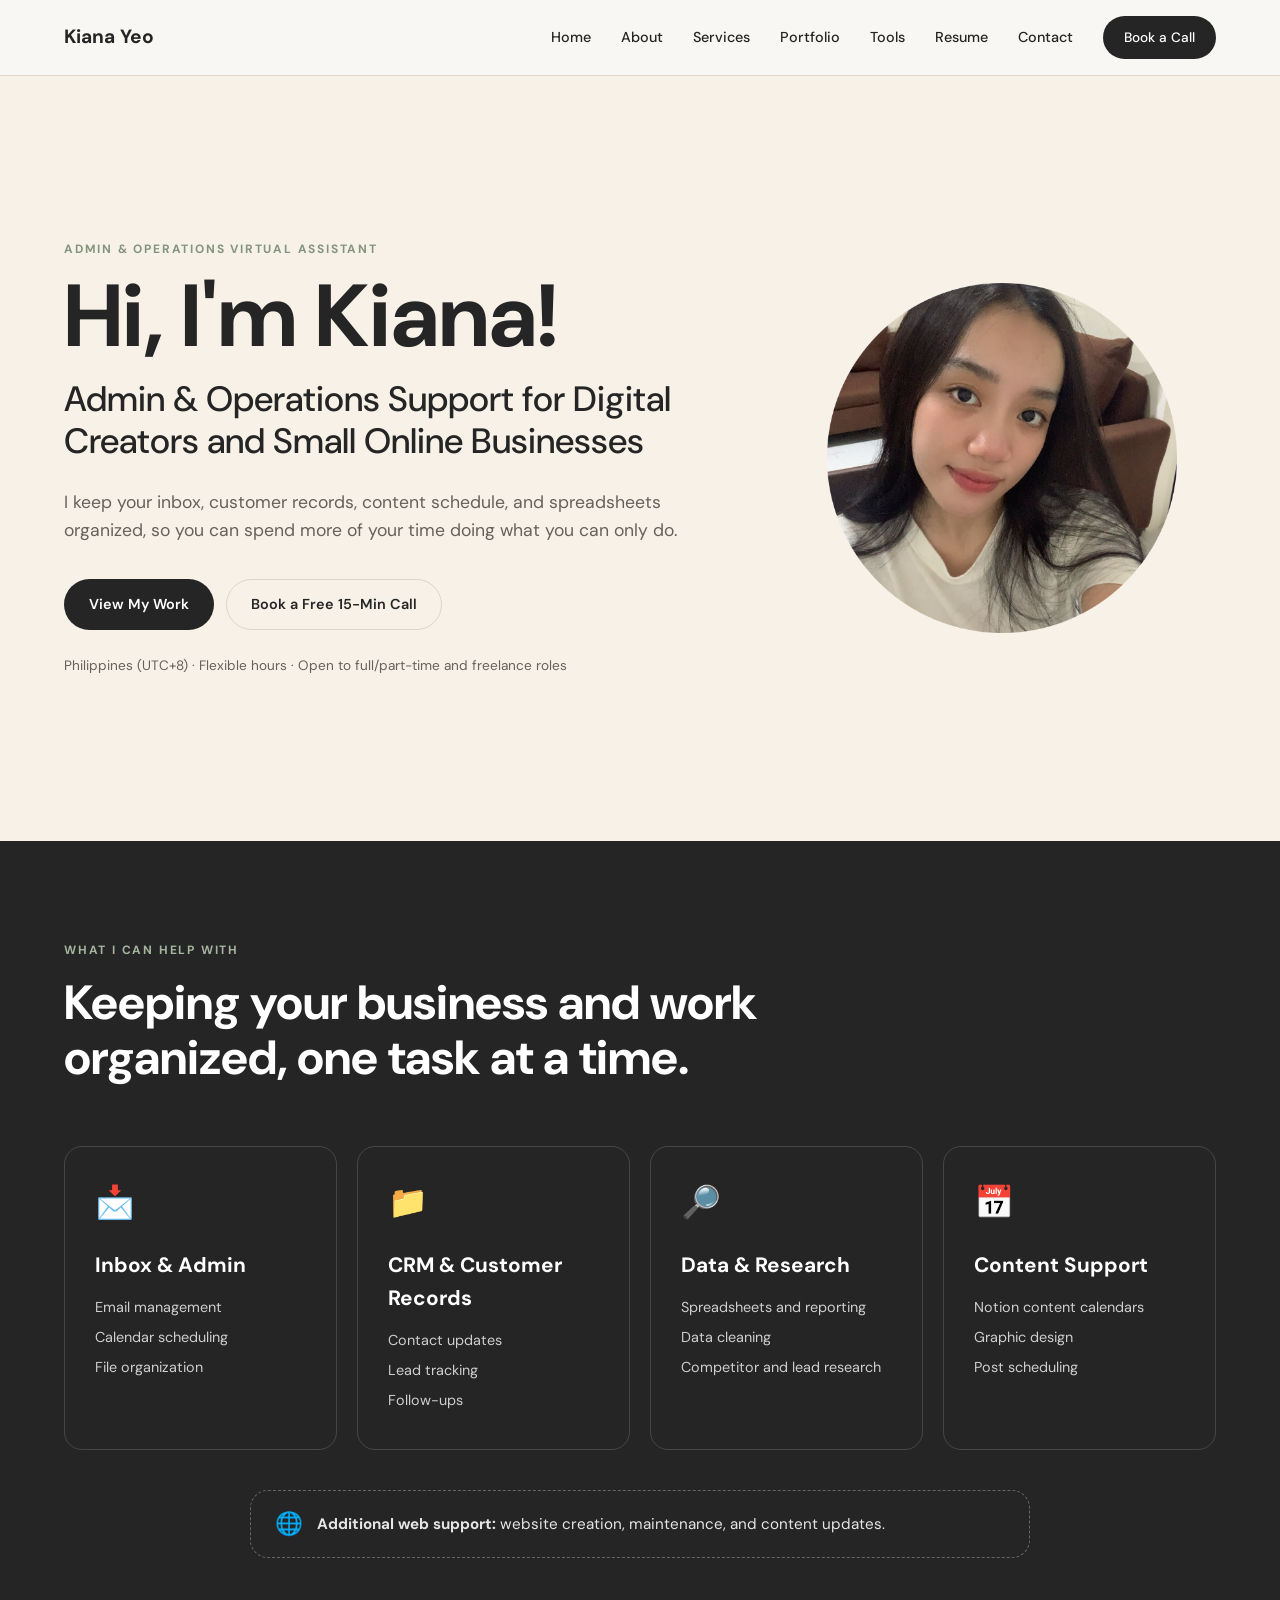
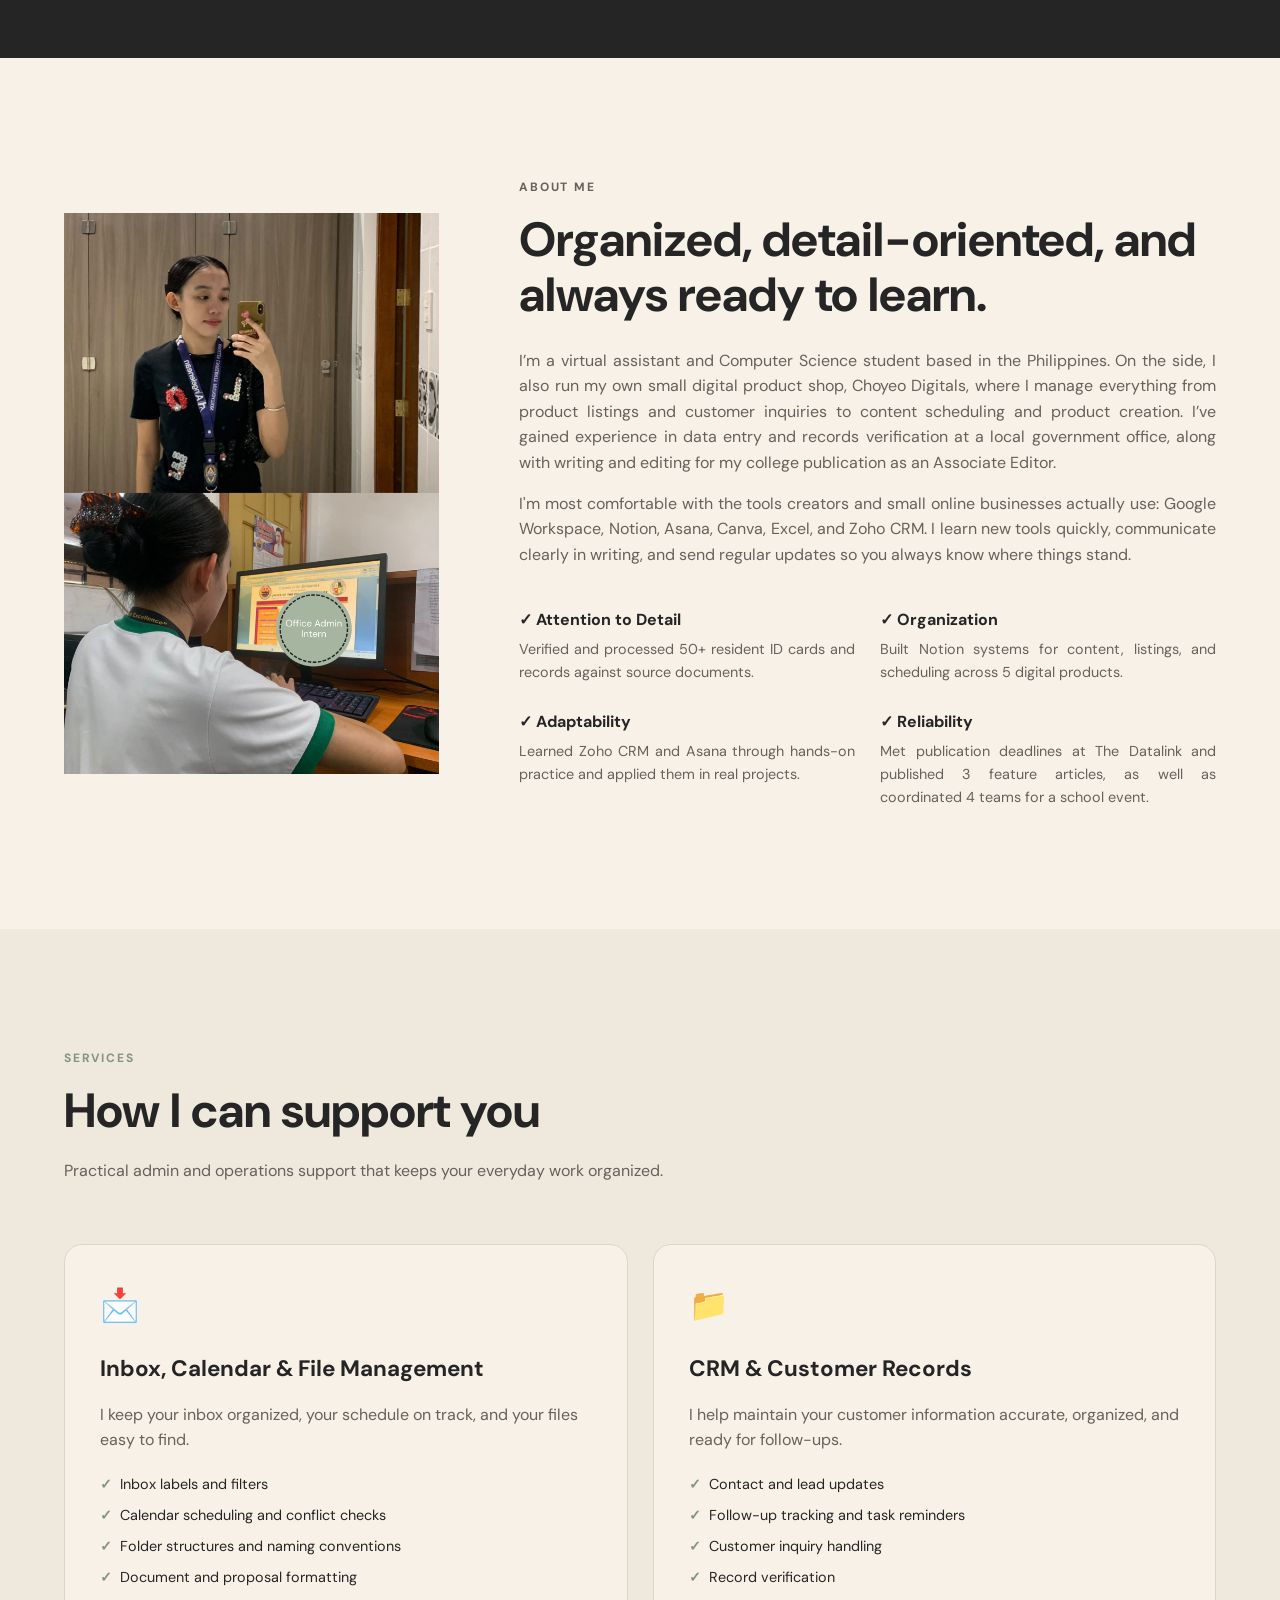
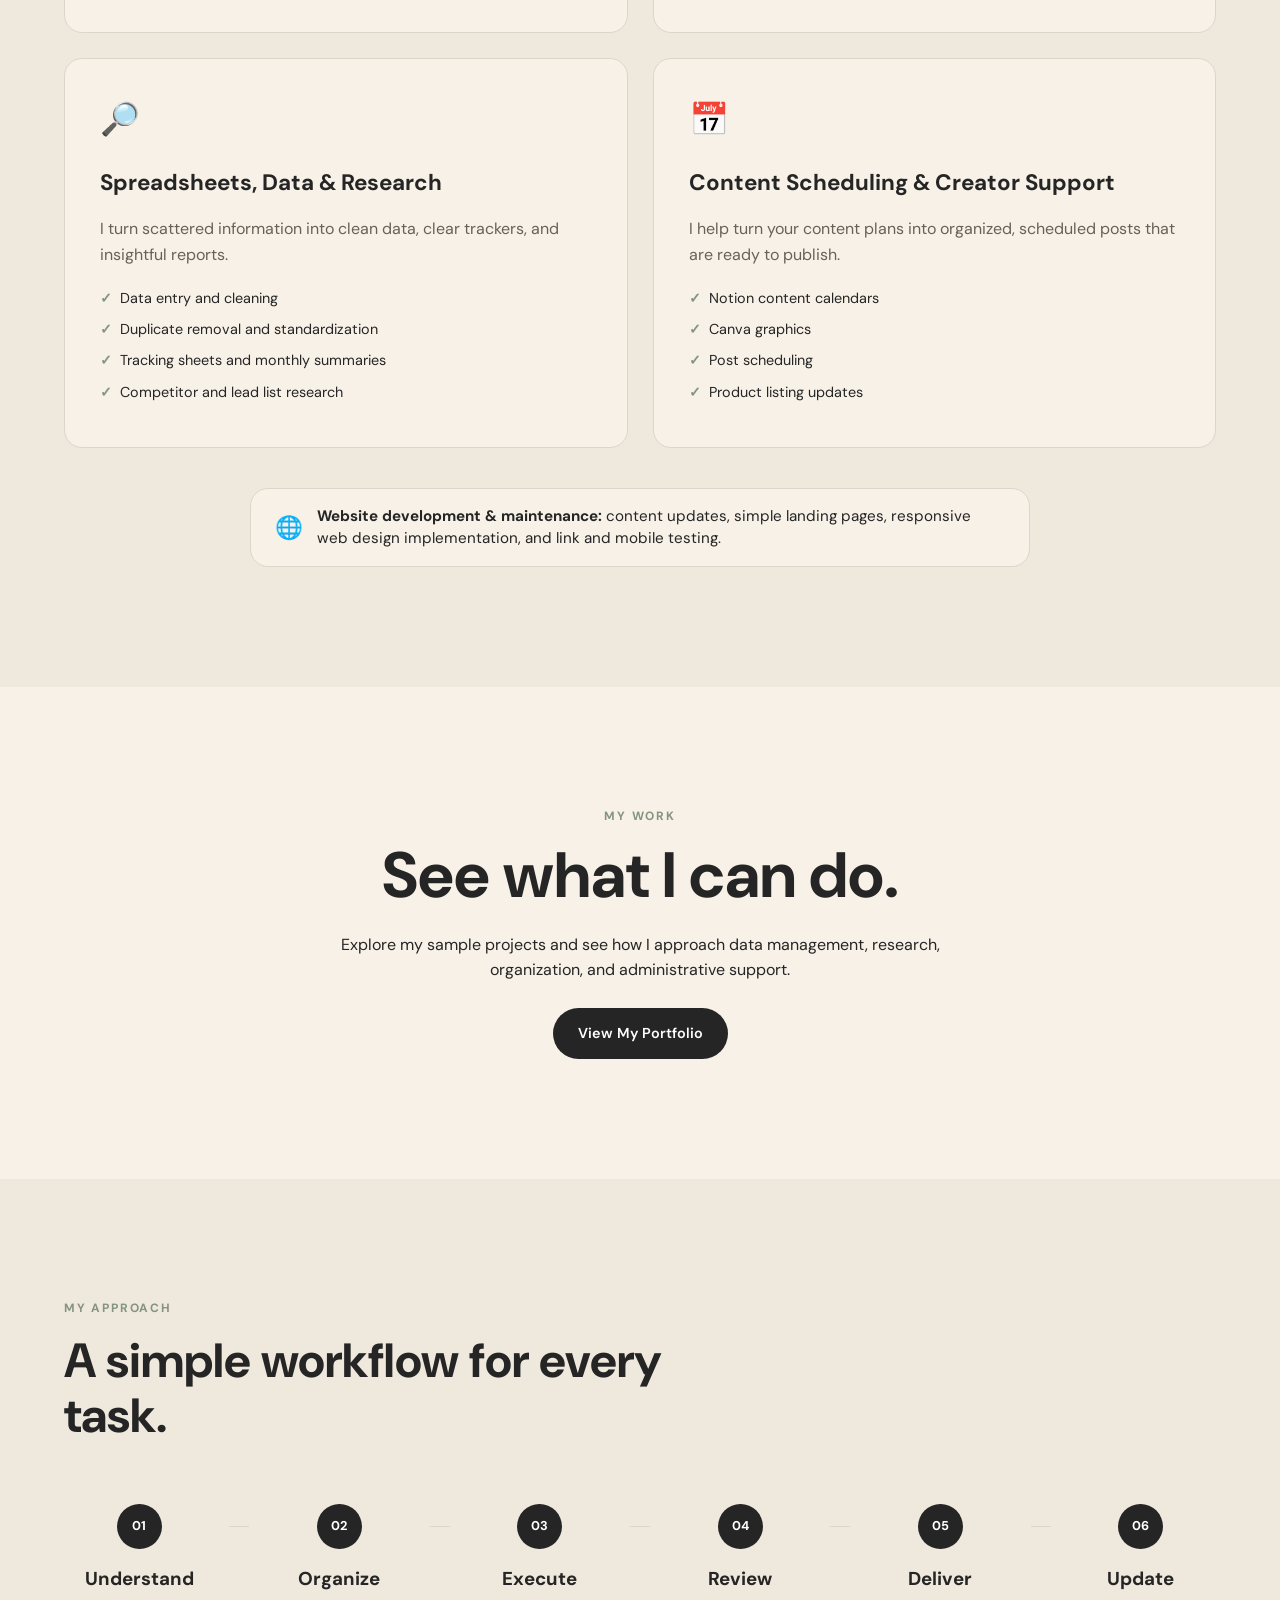
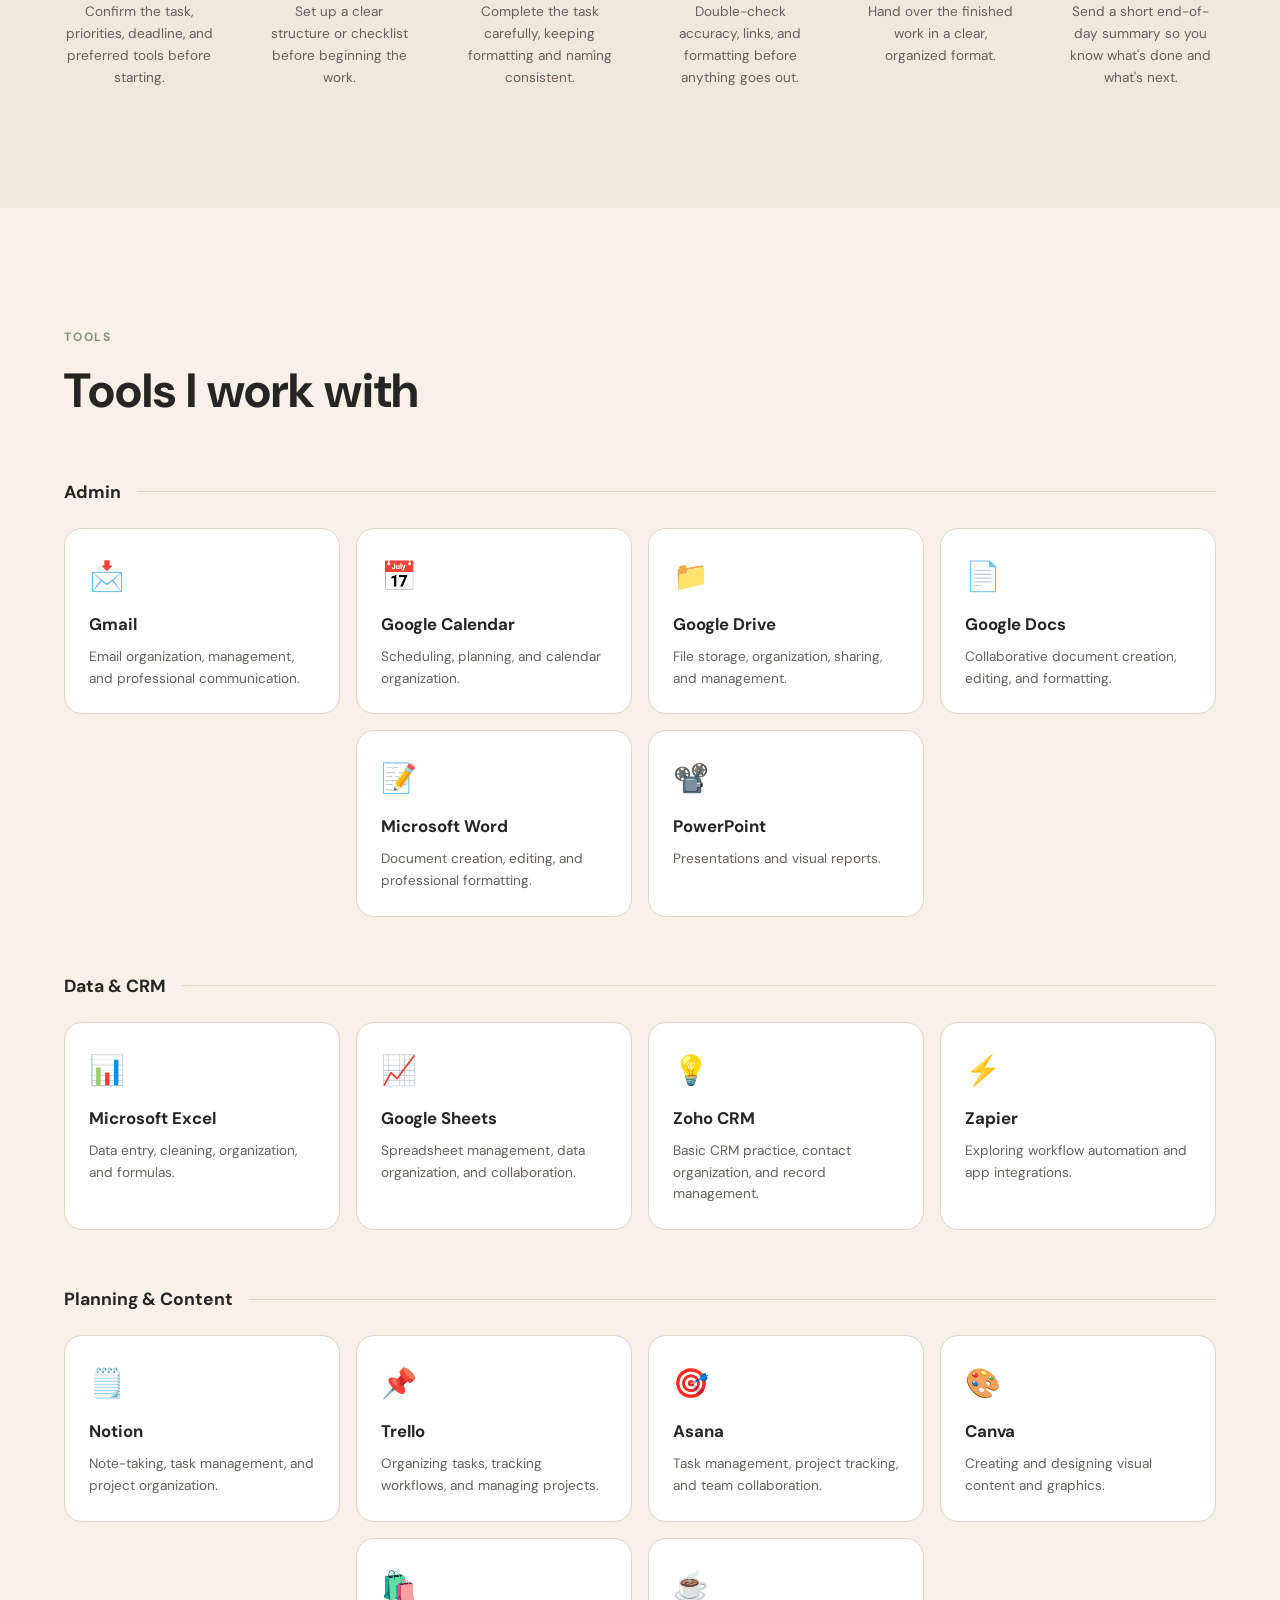
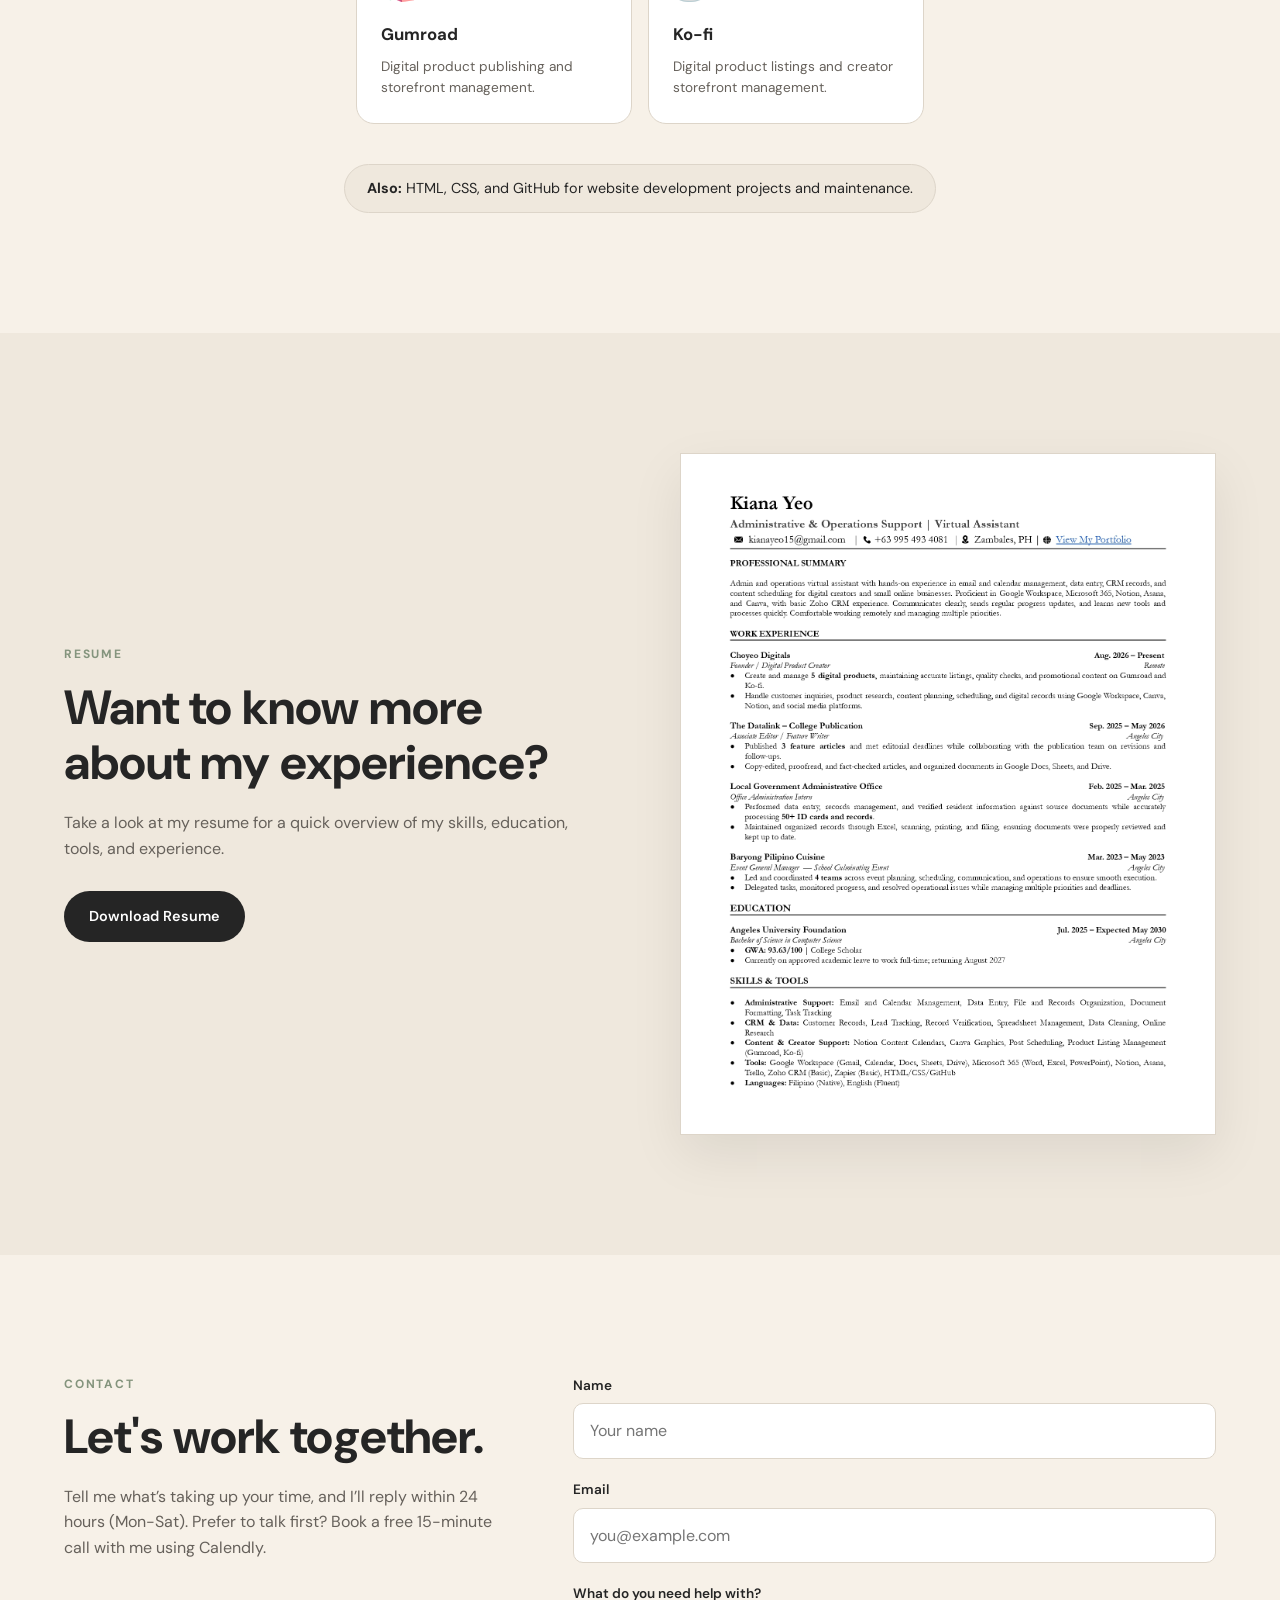
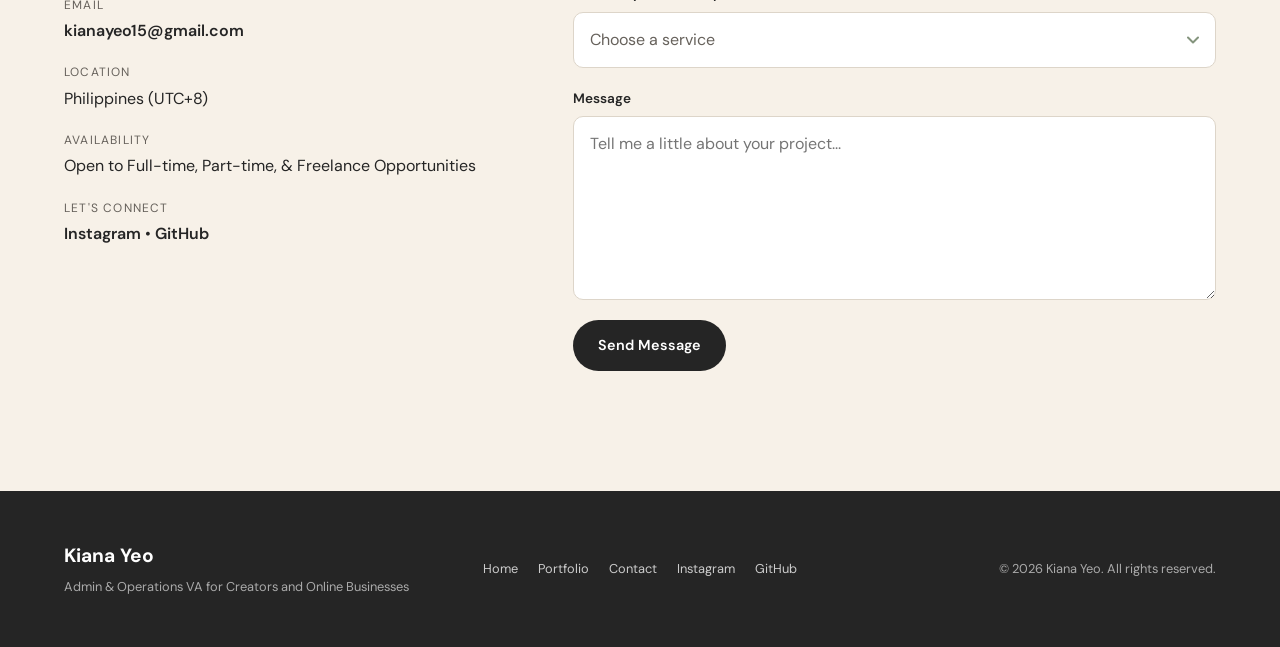
==== index.html @ 4a10d235 "Replace LinkedIn external link with GitHub" ====
<!DOCTYPE html>
<html lang="en">

<head>
    <meta charset="UTF-8">
    <meta name="viewport" content="width=device-width, initial-scale=1.0">

    <title>Kiana Yeo | Portfolio</title>

    <link rel="preconnect" href="https://fonts.googleapis.com">
    <link rel="preconnect" href="https://fonts.gstatic.com" crossorigin>

    <link href="https://fonts.googleapis.com/css2?family=DM+Sans:wght@400;500;600;700&display=swap" rel="stylesheet">

    <link rel="icon" type="image/png" href="images/site-icon.png">

    <!-- CSS -->
    <link rel="stylesheet" href="style.css">

    <!-- SEO -->
    <meta name="description" content="My website portfolio showcasing my projects and skills.">

    <!-- Open Graph / LinkedIn Preview -->
    <meta property="og:title" content="Kiana Yeo | Portfolio">
    <meta property="og:description"
        content="A portfolio website to showcase my skills and experience in admin support and content management.">
    <meta property="og:type" content="website">
    <meta property="og:url" content="https://kiabytes.github.io/">
    <meta property="og:image" content="https://kiabytes.github.io/images/portfolio-preview.jpg">

</head>

<body>

    <!-- =====================================================
         NAVIGATION
    ====================================================== -->

    <header class="navbar">

        <div class="container nav-container">

            <a href="#home" class="logo">
                Kiana Yeo
            </a>

            <nav class="nav-links" id="main-nav" aria-label="Main navigation">
                <a href="index.html">Home</a>
                <a href="index.html#about">About</a>
                <a href="index.html#services">Services</a>
                <div class="nav-dropdown">
                    <a href="portfolio.html" class="dropdown-toggle">
                        Portfolio
                    </a>

                    <div class="dropdown-menu">
                        <a href="portfolio.html#section-1">Creator &amp; Online Business Support</a>
                        <a href="portfolio.html#section-2">Admin &amp; Operations Systems</a>
                        <a href="portfolio.html#section-3">Data, Reporting &amp; Research</a>
                    </div>
                </div>
                <a href="index.html#tools">Tools</a>
                <a href="index.html#resume">Resume</a>
                <a href="index.html#contact">Contact</a>
                <a href="https://calendly.com/kianayeo15/15min-intro-call" target="_blank" rel="noopener noreferrer" class="button button-primary nav-cta">Book a Call</a>
            </nav>

            <!-- Mobile menu button -->
            <button class="menu-button" type="button" aria-label="Open menu" aria-expanded="false"
                aria-controls="main-nav">☰</button>

        </div>

    </header>


    <main>

        <!-- =====================================================
        HERO / HOME
    ====================================================== -->

        <section id="home" class="hero">

            <div class="container hero-container">

                <div class="hero-content">

                    <p class="eyebrow">
                        ADMIN & OPERATIONS VIRTUAL ASSISTANT
                    </p>

                    <h1>
                        Hi, I'm Kiana!
                    </h1>

                    <h2>
                        Admin & Operations Support for Digital Creators and Small Online Businesses
                    </h2>

                    <p class="hero-description">
                        I keep your inbox, customer records, content schedule, and spreadsheets organized, so you can
                        spend more of your time doing what you can only do.
                    </p>

                    <div class="hero-buttons">

                        <a href="portfolio.html" class="button button-primary">
                            View My Work
                        </a>

                        <a href="#contact" class="button button-secondary">
                            Book a Free 15-Min Call
                        </a>

                    </div>

                    <p class="availability">
                        Philippines (UTC+8) · Flexible hours · Open to full/part-time and freelance roles
                    </p>

                </div>


                <!-- Hero Avatar -->

                <div class="hero-avatar">

                    <img src="images/profile-picture.png" alt="Kiana's profile picture">

                </div>

            </div>

        </section>


        <!-- =====================================================
             WHAT I CAN HELP WITH
        ====================================================== -->

        <section class="capabilities">

            <div class="container">

                <div class="section-heading">

                    <p class="eyebrow">
                        WHAT I CAN HELP WITH
                    </p>

                    <h2>
                        Keeping your business and work organized,
                        one task at a time.
                    </h2>

                </div>


                <div class="capability-grid">

                    <!-- Card 1 -->
                    <article class="capability-card">

                        <div class="card-icon">
                            📩
                        </div>

                        <h3>Inbox & Admin</h3>

                        <ul>
                            <li>Email management</li>
                            <li>Calendar scheduling</li>
                            <li>File organization</li>
                        </ul>

                    </article>


                    <!-- Card 2 -->
                    <article class="capability-card">

                        <div class="card-icon">
                            📁
                        </div>

                        <h3>CRM & Customer Records</h3>

                        <ul>
                            <li>Contact updates</li>
                            <li>Lead tracking</li>
                            <li>Follow-ups</li>
                        </ul>

                    </article>


                    <!-- Card 3 -->
                    <article class="capability-card">

                        <div class="card-icon">
                            🔎
                        </div>

                        <h3>Data & Research</h3>

                        <ul>
                            <li>Spreadsheets and reporting</li>
                            <li>Data cleaning</li>
                            <li>Competitor and lead research</li>
                        </ul>

                    </article>


                    <!-- Card 4 -->
                    <article class="capability-card">

                        <div class="card-icon">
                            📅
                        </div>

                        <h3>Content Support</h3>

                        <ul>
                            <li>Notion content calendars</li>
                            <li>Graphic design</li>
                            <li>Post scheduling</li>
                        </ul>
                    </article>

                </div>

                <p class="addon-note">
                    <span class="addon-note-icon">🌐</span>
                    <span><strong>Additional web support:</strong> website creation, maintenance, and content updates.</span>
                </p>

            </div>

        </section>


        <!-- =====================================================
             ABOUT
        ====================================================== -->

        <section id="about" class="about section">

            <div class="container about-container">

                <div class="about-image">

                    <img src="images/stockimage1.png" alt="An image of Kiana and her work experience as an office admin intern">

                </div>


                <div class="about-content">

                    <p class="eyebrow">
                        ABOUT ME
                    </p>

                    <h2>
                        Organized, detail-oriented,
                        and always ready to learn.
                    </h2>

                    <p>
                        I’m a virtual assistant and Computer Science student based in the Philippines. 
                        On the side, I also run my own small digital product shop, Choyeo Digitals, where I manage everything 
                        from product listings and customer inquiries to content scheduling and product creation. 
                        I’ve gained experience in data entry and records verification at a local government 
                        office, along with writing and editing for my college publication as an Associate Editor.
                    </p>

                    <p>
                        I'm most comfortable with the tools creators and small online businesses actually use: Google
                        Workspace, Notion, Asana, Canva, Excel, and Zoho CRM. I learn new tools quickly,
                        communicate clearly in writing, and send regular updates so you always know where
                        things stand.
                    </p>


                    <div class="strengths">

                        <div class="strength">
                            <strong>✓ Attention to Detail</strong>
                            <p>
                                Verified and processed 50+ resident ID cards and records against source documents.
                            </p>
                        </div>

                        <div class="strength">
                            <strong>✓ Organization</strong>
                            <p>
                                Built Notion systems for content, listings, and scheduling across 5 digital products.
                            </p>
                        </div>

                        <div class="strength">
                            <strong>✓ Adaptability</strong>
                            <p>
                                Learned Zoho CRM and Asana through hands-on practice and applied them in real
                                projects.
                            </p>
                        </div>

                        <div class="strength">
                            <strong>✓ Reliability</strong>
                            <p>
                                Met publication deadlines at The Datalink and published 3 feature articles, as well as coordinated 4 teams for a school event.
                            </p>
                        </div>

                    </div>

                </div>

            </div>

        </section>


        <!-- =====================================================
             SERVICES
        ====================================================== -->

        <section id="services" class="services section section-light">

            <div class="container">

                <div class="section-heading">

                    <p class="eyebrow">
                        SERVICES
                    </p>

                    <h2>
                        How I can support you
                    </h2>

                    <p>
                        Practical admin and operations support that keeps your everyday work organized.
                    </p>

                </div>


                <div class="service-grid">

                    <!-- Service 1 -->
                    <article class="service-card">

                        <div class="card-icon">
                            📩
                        </div>

                        <h3>
                            Inbox, Calendar & File Management
                        </h3>

                        <p>
                            I keep your inbox organized, your schedule on track, and your files easy to find.
                        </p>

                        <ul>
                            <li>Inbox labels and filters</li>
                            <li>Calendar scheduling and conflict checks</li>
                            <li>Folder structures and naming conventions</li>
                            <li>Document and proposal formatting</li>
                        </ul>

                    </article>


                    <!-- Service 2 -->
                    <article class="service-card">

                        <div class="card-icon">
                            📁
                        </div>

                        <h3>
                            CRM & Customer Records
                        </h3>

                        <p>
                            I help maintain your customer information accurate, organized, and ready for follow-ups.
                        </p>

                        <ul>
                            <li>Contact and lead updates</li>
                            <li>Follow-up tracking and task reminders</li>
                            <li>Customer inquiry handling</li>
                            <li>Record verification</li>
                        </ul>

                    </article>


                    <!-- Service 3 -->
                    <article class="service-card">

                        <div class="card-icon">
                            🔎
                        </div>

                        <h3>
                            Spreadsheets, Data & Research
                        </h3>

                        <p>
                            I turn scattered information into clean data, clear trackers, and insightful reports.
                        </p>

                        <ul>
                            <li>Data entry and cleaning</li>
                            <li>Duplicate removal and standardization</li>
                            <li>Tracking sheets and monthly summaries</li>
                            <li>Competitor and lead list research</li>
                        </ul>

                    </article>


                    <!-- Service 4 -->
                    <article class="service-card">

                        <div class="card-icon">
                            📅
                        </div>

                        <h3>
                            Content Scheduling & Creator Support
                        </h3>

                        <p>
                            I help turn your content plans into organized, scheduled posts that are ready to publish.
                        </p>

                        <ul>
                            <li>Notion content calendars</li>
                            <li>Canva graphics</li>
                            <li>Post scheduling</li>
                            <li>Product listing updates</li>
                        </ul>
                    </article>

                </div>

                <p class="addon-note">
                    <span class="addon-note-icon">🌐</span>
                    <span><strong>Website development &amp; maintenance:</strong> content updates, simple landing pages,
                        responsive web design implementation, and link and mobile testing.</span>
                </p>

            </div>

        </section>

        <!-- =====================================================
             PORTFOLIO PREVIEW
        ====================================================== -->

        <section class="portfolio-preview section">

            <div class="container">

                <div class="section-heading">

                    <p class="eyebrow">
                        MY WORK
                    </p>

                    <h2>
                        See what I can do.
                    </h2>

                    <p>
                        Explore my sample projects and see how I approach
                        data management, research, organization, and
                        administrative support.
                    </p>

                    <a href="portfolio.html" class="button button-primary">
                        View My Portfolio
                    </a>

                </div>

            </div>

        </section>


        <!-- =====================================================
             WORKFLOW
        ====================================================== -->

        <section class="workflow section section-light">

            <div class="container">

                <div class="section-heading">

                    <p class="eyebrow">
                        MY APPROACH
                    </p>

                    <h2>
                        A simple workflow for every task.
                    </h2>

                </div>


                <div class="workflow-grid">

                    <div class="workflow-step">

                        <span>01</span>

                        <h3>
                            Understand
                        </h3>

                        <p>
                            Confirm the task, priorities, deadline, and preferred tools before starting.
                        </p>

                    </div>


                    <div class="workflow-line"></div>


                    <div class="workflow-step">

                        <span>02</span>

                        <h3>
                            Organize
                        </h3>

                        <p>
                            Set up a clear structure or checklist before beginning the work.
                        </p>

                    </div>


                    <div class="workflow-line"></div>


                    <div class="workflow-step">

                        <span>03</span>

                        <h3>
                            Execute
                        </h3>

                        <p>
                            Complete the task carefully, keeping formatting and naming consistent.
                        </p>

                    </div>


                    <div class="workflow-line"></div>


                    <div class="workflow-step">

                        <span>04</span>

                        <h3>
                            Review
                        </h3>

                        <p>
                            Double-check accuracy, links, and formatting before anything goes out.
                        </p>

                    </div>


                    <div class="workflow-line"></div>


                    <div class="workflow-step">

                        <span>05</span>

                        <h3>
                            Deliver
                        </h3>

                        <p>
                            Hand over the finished work in a clear, organized format.
                        </p>

                    </div>

                    <div class="workflow-line"></div>

                    <div class="workflow-step">

                        <span>06</span>

                        <h3>
                            Update
                        </h3>

                        <p>
                            Send a short end-of-day summary so you know what's done and what's next.
                        </p>

                    </div>

                </div>

            </div>

        </section>


        <!-- =====================================================
     TOOLS
====================================================== -->

        <section id="tools" class="tools section">

            <div class="container">

                <div class="section-heading">
                    <p class="eyebrow">TOOLS</p>
                    <h2>Tools I work with</h2>
                </div>


                <!-- ADMIN -->
                <div class="tool-category">

                    <h3 class="tool-category-title">Admin</h3>

                    <div class="tools-grid">

                        <div class="tool-card">
                            <div class="tool-icon">📩</div>
                            <h3>Gmail</h3>
                            <p>
                                Email organization, management,
                                and professional communication.
                            </p>
                        </div>

                        <div class="tool-card">
                            <div class="tool-icon">📅</div>
                            <h3>Google Calendar</h3>
                            <p>
                                Scheduling, planning, and
                                calendar organization.
                            </p>
                        </div>

                        <div class="tool-card">
                            <div class="tool-icon">📁</div>
                            <h3>Google Drive</h3>
                            <p>
                                File storage, organization,
                                sharing, and management.
                            </p>
                        </div>

                        <div class="tool-card">
                            <div class="tool-icon">📄</div>
                            <h3>Google Docs</h3>
                            <p>
                                Collaborative document creation,
                                editing, and formatting.
                            </p>
                        </div>

                        <div class="tool-card">
                            <div class="tool-icon">📝</div>
                            <h3>Microsoft Word</h3>
                            <p>
                                Document creation, editing,
                                and professional formatting.
                            </p>
                        </div>

                        <div class="tool-card">
                            <div class="tool-icon">📽️</div>
                            <h3>PowerPoint</h3>
                            <p>
                                Presentations and visual reports.
                            </p>
                        </div>

                    </div>

                </div>


                <!-- DATA & CRM -->
                <div class="tool-category">

                    <h3 class="tool-category-title">Data &amp; CRM</h3>

                    <div class="tools-grid">

                        <div class="tool-card">
                            <div class="tool-icon">📊</div>
                            <h3>Microsoft Excel</h3>
                            <p>
                                Data entry, cleaning,
                                organization, and formulas.
                            </p>
                        </div>

                        <div class="tool-card">
                            <div class="tool-icon">📈</div>
                            <h3>Google Sheets</h3>
                            <p>
                                Spreadsheet management, data
                                organization, and collaboration.
                            </p>
                        </div>

                        <div class="tool-card">
                            <div class="tool-icon">💡</div>
                            <h3>Zoho CRM</h3>
                            <p>
                                Basic CRM practice, contact
                                organization, and record management.
                            </p>
                        </div>

                        <div class="tool-card">
                            <div class="tool-icon">⚡</div>
                            <h3>Zapier</h3>
                            <p>
                                Exploring workflow automation
                                and app integrations.
                            </p>
                        </div>

                    </div>

                </div>


                <!-- PLANNING & CONTENT -->
                <div class="tool-category">

                    <h3 class="tool-category-title">
                        Planning &amp; Content
                    </h3>

                    <div class="tools-grid">

                        <div class="tool-card">
                            <div class="tool-icon">🗒️</div>
                            <h3>Notion</h3>
                            <p>
                                Note-taking, task management,
                                and project organization.
                            </p>
                        </div>

                        <div class="tool-card">
                            <div class="tool-icon">📌</div>
                            <h3>Trello</h3>
                            <p>
                                Organizing tasks, tracking
                                workflows, and managing projects.
                            </p>
                        </div>

                        <div class="tool-card">
                            <div class="tool-icon">🎯</div>
                            <h3>Asana</h3>
                            <p>
                                Task management, project tracking,
                                and team collaboration.
                            </p>
                        </div>

                        <div class="tool-card">
                            <div class="tool-icon">🎨</div>
                            <h3>Canva</h3>
                            <p>
                                Creating and designing visual
                                content and graphics.
                            </p>
                        </div>

                        <div class="tool-card">
                            <div class="tool-icon">🛍️</div>
                            <h3>Gumroad</h3>
                            <p>
                                Digital product publishing
                                and storefront management.
                            </p>
                        </div>

                        <div class="tool-card">
                            <div class="tool-icon">☕</div>
                            <h3>Ko-fi</h3>
                            <p>
                                Digital product listings
                                and creator storefront management.
                            </p>
                        </div>

                    </div>

                </div>


                <!-- ADDITIONAL SKILLS -->
                <center>
                    <p class="tools-note">
                        <strong>Also:</strong> HTML, CSS, and GitHub for website development projects and maintenance.
                    </p>
                </center>

            </div>

        </section>


        <!-- =====================================================
             RESUME
        ====================================================== -->

        <section id="resume" class="resume section section-light">

            <div class="container resume-container">

                <div class="resume-content">

                    <p class="eyebrow">
                        RESUME
                    </p>

                    <h2>
                        Want to know more about my experience?
                    </h2>

                    <p>
                        Take a look at my resume for a quick overview
                        of my skills, education, tools, and experience.
                    </p>

                    <a href="files/Kiana-Yeo-Resume.pdf" class="button button-primary" download>
                        Download Resume
                    </a>

                </div>


                <div class="resume-preview">

                    <div class="resume-paper">

                        <img src="images/resume-preview.jpg" alt="Resume preview image">

                    </div>

                </div>

            </div>

        </section>


        <!-- =====================================================
             CONTACT
        ====================================================== -->

        <section id="contact" class="contact section">

            <div class="container contact-container">

                <div class="contact-content">

                    <p class="eyebrow">
                        CONTACT
                    </p>

                    <h2>
                        Let's work together.
                    </h2>

                    <p>
                        Tell me what’s taking up your time, and I’ll reply within 24 hours (Mon-Sat).
                        Prefer to talk first? Book a free 15-minute call with me using Calendly.
                    </p>

                    <div class="contact-details">

                        <div>
                            <span>Email</span>

                            <a href="mailto:kianayeo15@gmail.com">
                                kianayeo15@gmail.com
                            </a>
                        </div>

                        <div>
                            <span>Location</span>

                            <p>
                                Philippines (UTC+8)
                            </p>
                        </div>

                        <div>
                            <span>Availability</span>

                            <p>
                                Open to Full-time, Part-time, & Freelance Opportunities
                            </p>
                        </div>

                        <div>
                            <span>Let's Connect</span>

                            <a href="https://www.instagram.com/sortedbykia/" target="_blank"
                                rel="noopener noreferrer">
                                Instagram
                            </a> • <a href="https://github.com/kiacodesss" target="_blank"
                                rel="noopener noreferrer">
                                GitHub
                            </a>
                        </div>

                    </div>

                </div>


                <form class="contact-form" action="https://formspree.io/f/moeqnewv" method="POST">

                    <input type="hidden" name="_subject" value="New Portfolio Inquiry — Kiana Yeo">

                    <div class="form-group">

                        <label for="name">
                            Name
                        </label>

                        <input type="text" id="name" name="name" placeholder="Your name" required>

                    </div>


                    <div class="form-group">

                        <label for="email">
                            Email
                        </label>

                        <input type="email" id="email" name="email" placeholder="you@example.com" required>

                    </div>


                    <div class="form-group">

                        <label id="subject-label" for="subject-btn">
                            What do you need help with?
                        </label>

                        <div class="custom-select">

                            <input type="hidden" name="subject" id="subject" value="">

                            <button type="button" id="subject-btn" class="select-trigger" aria-haspopup="listbox"
                                aria-expanded="false" aria-labelledby="subject-label subject-btn">
                                <span class="select-value">Choose a service</span>
                            </button>

                            <ul class="select-menu" role="listbox" aria-labelledby="subject-label">
                                <li role="option" aria-selected="false">Inbox, calendar &amp; file management</li>
                                <li role="option" aria-selected="false">CRM &amp; customer records</li>
                                <li role="option" aria-selected="false">Spreadsheets, data entry &amp; research</li>
                                <li role="option" aria-selected="false">Content scheduling &amp; creator support</li>
                                <li role="option" aria-selected="false">Website updates or landing page</li>
                                <li role="option" aria-selected="false">Something else / not sure yet</li>
                            </ul>

                        </div>

                        <p class="field-error" hidden>Please choose a service.</p>

                    </div>

                    <div class="form-group">

                        <label for="message">
                            Message
                        </label>

                        <textarea id="message" name="message" rows="6"
                            placeholder="Tell me a little about your project..." required></textarea>

                    </div>


                    <button type="submit" class="button button-primary">
                        Send Message
                    </button>

                </form>

            </div>

        </section>

    </main>


    <!-- =====================================================
         FOOTER
    ====================================================== -->

    <footer class="footer">

        <div class="container footer-container">

            <div>

                <a href="#home" class="logo">
                    Kiana Yeo
                </a>

                <p>
                    Admin & Operations VA for Creators and Online Businesses
                </p>

            </div>


            <div class="footer-links">

                <a href="#home">Home</a>
                <a href="portfolio.html">Portfolio</a>
                <a href="#contact">Contact</a>
                <a href="https://www.instagram.com/sortedbykia/" target="_blank" rel="noopener noreferrer">
                    Instagram
                </a>
                <a href="https://github.com/kiacodesss" target="_blank" rel="noopener noreferrer">
                    GitHub
                </a>
            </div>


            <p class="copyright">
                © 2026 Kiana Yeo. All rights reserved.
            </p>

        </div>

    </footer>

    <!-- Mobile menu toggle -->
    <script>
        (function () {
            const button = document.querySelector(".menu-button");
            const nav = document.getElementById("main-nav");
            if (!button || !nav) return;

            const setOpen = (open) => {
                nav.classList.toggle("open", open);
                button.setAttribute("aria-expanded", open);
                button.setAttribute("aria-label", open ? "Close menu" : "Open menu");
                button.textContent = open ? "✕" : "☰";
            };

            button.addEventListener("click", (e) => {
                e.stopPropagation();
                setOpen(!nav.classList.contains("open"));
            });

            // Close after tapping any link in the menu
            nav.addEventListener("click", (e) => {
                if (e.target.closest("a")) setOpen(false);
            });

            // Close when tapping outside the menu
            document.addEventListener("click", (e) => {
                if (!nav.contains(e.target) && !button.contains(e.target)) setOpen(false);
            });

            // Close with Escape
            document.addEventListener("keydown", (e) => {
                if (e.key === "Escape") setOpen(false);
            });

            // Reset when resizing up to the desktop layout
            window.matchMedia("(min-width: 651px)").addEventListener("change", (e) => {
                if (e.matches) setOpen(false);
            });
        })();
    </script>

    <!-- Contact form custom dropdown -->
    <script>
        (function () {
            const select = document.querySelector(".custom-select");
            if (!select) return;

            const trigger = select.querySelector(".select-trigger");
            const label = select.querySelector(".select-value");
            const input = select.querySelector("input[type=hidden]");
            const options = [...select.querySelectorAll("[role=option]")];
            const error = select.parentElement.querySelector(".field-error");
            let active = -1;

            const highlight = () =>
                options.forEach((o, i) => o.classList.toggle("active", i === active));

            const setOpen = (open) => {
                select.classList.toggle("open", open);
                trigger.setAttribute("aria-expanded", open);
                if (open) {
                    active = Math.max(options.findIndex(o => o.getAttribute("aria-selected") === "true"), 0);
                    highlight();
                }
            };

            const choose = (i) => {
                options.forEach(o => o.setAttribute("aria-selected", "false"));
                options[i].setAttribute("aria-selected", "true");
                label.textContent = options[i].textContent;
                input.value = options[i].textContent;
                select.classList.add("has-value");
                select.classList.remove("invalid");
                error.hidden = true;
                setOpen(false);
                trigger.focus();
            };

            trigger.addEventListener("click", () => setOpen(!select.classList.contains("open")));

            trigger.addEventListener("keydown", (e) => {
                const isOpen = select.classList.contains("open");
                if (e.key === "ArrowDown" || e.key === "ArrowUp") {
                    e.preventDefault();
                    if (!isOpen) { setOpen(true); return; }
                    active = (active + (e.key === "ArrowDown" ? 1 : -1) + options.length) % options.length;
                    highlight();
                } else if ((e.key === "Enter" || e.key === " ") && isOpen) {
                    e.preventDefault();
                    choose(active);
                } else if (e.key === "Escape") {
                    setOpen(false);
                }
            });
            trigger.addEventListener("keyup", (e) => { if (e.key === " ") e.preventDefault(); });

            options.forEach((o, i) => o.addEventListener("click", () => choose(i)));

            document.addEventListener("click", (e) => {
                if (!select.contains(e.target)) setOpen(false);
            });

            // A hidden input can't use native "required", so check on submit
            select.closest("form").addEventListener("submit", (e) => {
                if (!input.value) {
                    e.preventDefault();
                    select.classList.add("invalid");
                    error.hidden = false;
                    trigger.focus();
                }
            });
        })();
    </script>

</body>

</html>
---- style.css ----
/* =========================================================
   RESET & BASE
========================================================= */

* {
    margin: 0;
    padding: 0;
    box-sizing: border-box;
}

html {
    scroll-behavior: smooth;
}

body {
    font-family: "DM Sans", sans-serif;
    line-height: 1.6;
    background: #F7F1E8;
    color: #252525;
    overflow-x: hidden;
}

img {
    max-width: 100%;
    display: block;
}

a {
    color: inherit;
    text-decoration: none;
}

button,
input,
textarea {
    font: inherit;
}

section[id] {
    scroll-margin-top: 80px;
}

a:focus-visible,
button:focus-visible,
input:focus-visible,
textarea:focus-visible {
    outline: 2px solid var(--accent-dark);
    outline-offset: 3px;
}

/* Skip link: hidden until focused with the keyboard */
.skip-link {
    position: absolute;
    top: -100px;
    left: 16px;
    z-index: 2000;

    padding: 10px 16px;

    background: var(--text);
    color: var(--white);
    border-radius: var(--radius-small);

    font-size: 0.85rem;
    font-weight: 600;
}

.skip-link:focus {
    top: 12px;
}

@media (prefers-reduced-motion: reduce) {
    html { scroll-behavior: auto; }
    * { transition: none !important; }
}


/* =========================================================
   VARIABLES
========================================================= */

:root {
    --background: #F7F1E8;
    --background-light: #EFE8DD;

    --text: #252525;
    --text-light: #66615B;

    --accent: #A6B59F;
    --accent-dark: #84947D;

    --white: #FFFFFF;
    --border: #DDD5C9;

    --radius-small: 10px;
    --radius-medium: 18px;

    --max-width: 1200px;
}


/* =========================================================
   GENERAL
========================================================= */

.container {
    width: min(90%, var(--max-width));
    margin: 0 auto;
}

.section {
    padding: 120px 0;
}

.section-light {
    background: var(--background-light);
}

.section-heading {
    max-width: 700px;
    margin-bottom: 60px;
}

.section-heading h2 {
    font-size: clamp(2rem, 4vw, 3rem);
    line-height: 1.15;
    margin-bottom: 20px;
}

.section-heading > p:last-child {
    color: var(--text-light);
}

.eyebrow {
    font-size: 0.75rem;
    font-weight: 700;
    letter-spacing: 0.15em;
    color: var(--accent-dark);
    margin-bottom: 15px;
}

.card-icon {
    font-size: 2rem;
    margin-bottom: 20px;
}


/* =========================================================
   NAVIGATION
========================================================= */

.navbar,
.header {
    position: sticky;
    top: 0;
    z-index: 1000;
    border-bottom: 1px solid var(--border);
    backdrop-filter: blur(10px);
    -webkit-backdrop-filter: blur(10px);
}

.navbar {
    background: rgba(248, 247, 244, 0.95);
}

.header {
    width: 100%;
    background: rgba(247, 241, 232, 0.96);
}

.nav-container {
    min-height: 75px;
    display: flex;
    align-items: center;
    justify-content: space-between;
}

.header .nav-container {
    width: min(90%, var(--max-width));
    margin: 0 auto;
}

.logo {
    font-size: 1.2rem;
    font-weight: 700;
}

.nav-links {
    display: flex;
    align-items: center;
    gap: 30px;
}

.nav-links a {
    font-size: 0.9rem;
    font-weight: 500;
    transition: color 0.2s ease;
}

.nav-links a:hover {
    color: var(--accent-dark);
}

/* "Book a Call" button — needs its own transition, otherwise
   ".nav-links a" above would override the .button transition */
.nav-links .nav-cta {
    padding: 10px 20px;
    font-size: 0.85rem;
    color: var(--white);
    white-space: nowrap;
    transition: transform 0.2s ease, background 0.2s ease;
}

.nav-links .nav-cta:hover {
    color: var(--white);
}

.menu-button,
.menu-toggle {
    display: none;
    border: none;
    background: none;
    cursor: pointer;
    color: var(--text);
}

.menu-button {
    font-size: 1.5rem;
    line-height: 1;
    padding: 6px 10px;
    border-radius: var(--radius-small);
}

.menu-toggle {
    width: 42px;
    height: 42px;
    padding: 8px;
}

.menu-toggle span {
    display: block;
    width: 24px;
    height: 2px;
    margin: 5px auto;
    background: var(--text);
    border-radius: 2px;
}

/* Portfolio dropdown */

.nav-dropdown {
    position: relative;
    display: inline-flex;
    align-items: center;
}

.dropdown-menu {
    display: none;
    position: absolute;
    top: 100%;
    left: 0;
    z-index: 1001;

    min-width: 220px;
    padding: 8px 0;

    flex-direction: column;

    background: #F7F1E8;
    border: 1px solid var(--border);
    border-radius: 8px;
    box-shadow: 0 8px 20px rgba(0, 0, 0, 0.08);
}

.nav-dropdown:hover .dropdown-menu,
.nav-dropdown:focus-within .dropdown-menu {
    display: flex;
}

.dropdown-menu a {
    display: block;
    padding: 10px 16px;
    white-space: nowrap;
    font-size: 0.85rem;
}

.dropdown-menu a:hover {
    background: rgba(166, 181, 159, 0.2);
    color: var(--accent-dark);
}


/* =========================================================
   BUTTONS
========================================================= */

.button {
    display: inline-flex;
    align-items: center;
    justify-content: center;

    padding: 13px 24px;

    border: 1px solid transparent;
    border-radius: 999px;

    font-size: 0.9rem;
    font-weight: 600;
    cursor: pointer;

    transition: transform 0.2s ease, background 0.2s ease;
}

.button:hover {
    transform: translateY(-2px);
}

.button-primary {
    background: var(--text);
    color: var(--white);
}

.button-primary:hover {
    background: var(--accent-dark);
}

.button-secondary {
    background: transparent;
    border-color: var(--border);
}

.button-secondary:hover {
    background: var(--white);
}


/* =========================================================
   HERO
========================================================= */

.hero {
    min-height: 85vh;
    display: flex;
    align-items: center;
    padding: 100px 0;
}

.hero-container {
    display: grid;
    grid-template-columns: 1.2fr 0.8fr;
    gap: 80px;
    align-items: center;
}

.hero-content {
    max-width: 700px;
}

.hero h1 {
    font-size: clamp(3rem, 7vw, 5.5rem);
    line-height: 0.95;
    margin-bottom: 20px;
}

.hero h2 {
    font-size: clamp(1.4rem, 3vw, 2.2rem);
    font-weight: 500;
    line-height: 1.2;
    margin-bottom: 25px;
}

.hero-description {
    max-width: 620px;
    font-size: 1.1rem;
    color: var(--text-light);
    margin-bottom: 35px;
}

.hero-buttons {
    display: flex;
    flex-wrap: wrap;
    gap: 12px;
    margin-bottom: 25px;
}

.availability {
    font-size: 0.85rem;
    color: var(--text-light);
}

.hero-avatar {
    display: flex;
    align-items: center;
    justify-content: center;
}

.hero-avatar img {
    width: min(350px, 100%);
    height: auto;
}


/* =========================================================
   CAPABILITIES
========================================================= */

.capabilities {
    padding: 100px 0;
    background: var(--text);
    color: var(--white);
}

.capabilities .eyebrow {
    color: var(--accent);
}

.capabilities .section-heading {
    max-width: 750px;
}

.capability-grid {
    display: grid;
    grid-template-columns: repeat(4, 1fr);
    gap: 20px;
}

.capability-card {
    padding: 30px;
    border: 1px solid rgba(255, 255, 255, 0.15);
    border-radius: var(--radius-medium);
    transition: transform 0.2s ease, background 0.2s ease;
}

.capability-card:hover {
    transform: translateY(-5px);
    background: rgba(255, 255, 255, 0.05);
}

.capability-card h3 {
    font-size: 1.3rem;
    margin-bottom: 15px;
}

.capability-card ul {
    list-style: none;
    color: #cfcfcf;
    font-size: 0.9rem;
}

.capability-card li {
    margin-bottom: 7px;
}


/* =========================================================
   "ALSO AVAILABLE" NOTES (capabilities + services)
========================================================= */

.addon-note {
    display: flex;
    align-items: center;
    gap: 14px;

    max-width: 780px;
    margin: 40px auto 0;
    padding: 16px 24px;

    border: 1px dashed var(--accent-dark);
    border-radius: var(--radius-medium);

    font-size: 0.95rem;
    line-height: 1.5;
}

.addon-note-icon {
    font-size: 1.4rem;
    flex-shrink: 0;
}

.addon-note strong {
    font-weight: 700;
}

.capabilities .addon-note {
    border-color: rgba(255, 255, 255, 0.3);
    color: #e6e6e6;
}

.services .addon-note {
    background: var(--background);
    border-style: solid;
    border-color: var(--border);
    color: var(--text);
}


/* =========================================================
   ABOUT
========================================================= */

.about-container {
    display: grid;
    grid-template-columns: 0.7fr 1.3fr;
    gap: 80px;
    align-items: center;
}

.about-content p {
    text-align: justify;
}

.about-content h2 {
    font-size: clamp(2rem, 4vw, 3rem);
    line-height: 1.15;
    margin-bottom: 25px;
}

.about-content > p {
    color: var(--text-light);
    margin-bottom: 15px;
}

.strengths {
    display: grid;
    grid-template-columns: repeat(2, 1fr);
    gap: 25px;
    margin-top: 40px;
}

.strength strong {
    display: block;
    margin-bottom: 5px;
}

.strength p {
    font-size: 0.9rem;
    color: var(--text-light);
}


/* =========================================================
   SERVICES
========================================================= */

.service-grid {
    display: grid;
    grid-template-columns: repeat(2, 1fr);
    gap: 25px;
}

.service-card {
    padding: 35px;
    background: var(--background);
    border: 1px solid var(--border);
    border-radius: var(--radius-medium);
    transition: transform 0.2s ease, box-shadow 0.2s ease;
}

.service-card:hover {
    transform: translateY(-5px);
    box-shadow: 0 15px 40px rgba(0, 0, 0, 0.06);
}

.service-card h3 {
    font-size: 1.4rem;
    margin-bottom: 15px;
}

.service-card > p {
    color: var(--text-light);
    margin-bottom: 20px;
}

.service-card ul {
    list-style: none;
}

.service-card li {
    position: relative;
    padding-left: 20px;
    margin-bottom: 8px;
    font-size: 0.9rem;
}

.service-card li::before {
    content: "✓";
    position: absolute;
    left: 0;
    color: var(--accent-dark);
    font-weight: 700;
}


/* =========================================================
   PORTFOLIO PREVIEW (homepage)
========================================================= */

.portfolio-preview {
    text-align: center;
}

.portfolio-preview h2 {
    font-size: clamp(2.8rem, 5vw, 4rem);
    line-height: 1.1;
}

.portfolio-preview .section-heading {
    max-width: 700px;
    margin: 0 auto;
}

.portfolio-preview .section-heading > p:not(.eyebrow) {
    max-width: 620px;
    margin-left: auto;
    margin-right: auto;
}

.portfolio-preview .button {
    margin-top: 25px;
}


/* =========================================================
   WORKFLOW
========================================================= */

.workflow-grid {
    display: flex;
    align-items: flex-start;
    gap: 15px;
}

.workflow-step {
    flex: 1;
    min-width: 0;
    text-align: center;
}

.workflow-step span {
    display: inline-flex;
    align-items: center;
    justify-content: center;
    width: 45px;
    height: 45px;
    margin-bottom: 15px;
    border-radius: 50%;
    background: var(--text);
    color: var(--white);
    font-size: 0.8rem;
    font-weight: 700;
}

.workflow-step h3 {
    margin-bottom: 8px;
}

.workflow-step p {
    font-size: 0.85rem;
    color: var(--text-light);
}

.workflow-line {
    flex: 0 0 20px;
    height: 1px;
    margin-top: 22px;
    background: var(--border);
}


/* =========================================================
   TOOLS
========================================================= */

.tool-category {
    margin-bottom: 55px;
}

.tool-category:last-of-type {
    margin-bottom: 40px;
}

.tool-category-title {
    display: flex;
    align-items: center;
    gap: 16px;
    margin-bottom: 22px;
    font-size: 1.1rem;
    font-weight: 700;
}

.tool-category-title::after {
    content: "";
    flex: 1;
    height: 1px;
    background: var(--border);
}

/* Max 4 per row; incomplete rows are centered */
.tools-grid {
    display: flex;
    flex-wrap: wrap;
    justify-content: center;
    gap: 16px;
}

.tool-card {
    flex: 0 1 calc((100% - 48px) / 4);
    min-width: 0;

    display: flex;
    flex-direction: column;

    padding: 24px;

    background: var(--white);
    border: 1px solid var(--border);
    border-radius: var(--radius-medium);

    transition: transform 0.2s ease, box-shadow 0.2s ease;
}

.tool-card:hover {
    transform: translateY(-4px);
    box-shadow: 0 15px 40px rgba(0, 0, 0, 0.06);
}

.tool-icon {
    font-size: 1.8rem;
    margin-bottom: 12px;
}

.tool-card h3 {
    font-size: 1.05rem;
    margin-bottom: 8px;
}

.tool-card p {
    color: var(--text-light);
    font-size: 0.85rem;
}

.tools-note {
    display: inline-block;
    padding: 12px 22px;
    background: var(--background-light);
    border: 1px solid var(--border);
    border-radius: 999px;
    font-size: 0.9rem;
}


/* =========================================================
   RESUME
========================================================= */

.resume-container {
    display: grid;
    grid-template-columns: 1fr 1fr;
    gap: 80px;
    align-items: center;
}

.resume-content h2 {
    font-size: clamp(2rem, 4vw, 3rem);
    line-height: 1.15;
    margin-bottom: 20px;
}

.resume-content > p:not(.eyebrow) {
    color: var(--text-light);
    margin-bottom: 30px;
}

.resume-paper {
    min-height: 500px;
    padding: 20px;

    display: flex;
    flex-direction: column;
    align-items: center;
    justify-content: center;

    background: var(--white);
    border: 1px solid var(--border);
    box-shadow: 0 20px 50px rgba(0, 0, 0, 0.08);
}


/* =========================================================
   CONTACT & FORM
========================================================= */

.contact-container {
    display: grid;
    grid-template-columns: 0.8fr 1.2fr;
    gap: 80px;
}

.contact-content h2 {
    font-size: clamp(2rem, 4vw, 3rem);
    line-height: 1.15;
    margin-bottom: 20px;
}

.contact-content > p:not(.eyebrow) {
    color: var(--text-light);
    margin-bottom: 35px;
}

.contact-details {
    display: flex;
    flex-direction: column;
    gap: 20px;
}

.contact-details span {
    display: block;
    margin-bottom: 3px;
    font-size: 0.75rem;
    text-transform: uppercase;
    letter-spacing: 0.1em;
    color: var(--text-light);
}

.contact-details a {
    font-weight: 600;
}

.contact-details a:hover {
    color: var(--accent-dark);
}

.contact-details p {
    margin: 0;
}

.contact-form {
    display: flex;
    flex-direction: column;
    gap: 20px;
}

.contact-form .button {
    align-self: flex-start;
}

.form-group {
    display: flex;
    flex-direction: column;
    gap: 7px;
}

.form-group label {
    font-size: 0.85rem;
    font-weight: 600;
}

.form-group input,
.form-group textarea {
    width: 100%;
    padding: 14px 16px;

    border: 1px solid var(--border);
    border-radius: var(--radius-small);

    background: var(--white);
    color: var(--text);

    outline: none;
    resize: vertical;

    transition: border 0.2s ease;
}

.form-group input:focus,
.form-group textarea:focus {
    border-color: var(--accent-dark);
}

/* Custom dropdown: field matches the inputs, menu matches the nav dropdown */

.custom-select {
    position: relative;
}

.select-trigger {
    width: 100%;
    display: flex;
    align-items: center;
    justify-content: space-between;
    gap: 12px;

    padding: 14px 16px;

    border: 1px solid var(--border);
    border-radius: var(--radius-small);

    background: var(--white);
    color: var(--text-light);

    text-align: left;
    cursor: pointer;

    transition: border 0.2s ease;
}

.select-trigger::after {
    content: "";
    flex-shrink: 0;
    width: 12px;
    height: 8px;
    background: url("data:image/svg+xml,%3Csvg xmlns='http://www.w3.org/2000/svg' width='12' height='8' viewBox='0 0 12 8'%3E%3Cpath d='M1 1.5l5 5 5-5' fill='none' stroke='%2384947D' stroke-width='2' stroke-linecap='round' stroke-linejoin='round'/%3E%3C/svg%3E") no-repeat center;
    transition: transform 0.2s ease;
}

.custom-select.open .select-trigger::after {
    transform: rotate(180deg);
}

.select-trigger:focus-visible,
.custom-select.open .select-trigger {
    border-color: var(--accent-dark);
    outline: none;
}

.custom-select.has-value .select-trigger {
    color: var(--text);
}

.custom-select.invalid .select-trigger {
    border-color: #B5483D;
}

.select-menu {
    display: none;
    position: absolute;
    top: calc(100% + 6px);
    left: 0;
    right: 0;
    z-index: 20;

    list-style: none;
    padding: 8px 0;

    background: #F7F1E8;
    border: 1px solid var(--border);
    border-radius: 8px;
    box-shadow: 0 8px 20px rgba(0, 0, 0, 0.08);
}

.custom-select.open .select-menu {
    display: block;
}

.select-menu li {
    padding: 10px 16px;
    font-size: 0.9rem;
    font-weight: 500;
    cursor: pointer;
}

.select-menu li:hover,
.select-menu li.active {
    background: rgba(166, 181, 159, 0.2);
    color: var(--accent-dark);
}

.select-menu li[aria-selected="true"] {
    font-weight: 700;
}

.field-error {
    font-size: 0.8rem;
    color: #B5483D;
}


/* =========================================================
   FOOTER
========================================================= */

.footer {
    padding: 50px 0;
    background: var(--text);
    color: var(--white);
}

.footer-container {
    display: grid;
    grid-template-columns: 1fr auto 1fr;
    gap: 30px;
    align-items: center;
}

.footer p {
    color: #aaa;
    font-size: 0.8rem;
}

.footer .logo {
    display: block;
    margin-bottom: 5px;
}

.footer-links {
    display: flex;
    gap: 20px;
}

.footer-links a {
    font-size: 0.8rem;
    color: #ccc;
}

.footer-links a:hover {
    color: var(--white);
}

.copyright {
    text-align: right;
}


/* =========================================================
   PORTFOLIO PAGE
========================================================= */

/* Page intro (sits directly inside <main>) */
main > .section-heading {
    width: min(90%, var(--max-width));
    max-width: var(--max-width);
    margin: 0 auto;
    padding: 72px 0 35px;
}

main > .section-heading h1 {
    font-size: clamp(2.6rem, 5vw, 4rem);
    line-height: 1.1;
    margin-bottom: 18px;
}

main > .section-heading > p:not(.eyebrow) {
    max-width: 680px;
    color: var(--text-light);
}

.portfolio.section {
    padding-top: 35px;
    padding-bottom: 100px;
}

/* Portfolio header */

.portfolio .section-heading {
    text-align: center;
    max-width: 800px;
    margin: 30px auto 60px;
}

.portfolio .section-heading h2 {
    font-size: clamp(2.2rem, 4vw, 3.2rem);
}

.portfolio .section-title {
    font-size: clamp(2.5rem, 5vw, 3.5rem);
    font-weight: 700;
    line-height: 1.1;
    margin-bottom: 24px;
}

/* Intro statement: larger, darker, and slightly bolder than body text */
.portfolio .section-heading > p:not(.eyebrow):not(.section-note) {
    max-width: 640px;
    margin: 0 auto 22px;

    font-size: clamp(1.1rem, 2vw, 1.3rem);
    font-weight: 500;
    line-height: 1.5;
    color: var(--text);

    text-wrap: balance;
}

/* Fictional-data note: small, muted pill (matches .tools-note) */
.portfolio .section-heading .section-note {
    display: inline-block;
    max-width: 100%;
    padding: 8px 18px;

    background: var(--background-light);
    border: 1px solid var(--border);
    border-radius: 999px;

    font-size: 0.8rem;
    line-height: 1.4;
    color: var(--text-light);
}

/* Section headers (Creator Support / Admin Systems / Data & Research) */

.portfolio-sub-section {
    margin: 0;
    padding: 16px 32px;
    background: var(--accent);
    border-radius: 16px;
}

.portfolio-sub-section h2 {
    margin: 0;
    font-size: clamp(1.25rem, 2.5vw, 1.6rem);
    font-weight: 700;
    line-height: 1.25;
    color: var(--text);
}

/* Keeps the sticky navbar from covering section headings */
.portfolio-sub-section h2[id] {
    scroll-margin-top: 100px;
}

/* The header pill already separates sections, so skip the divider line */
.portfolio-sub-section + .project {
    padding-top: 55px;
    border-top: 0;
}

/* Projects */

.project,
.project-reverse {
    display: block;
    width: 100%;
    padding: 75px 0;
    border-top: 1px solid var(--border);
}

.project-number {
    display: block;
    margin-bottom: 10px;
    font-size: 0.8rem;
    font-weight: 700;
    color: var(--accent-dark);
}

.project-category {
    margin-bottom: 12px;
    font-size: 0.7rem;
    font-weight: 700;
    letter-spacing: 0.15em;
    color: var(--text-light);
}

.project-info {
    width: min(100%, 720px);
    max-width: 720px;
    margin: 0 0 45px;
}

.project-info h3 {
    font-size: clamp(2rem, 4vw, 3rem);
    line-height: 1.1;
    margin-bottom: 20px;
}

.project-info > p:not(.project-category) {
    color: var(--text-light);
    margin-bottom: 25px;
}

.project-tags {
    display: flex;
    flex-wrap: wrap;
    gap: 8px;
}

.project-tags span {
    padding: 6px 12px;
    background: var(--background-light);
    border-radius: 999px;
    font-size: 0.75rem;
}

.project-visual {
    width: 100%;
}

/* Showcase (images / videos) */

.showcase-item {
    position: relative;
    width: 100%;
    margin-bottom: 40px;
}

.showcase-item:last-child {
    margin-bottom: 0;
}

.showcase-item img,
.showcase-item video {
    display: block;
    width: 100%;
    max-width: 100%;
    height: auto;

    border: 1px solid var(--border);
    border-radius: var(--radius-medium);
}

.showcase-item img {
    background: var(--white);
}

.showcase-item video {
    background: #000;
    object-fit: contain;
}

.showcase-label {
    position: absolute;
    top: 18px;
    left: 18px;
    z-index: 2;

    padding: 7px 13px;

    background: var(--text);
    color: var(--white);

    border-radius: 999px;

    font-size: 0.7rem;
    font-weight: 700;
    letter-spacing: 0.08em;
}

.showcase-caption {
    margin: 14px 0 0;
    font-size: 0.9rem;
    line-height: 1.6;
    color: var(--text-light);
}

.showcase-caption strong {
    color: var(--text);
    font-weight: 600;
}

.showcase-divider {
    display: flex;
    align-items: center;
    gap: 15px;
    margin: 35px 0;
}

.showcase-divider::before,
.showcase-divider::after {
    content: "";
    flex: 1;
    height: 1px;
    background: var(--border);
}

.showcase-divider span {
    color: var(--accent-dark);
    font-size: 0.75rem;
    font-weight: 700;
    letter-spacing: 0.12em;
    text-transform: uppercase;
}

.image-showcase {
    display: flex;
    flex-direction: column;
    gap: 40px;
}

.image-showcase .showcase-item {
    margin-bottom: 0;
}


/* =========================================================
   RESPONSIVE — TABLET (900px)
========================================================= */

@media (max-width: 900px) {

    .nav-links {
        gap: 12px;
    }

    .nav-links a {
        font-size: 0.82rem;
    }

    .nav-links .nav-cta {
        padding: 9px 16px;
        font-size: 0.8rem;
    }

    .hero-container,
    .about-container,
    .resume-container,
    .contact-container,
    .footer-container,
    .service-grid {
        grid-template-columns: 1fr;
    }

    .capability-grid {
        grid-template-columns: repeat(2, 1fr);
    }

    .tool-card {
        flex-basis: calc((100% - 16px) / 2);
    }

    .workflow-grid {
        flex-direction: column;
        align-items: center;
    }

    .workflow-step {
        max-width: 500px;
    }

    .workflow-line {
        flex: 0 0 30px;
        width: 1px;
    }

    .copyright {
        text-align: left;
    }
}


/* =========================================================
   RESPONSIVE — MOBILE (650px)
========================================================= */

@media (max-width: 650px) {

    .section {
        padding: 80px 0;
    }

    /* Navigation: hamburger opens a dropdown panel
       (same look as the Portfolio dropdown and the contact form menu) */

    .header .nav-container {
        min-height: 68px;
    }

    .menu-button,
    .menu-toggle {
        display: block;
    }

    .nav-links {
        display: none;
        position: absolute;
        top: calc(100% + 6px);
        right: 5%;
        z-index: 1001;

        width: min(280px, 90vw);
        padding: 8px 0;

        flex-direction: column;
        align-items: stretch;
        gap: 0;

        background: #F7F1E8;
        border: 1px solid var(--border);
        border-radius: 8px;
        box-shadow: 0 8px 20px rgba(0, 0, 0, 0.08);
    }

    .nav-links.open {
        display: flex;
    }

    .nav-links a {
        display: block;
        width: 100%;
        padding: 10px 16px;
        font-size: 0.9rem;
    }

    .nav-links a:hover {
        background: rgba(166, 181, 159, 0.2);
        color: var(--accent-dark);
    }

    /* Portfolio sub-links sit inside the same panel, indented */

    .nav-dropdown {
        width: 100%;
        flex-direction: column;
        align-items: stretch;
    }

    .dropdown-menu {
        display: flex;
        position: static;
        min-width: 0;
        padding: 0 0 4px;
        border: 0;
        border-radius: 0;
        background: transparent;
        box-shadow: none;
    }

    .dropdown-menu a {
        padding: 8px 16px 8px 32px;
        font-size: 0.82rem;
        white-space: normal;
        color: var(--text-light);
    }

    .nav-links .nav-cta {
        display: flex;
        width: calc(100% - 32px);
        margin: 8px 16px;
        padding: 12px 24px;
        font-size: 0.9rem;
        color: var(--white);
    }

    .nav-links .nav-cta:hover {
        background: var(--accent-dark);
        color: var(--white);
    }

    /* Hero */

    .hero {
        padding: 80px 0;
    }

    .hero h1 {
        font-size: 3.2rem;
    }

    .hero-buttons {
        flex-direction: column;
        align-items: stretch;
    }

    .button {
        width: 100%;
    }

    .portfolio-preview .button {
        width: auto;
    }

    /* Grids & cards */

    .capability-grid,
    .strengths {
        grid-template-columns: 1fr;
    }

    .tool-card {
        flex-basis: 100%;
    }

    .tool-category {
        margin-bottom: 40px;
    }

    .service-card {
        padding: 25px;
    }

    .addon-note {
        flex-direction: column;
        gap: 6px;
        text-align: center;
    }

    /* Portfolio page */

    main > .section-heading {
        padding: 55px 0 25px;
    }

    main > .section-heading h1 {
        font-size: 2.5rem;
    }

    .portfolio.section {
        padding-top: 25px;
        padding-bottom: 70px;
    }

    .portfolio .section-heading {
        margin: 20px auto 40px;
    }

    .portfolio .section-heading .section-note {
        border-radius: 18px;
    }

    .portfolio-sub-section {
        padding: 13px 20px;
        border-radius: 14px;
    }

    .project,
    .project-reverse {
        padding: 60px 0;
    }

    .project-info {
        margin-bottom: 30px;
    }

    .project-info h3 {
        font-size: 2rem;
    }

    .showcase-label {
        top: 12px;
        left: 12px;
        padding: 6px 10px;
        font-size: 0.65rem;
    }

    .showcase-divider {
        margin: 25px 0;
    }
}
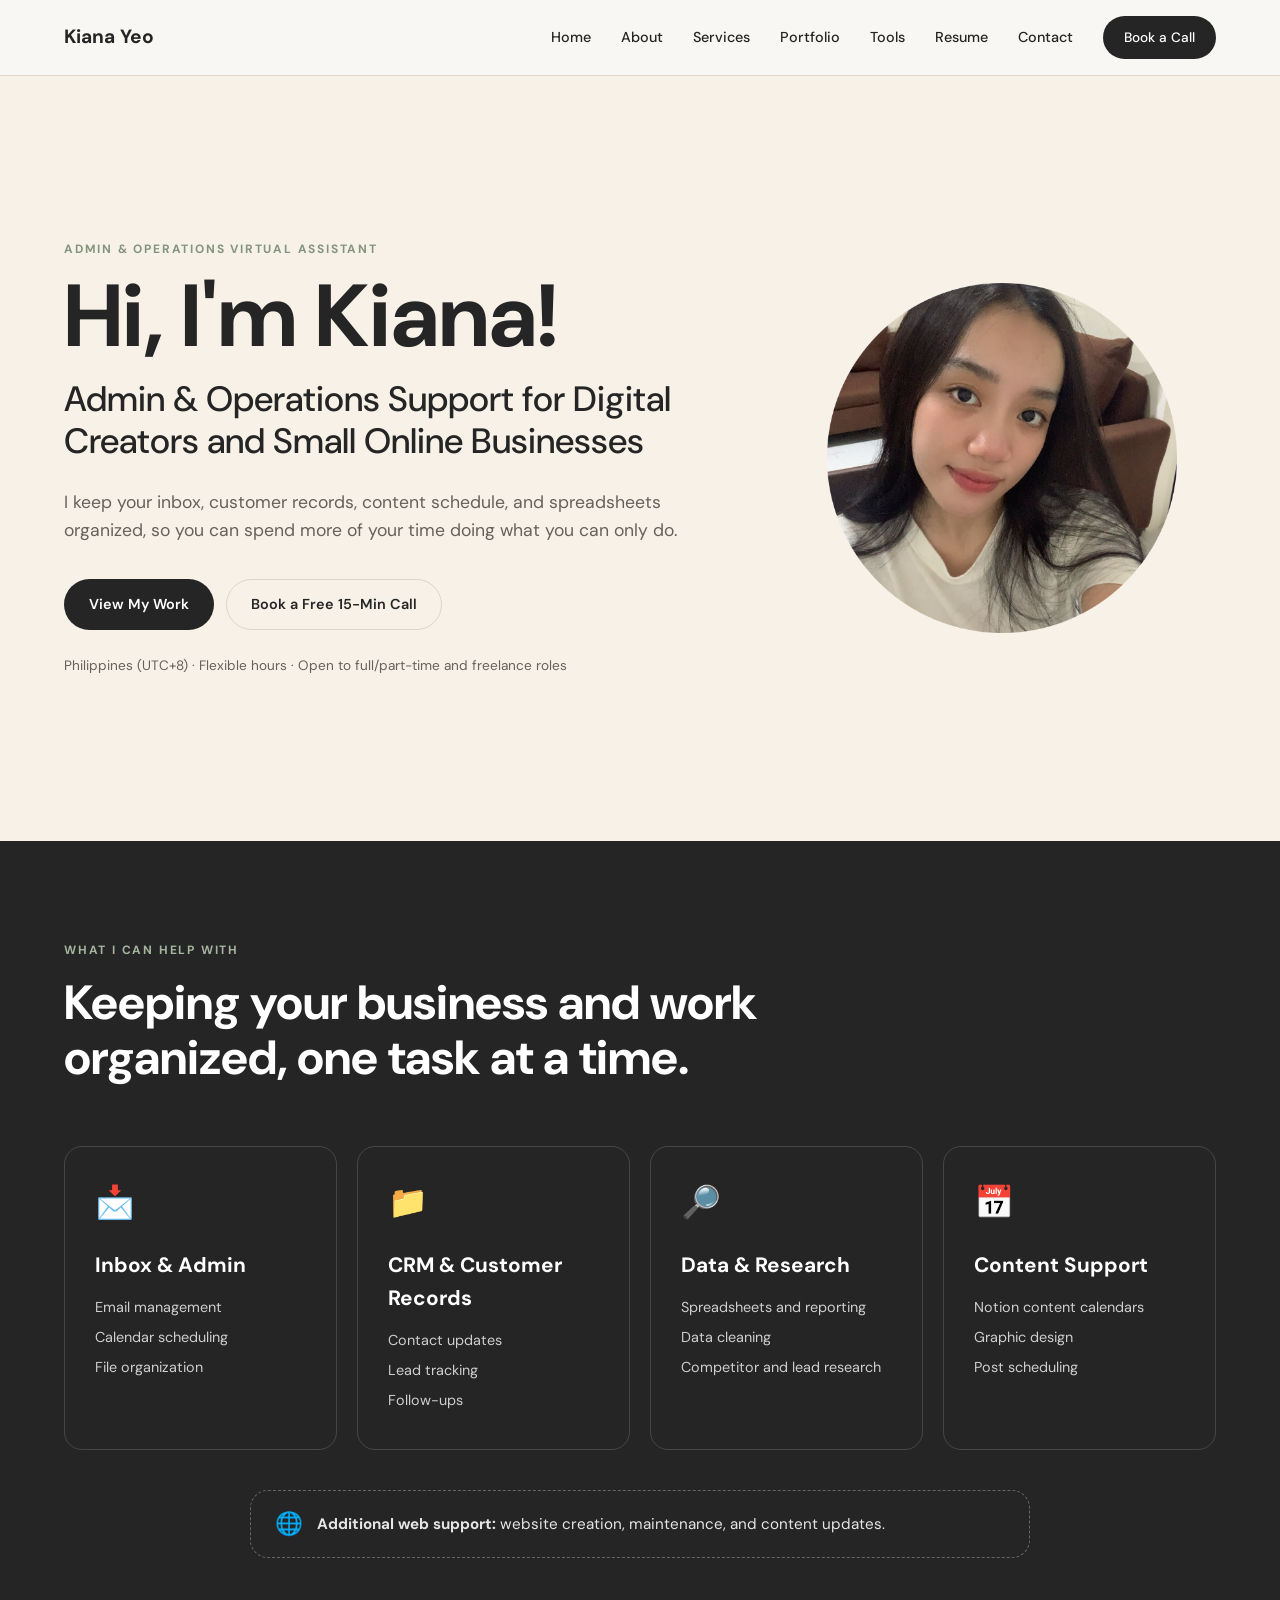
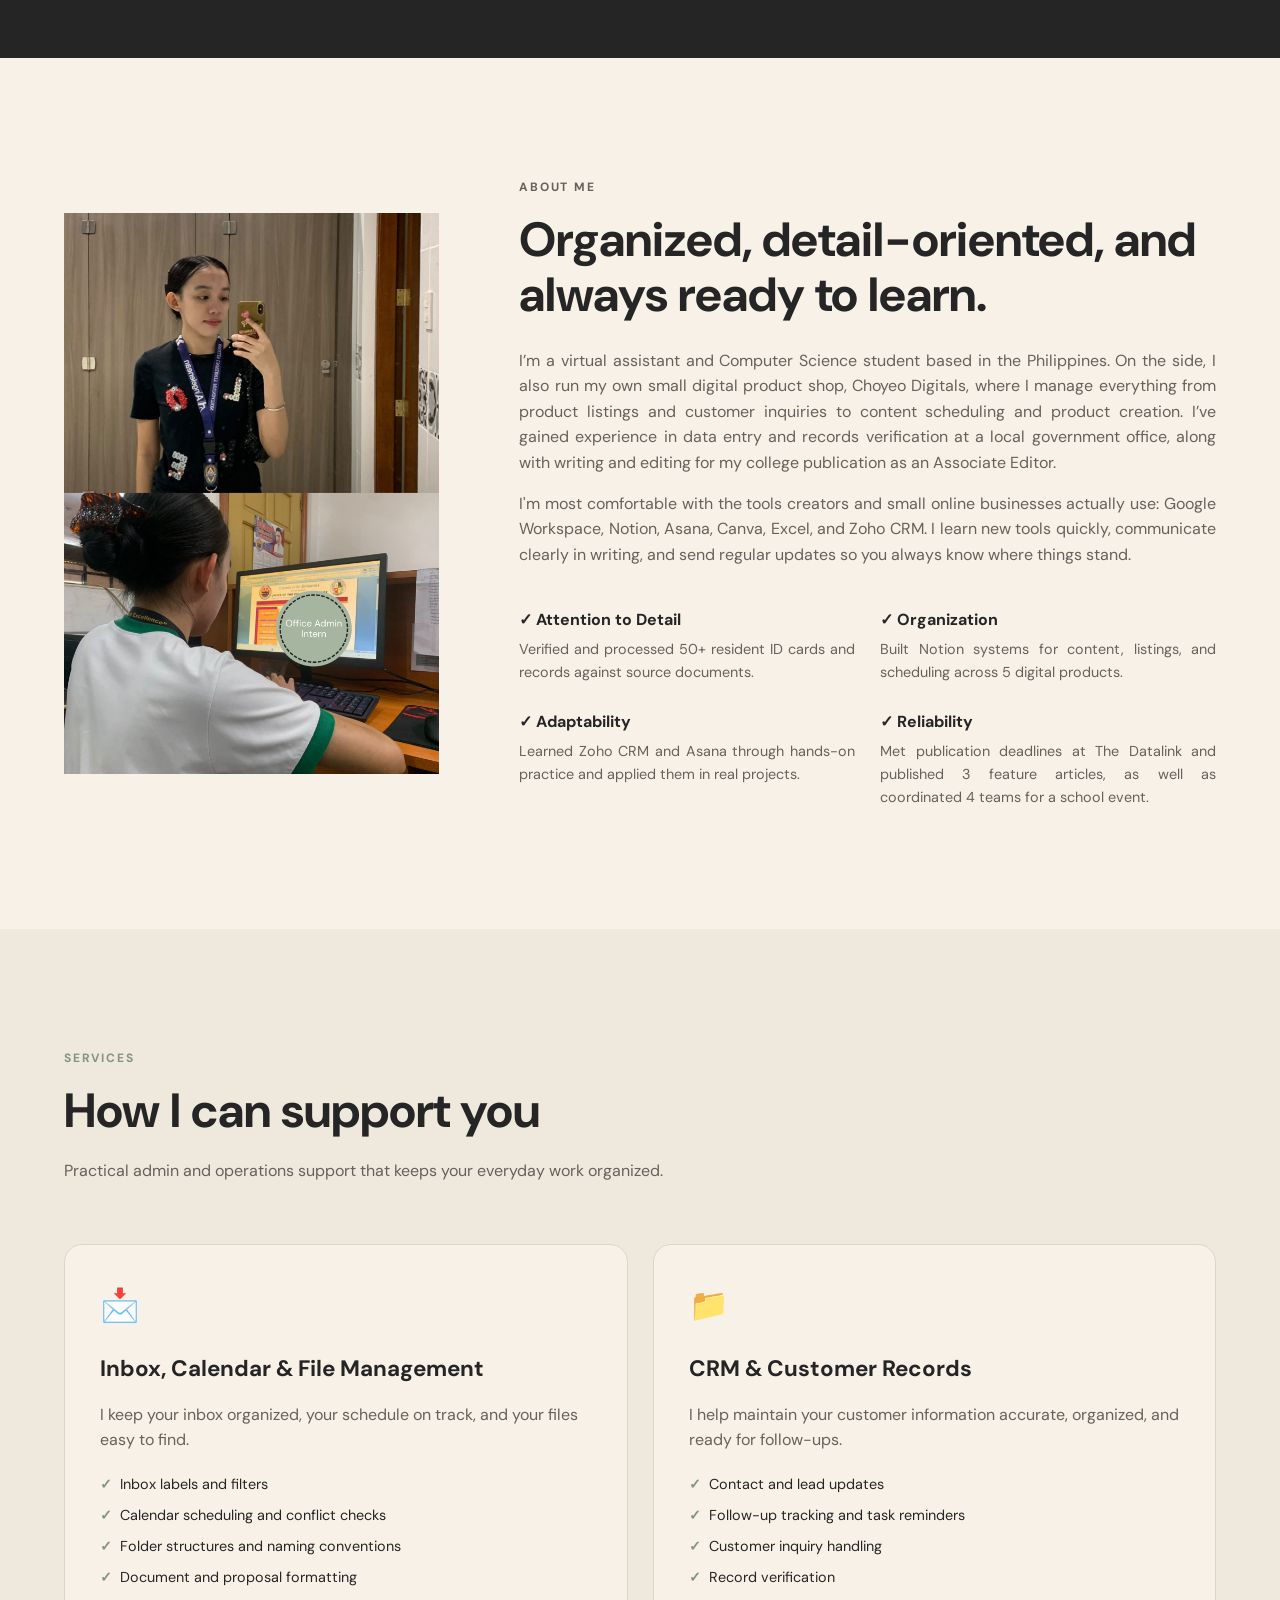
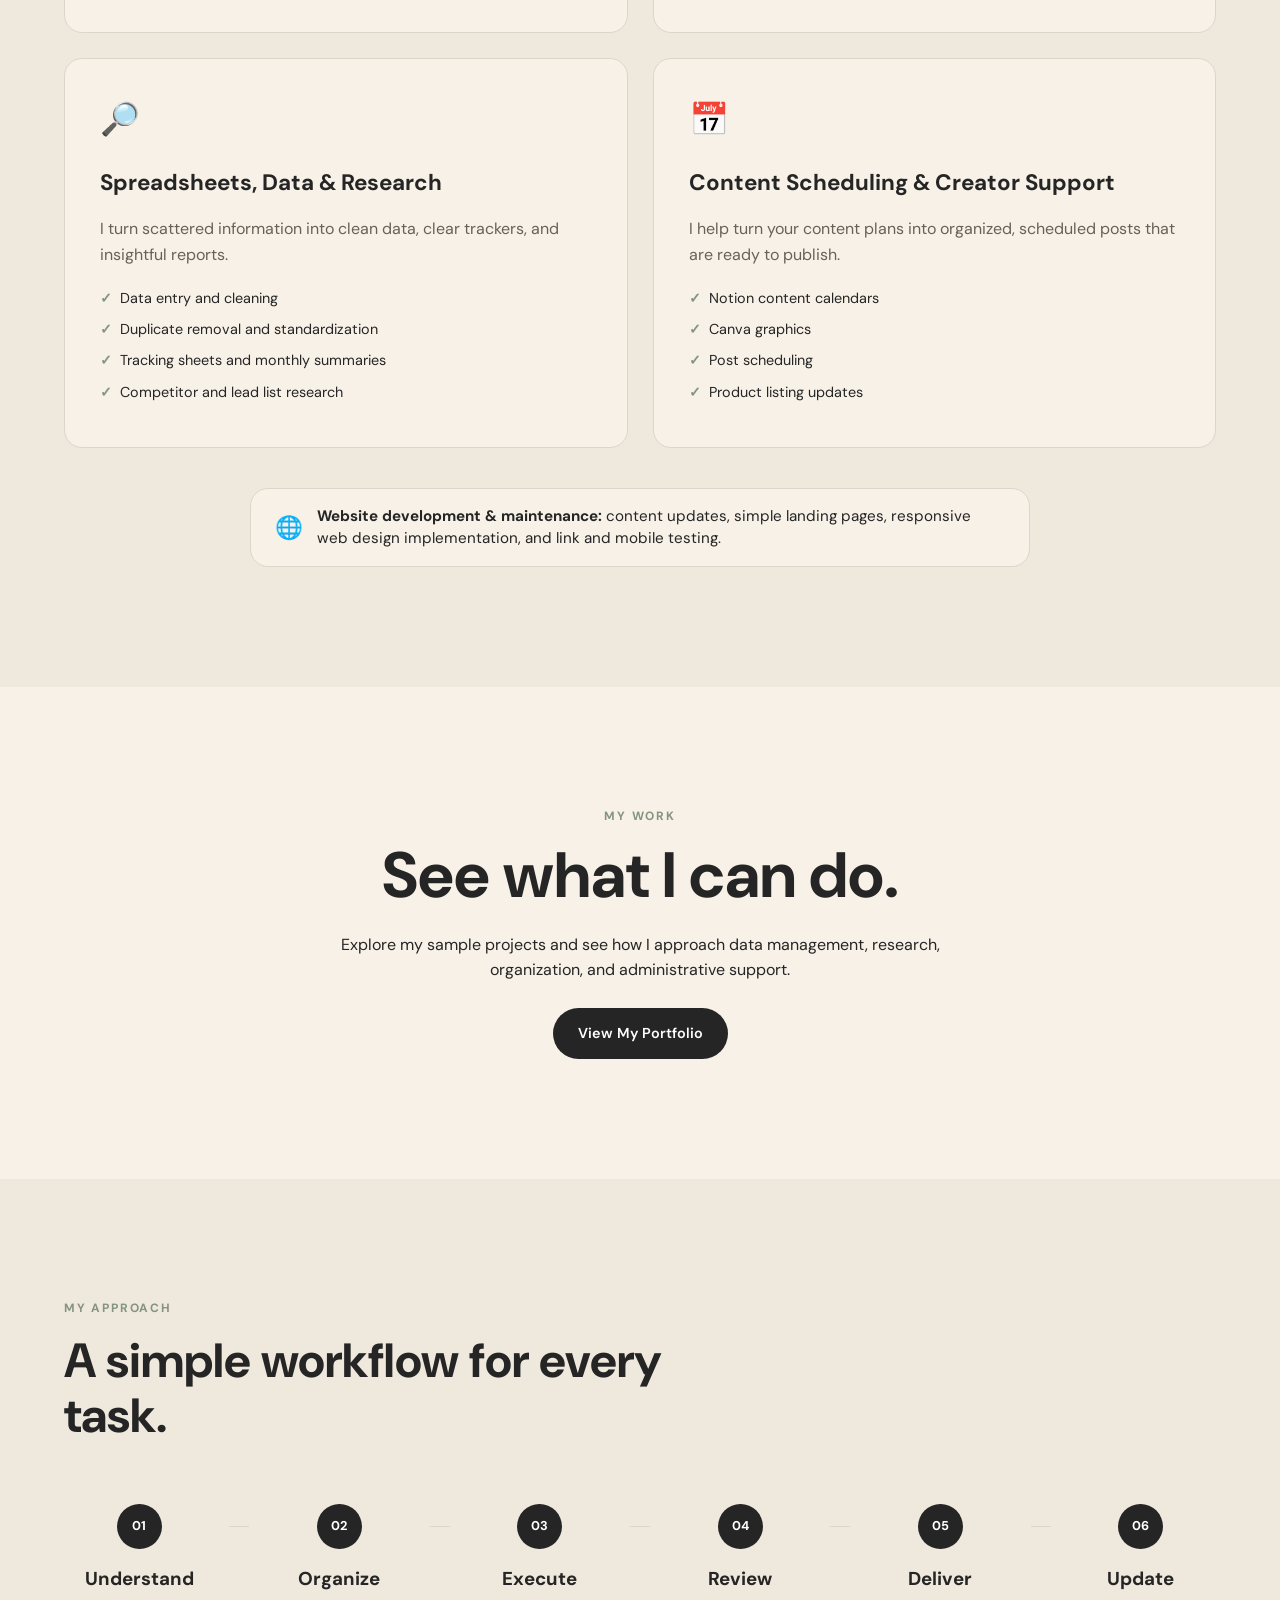
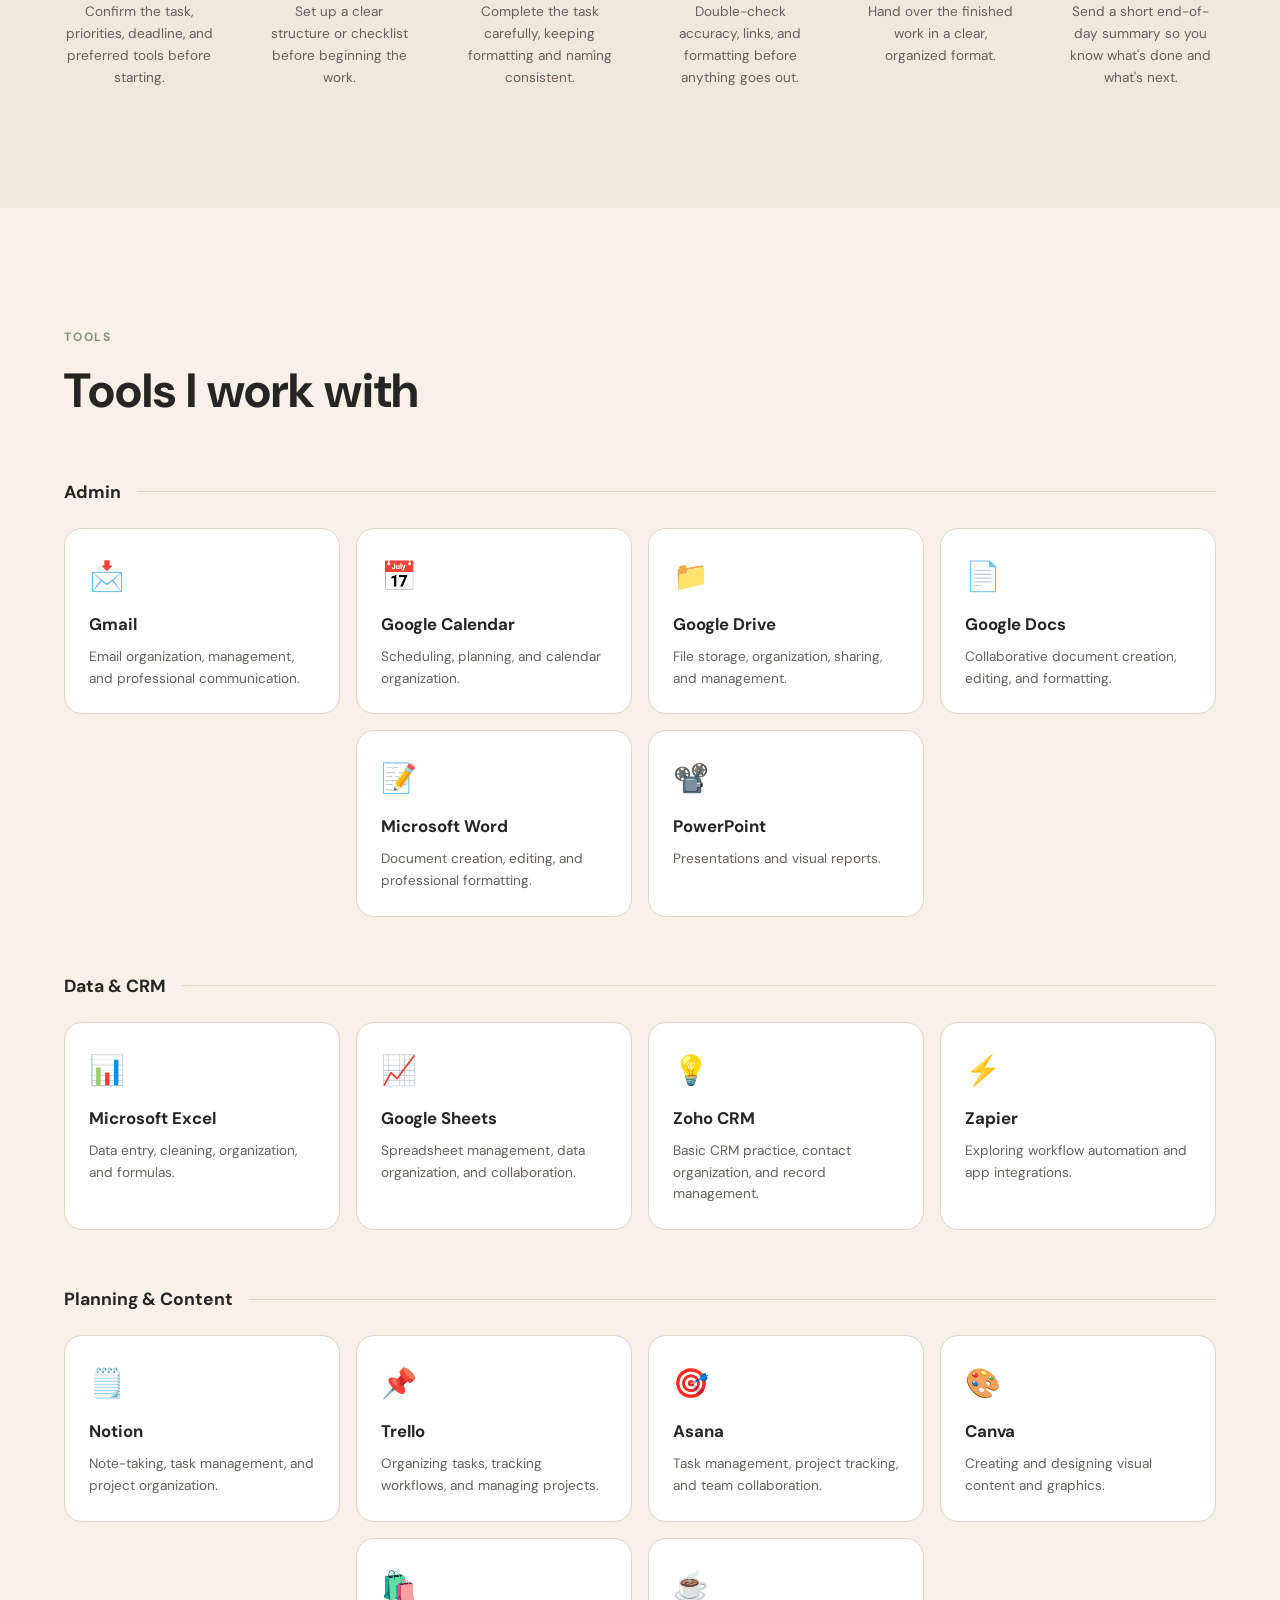
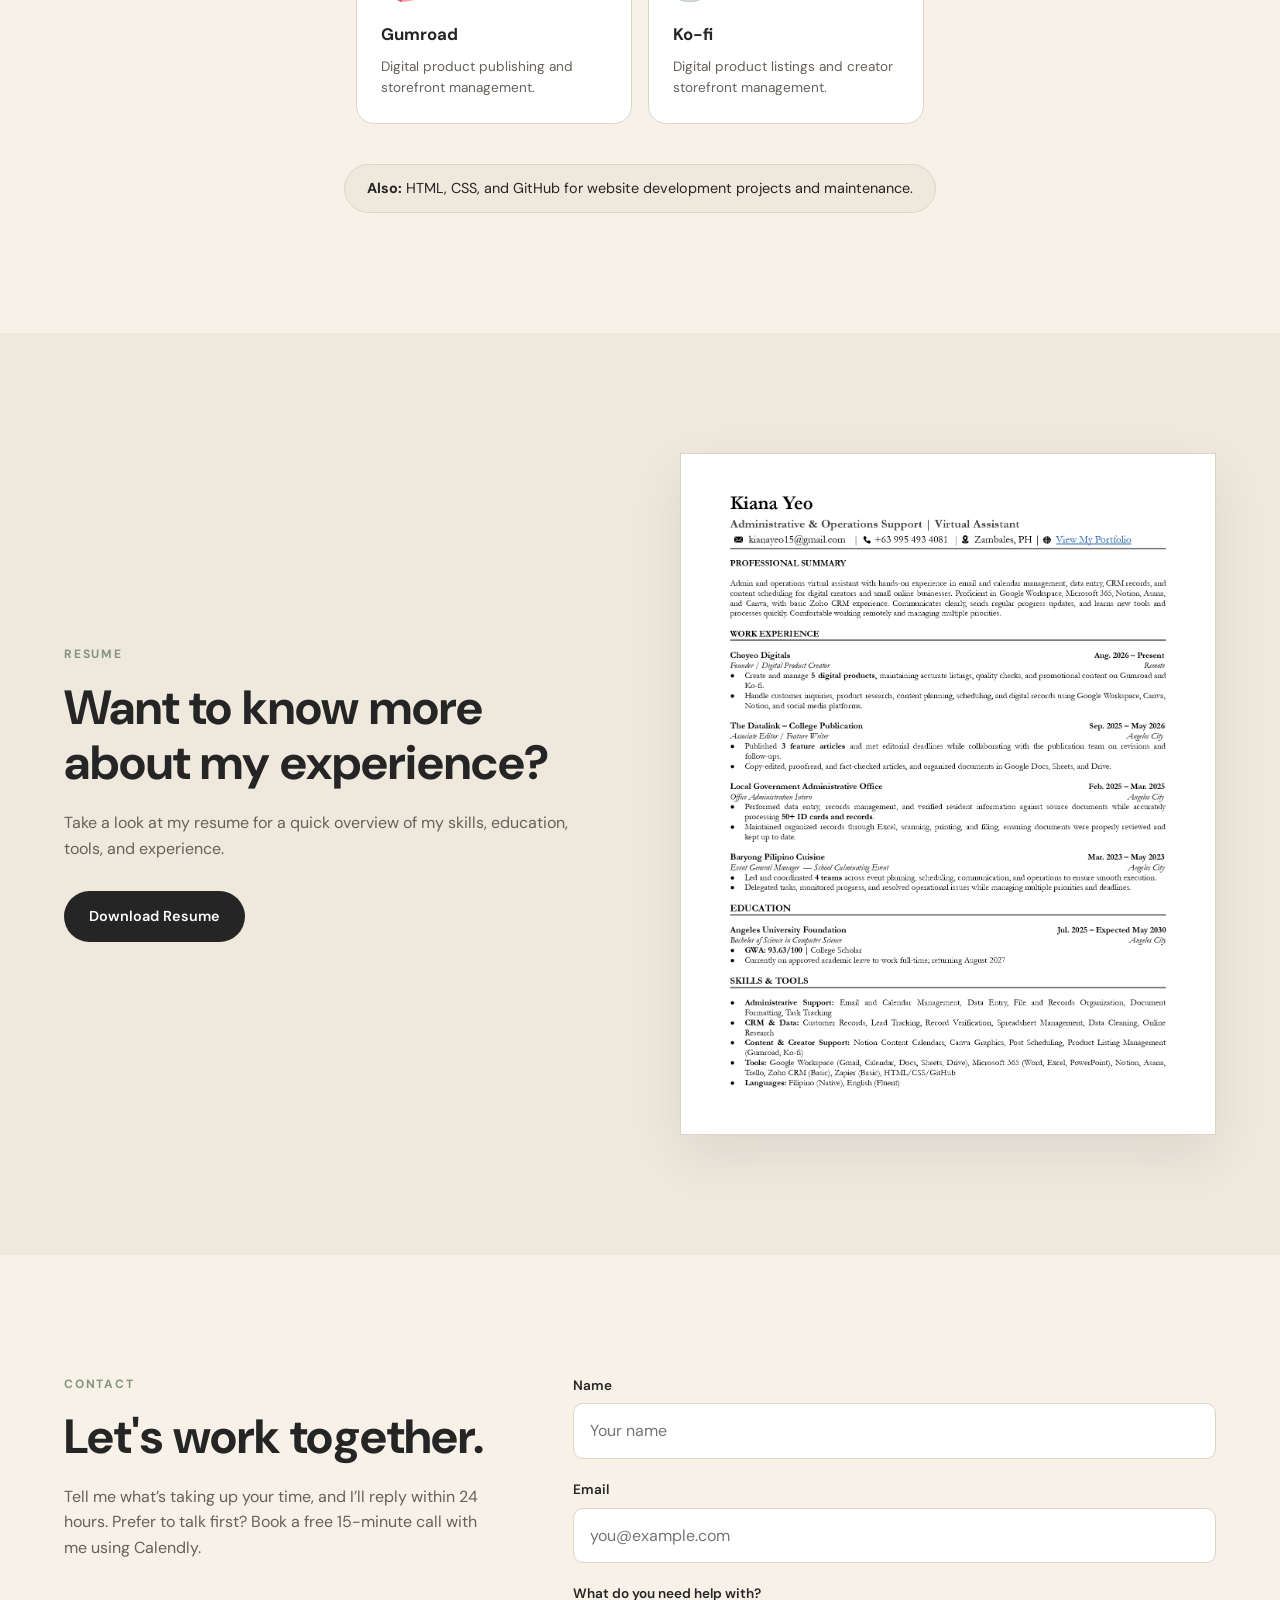
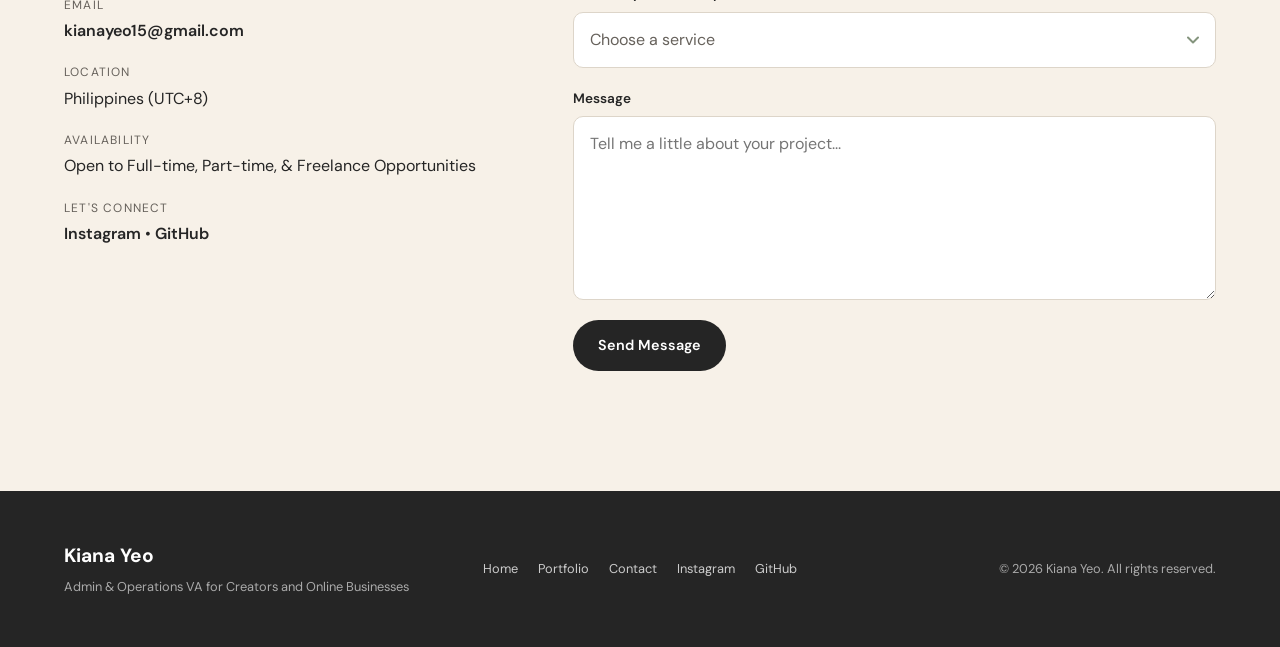
==== commit f8027e1e: "Fix button external link in hero section" ====
--- a/index.html
+++ b/index.html
@@ -109,9 +109,8 @@
                             View My Work
                         </a>
 
-                        <a href="#contact" class="button button-secondary">
-                            Book a Free 15-Min Call
-                        </a>
+                        <a href="https://calendly.com/kianayeo15/15min-intro-call" target="_blank"
+                        rel="noopener noreferrer" class="button button-secondary">Book a Free 15-Min Call</a>
 
                     </div>
 
@@ -898,7 +897,7 @@
                     </h2>
 
                     <p>
-                        Tell me what’s taking up your time, and I’ll reply within 24 hours (Mon-Sat).
+                        Tell me what’s taking up your time, and I’ll reply within 24 hours.
                         Prefer to talk first? Book a free 15-minute call with me using Calendly.
                     </p>
 
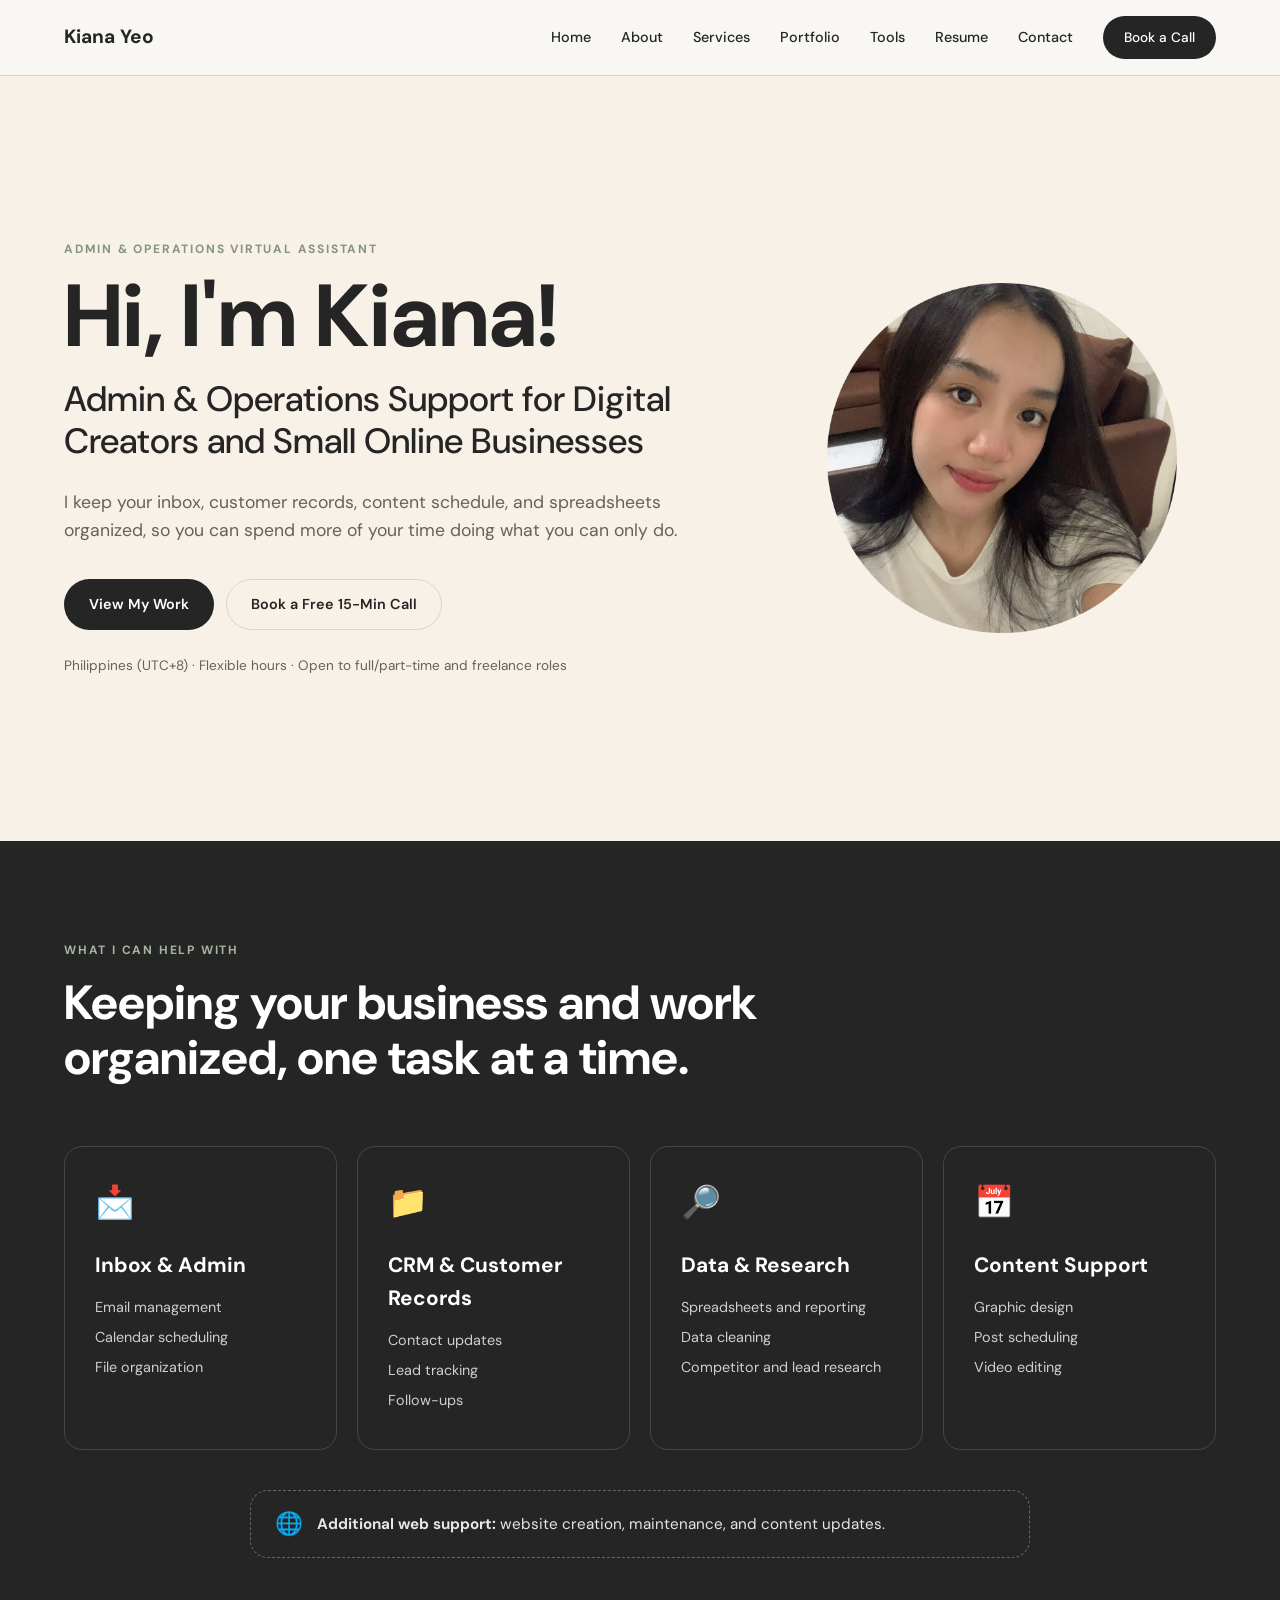
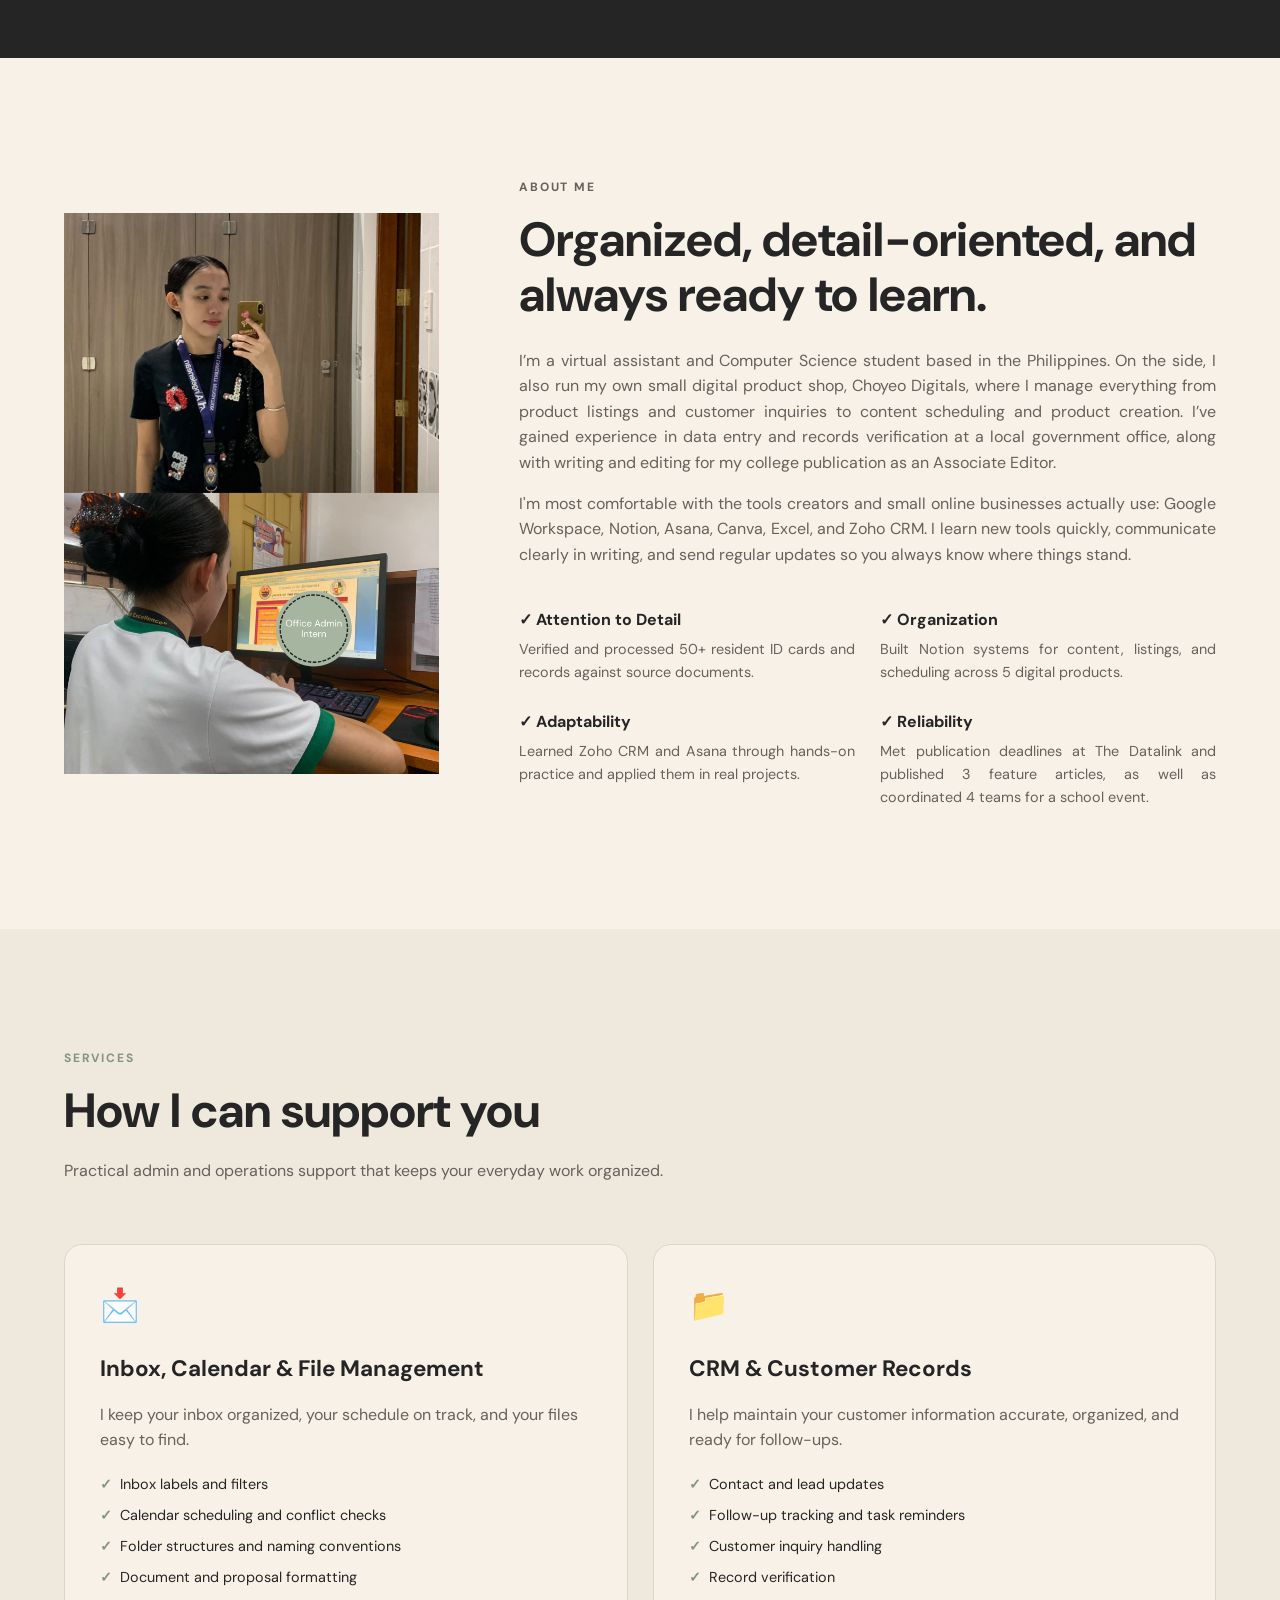
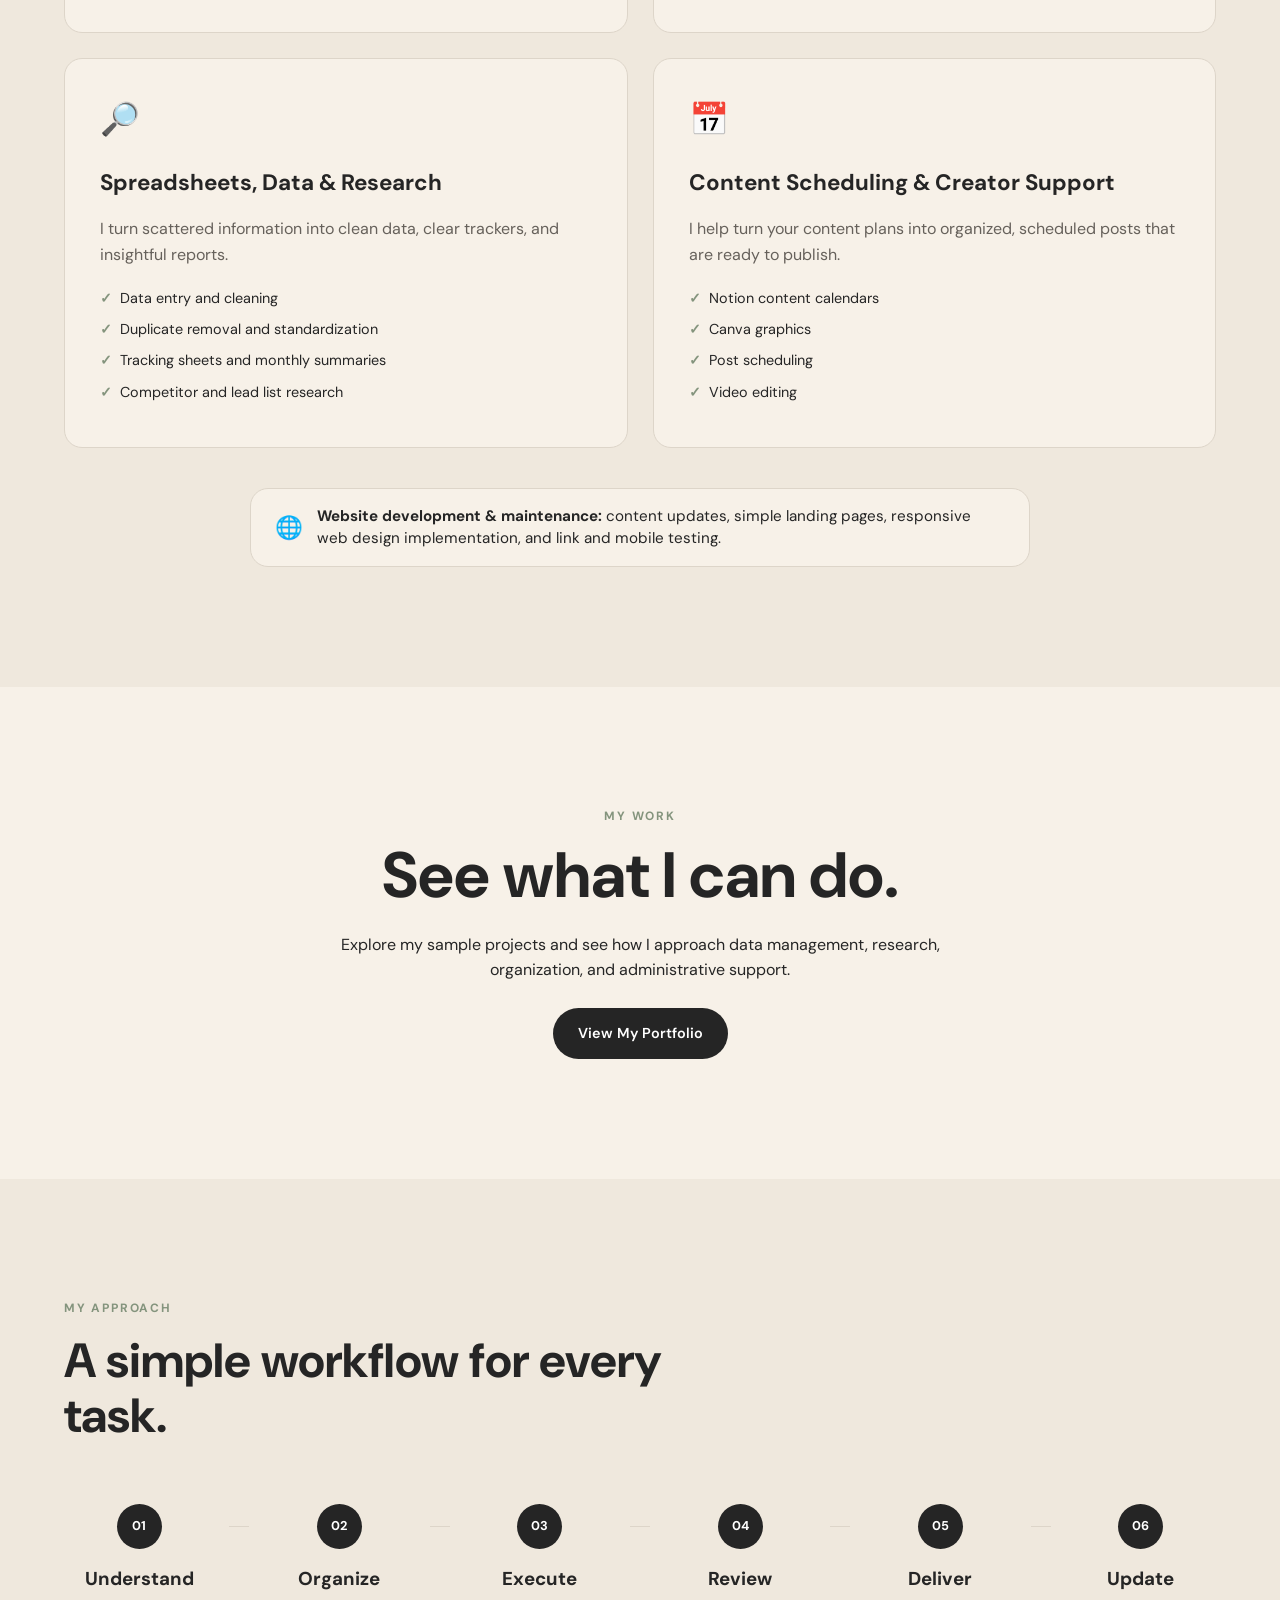
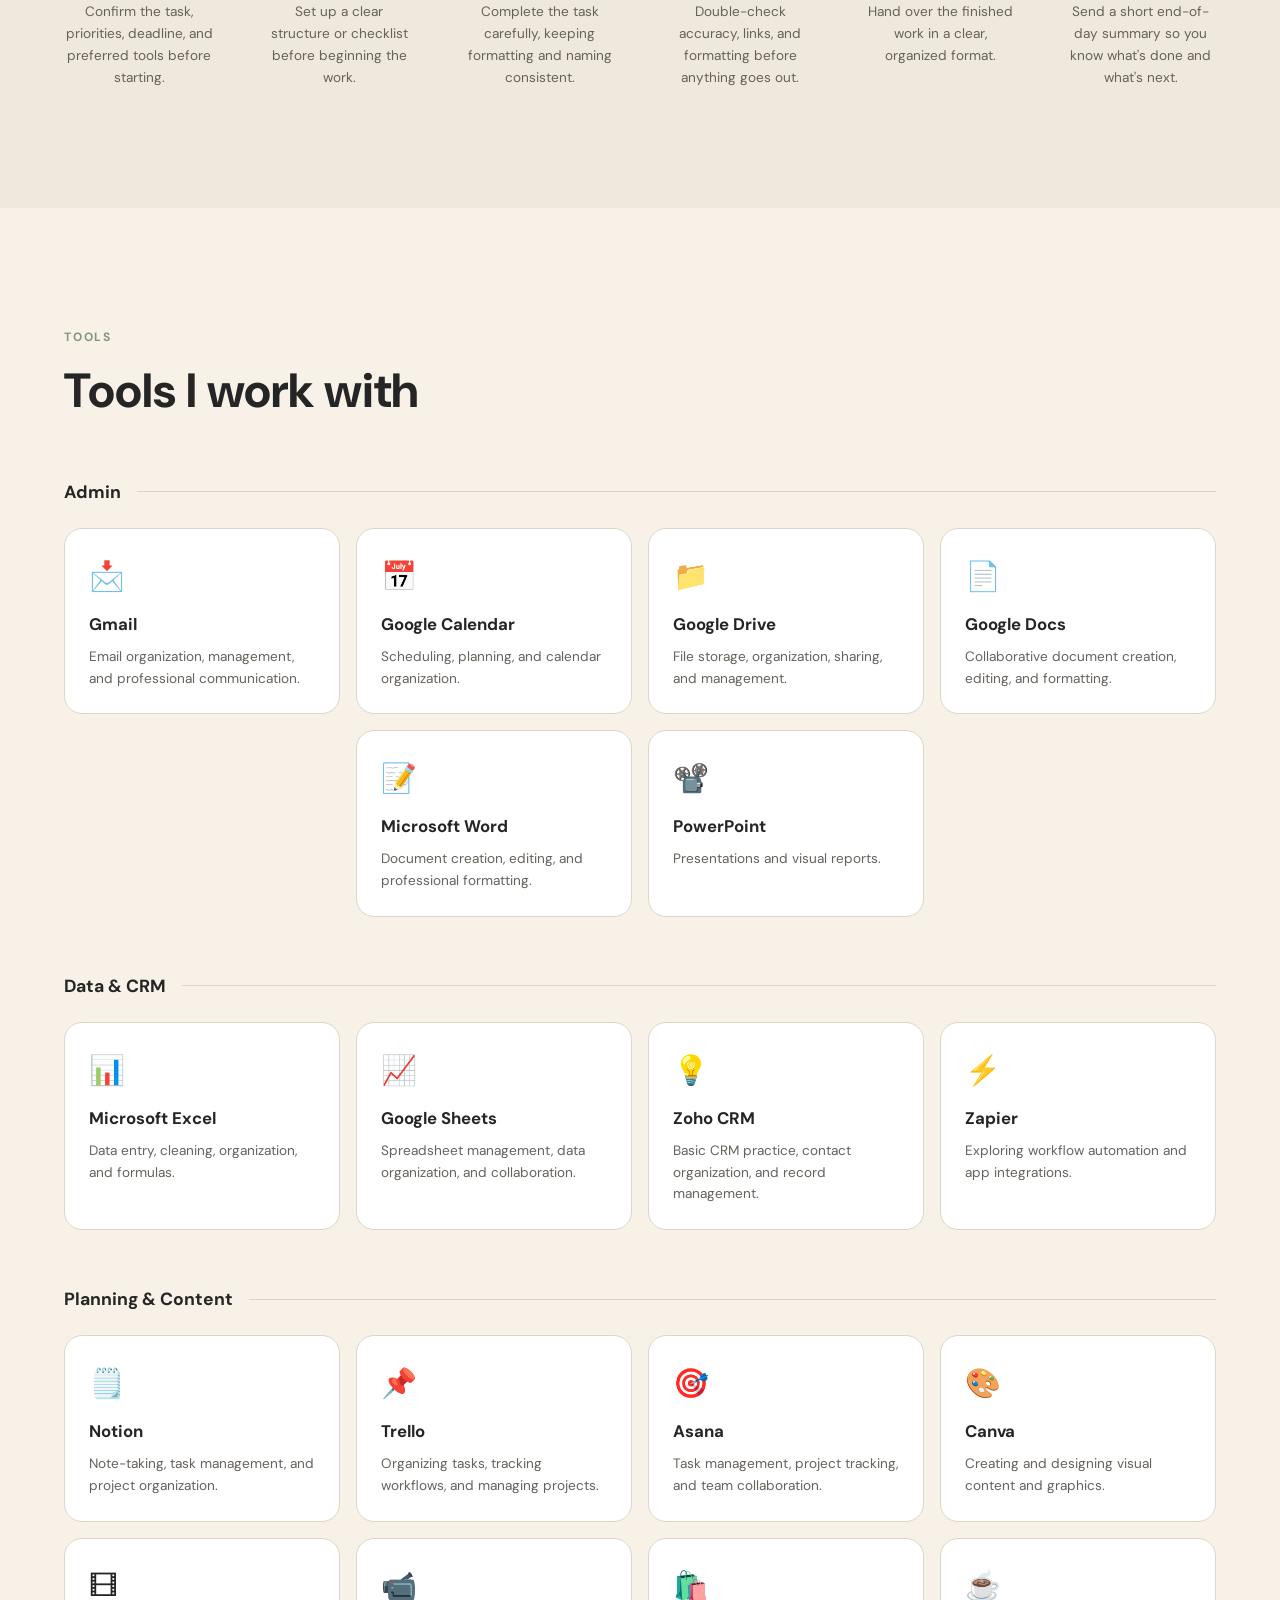
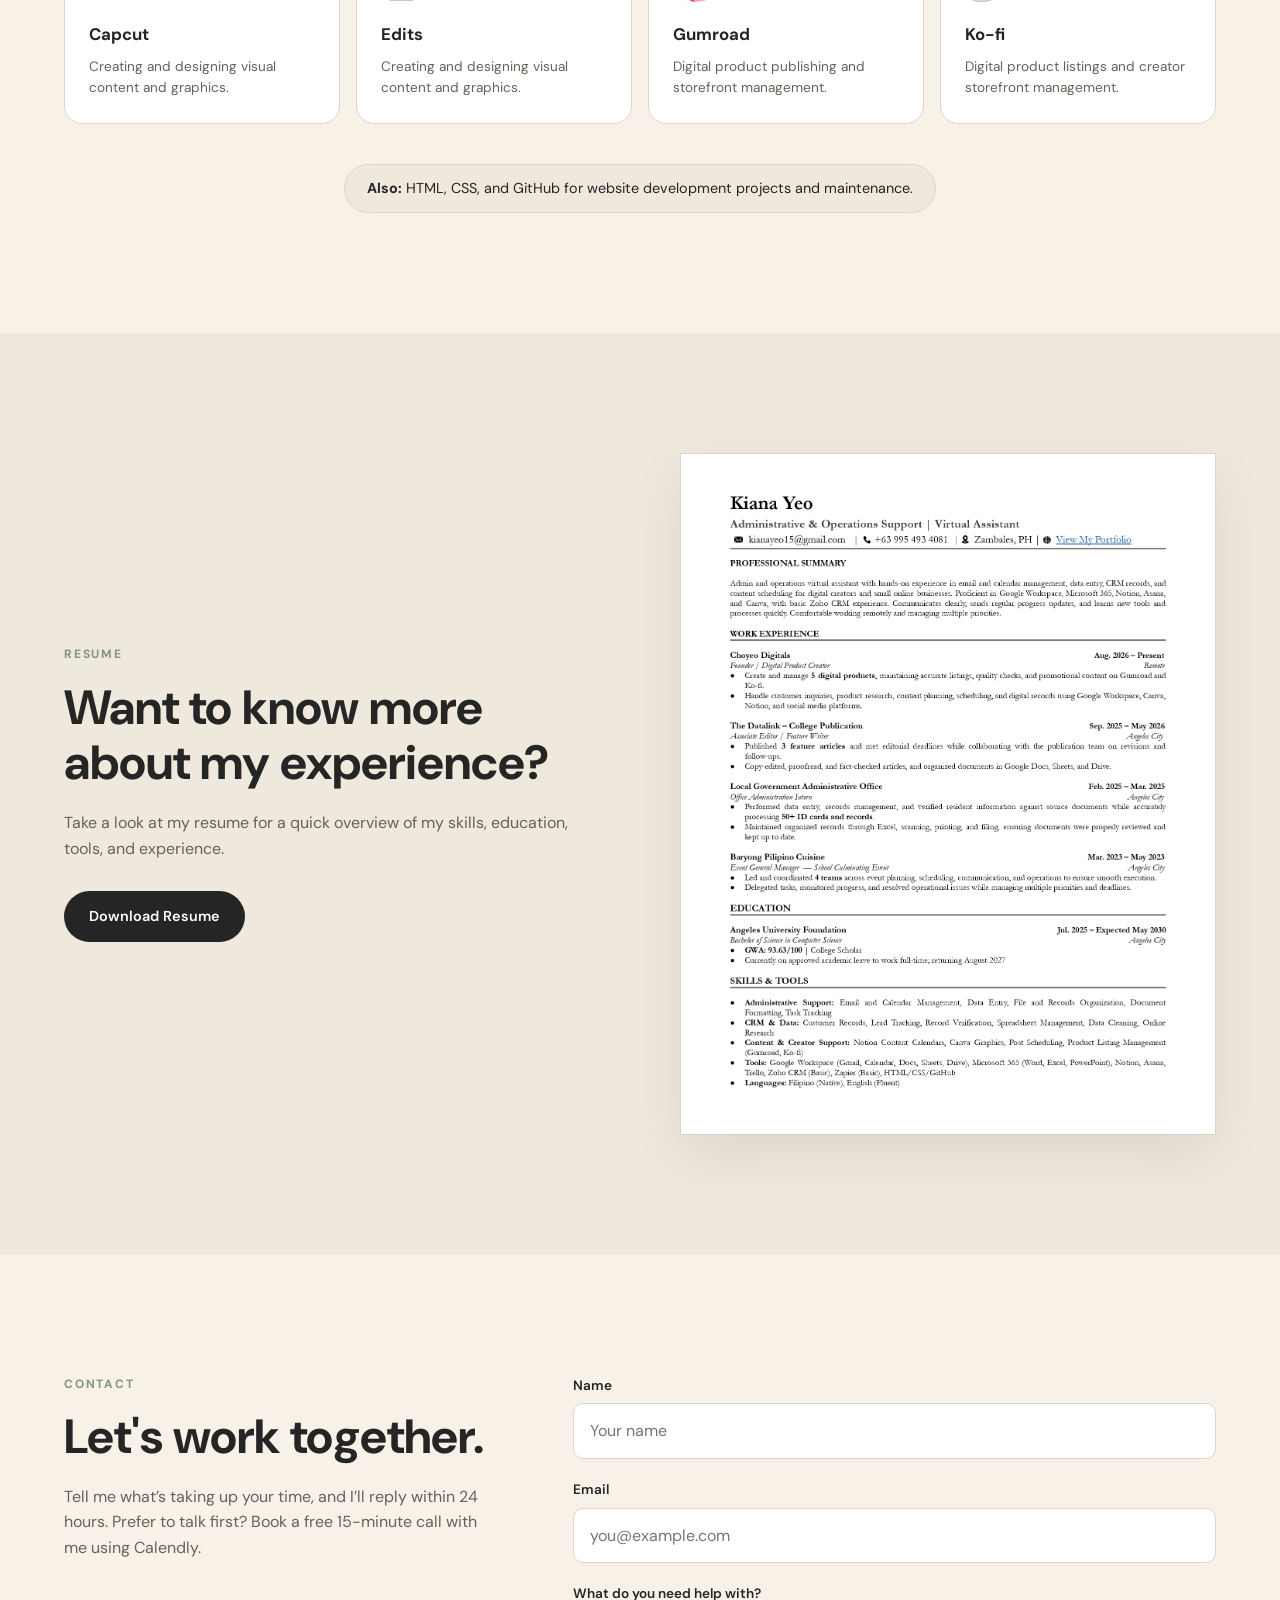
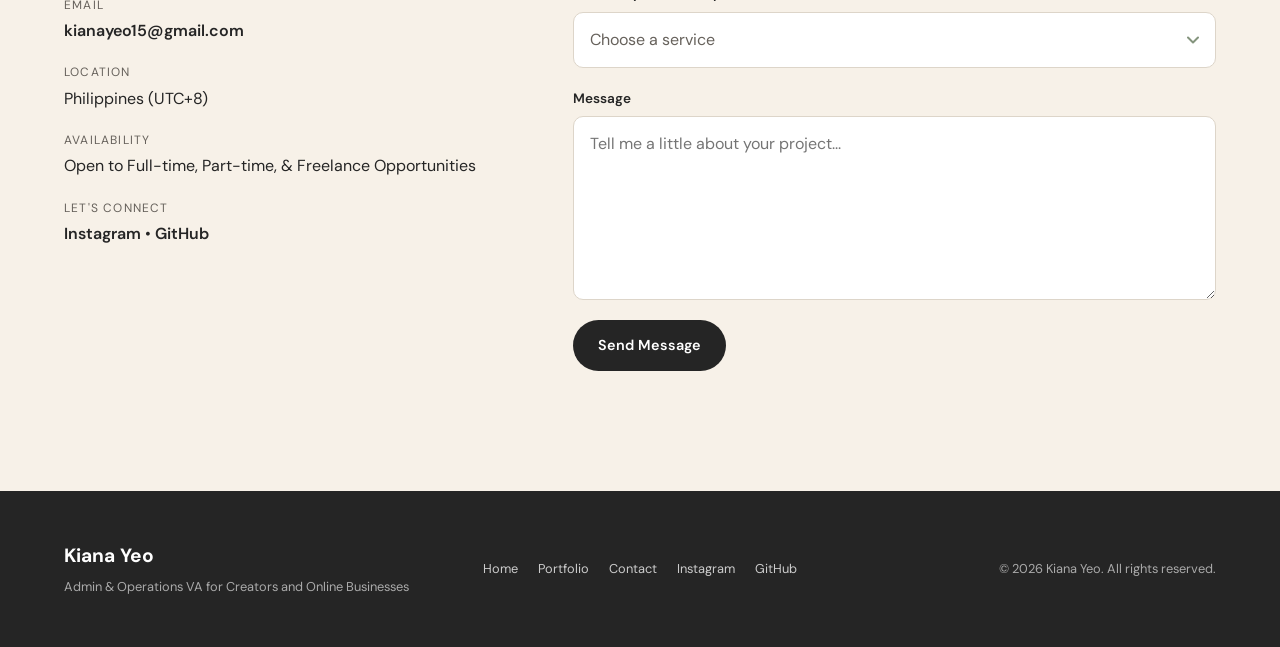
==== commit 5663c3a2: "Add capcut and edits to tools section" ====
--- a/index.html
+++ b/index.html
@@ -5,7 +5,7 @@
     <meta charset="UTF-8">
     <meta name="viewport" content="width=device-width, initial-scale=1.0">
 
-    <title>Kiana Yeo | Portfolio</title>
+    <title>Kiana Yeo | Home</title>
 
     <link rel="preconnect" href="https://fonts.googleapis.com">
     <link rel="preconnect" href="https://fonts.gstatic.com" crossorigin>
@@ -62,7 +62,8 @@
                 <a href="index.html#tools">Tools</a>
                 <a href="index.html#resume">Resume</a>
                 <a href="index.html#contact">Contact</a>
-                <a href="https://calendly.com/kianayeo15/15min-intro-call" target="_blank" rel="noopener noreferrer" class="button button-primary nav-cta">Book a Call</a>
+                <a href="https://calendly.com/kianayeo15/15min-intro-call" target="_blank" rel="noopener noreferrer"
+                    class="button button-primary nav-cta">Book a Call</a>
             </nav>
 
             <!-- Mobile menu button -->
@@ -76,7 +77,7 @@
 
     <main>
 
-        <!-- =====================================================
+    <!-- =====================================================
         HERO / HOME
     ====================================================== -->
 
@@ -110,7 +111,7 @@
                         </a>
 
                         <a href="https://calendly.com/kianayeo15/15min-intro-call" target="_blank"
-                        rel="noopener noreferrer" class="button button-secondary">Book a Free 15-Min Call</a>
+                            rel="noopener noreferrer" class="button button-secondary">Book a Free 15-Min Call</a>
 
                     </div>
 
@@ -222,9 +223,9 @@
                         <h3>Content Support</h3>
 
                         <ul>
-                            <li>Notion content calendars</li>
                             <li>Graphic design</li>
                             <li>Post scheduling</li>
+                            <li>Video editing</li>
                         </ul>
                     </article>
 
@@ -232,7 +233,8 @@
 
                 <p class="addon-note">
                     <span class="addon-note-icon">🌐</span>
-                    <span><strong>Additional web support:</strong> website creation, maintenance, and content updates.</span>
+                    <span><strong>Additional web support:</strong> website creation, maintenance, and content
+                        updates.</span>
                 </p>
 
             </div>
@@ -250,7 +252,8 @@
 
                 <div class="about-image">
 
-                    <img src="images/stockimage1.png" alt="An image of Kiana and her work experience as an office admin intern">
+                    <img src="images/stockimage1.png"
+                        alt="An image of Kiana and her work experience as an office admin intern">
 
                 </div>
 
@@ -267,10 +270,11 @@
                     </h2>
 
                     <p>
-                        I’m a virtual assistant and Computer Science student based in the Philippines. 
-                        On the side, I also run my own small digital product shop, Choyeo Digitals, where I manage everything 
-                        from product listings and customer inquiries to content scheduling and product creation. 
-                        I’ve gained experience in data entry and records verification at a local government 
+                        I’m a virtual assistant and Computer Science student based in the Philippines.
+                        On the side, I also run my own small digital product shop, Choyeo Digitals, where I manage
+                        everything
+                        from product listings and customer inquiries to content scheduling and product creation.
+                        I’ve gained experience in data entry and records verification at a local government
                         office, along with writing and editing for my college publication as an Associate Editor.
                     </p>
 
@@ -309,7 +313,8 @@
                         <div class="strength">
                             <strong>✓ Reliability</strong>
                             <p>
-                                Met publication deadlines at The Datalink and published 3 feature articles, as well as coordinated 4 teams for a school event.
+                                Met publication deadlines at The Datalink and published 3 feature articles, as well as
+                                coordinated 4 teams for a school event.
                             </p>
                         </div>
 
@@ -443,7 +448,7 @@
                             <li>Notion content calendars</li>
                             <li>Canva graphics</li>
                             <li>Post scheduling</li>
-                            <li>Product listing updates</li>
+                            <li>Video editing</li>
                         </ul>
                     </article>
 
@@ -799,6 +804,24 @@
                         </div>
 
                         <div class="tool-card">
+                            <div class="tool-icon">🎞</div>
+                            <h3>Capcut</h3>
+                            <p>
+                                Creating and designing visual
+                                content and graphics.
+                            </p>
+                        </div>
+
+                        <div class="tool-card">
+                            <div class="tool-icon">📹</div>
+                            <h3>Edits</h3>
+                            <p>
+                                Creating and designing visual
+                                content and graphics.
+                            </p>
+                        </div>
+
+                        <div class="tool-card">
                             <div class="tool-icon">🛍️</div>
                             <h3>Gumroad</h3>
                             <p>
@@ -930,11 +953,9 @@
                         <div>
                             <span>Let's Connect</span>
 
-                            <a href="https://www.instagram.com/sortedbykia/" target="_blank"
-                                rel="noopener noreferrer">
+                            <a href="https://www.instagram.com/sortedbykia/" target="_blank" rel="noopener noreferrer">
                                 Instagram
-                            </a> • <a href="https://github.com/kiacodesss" target="_blank"
-                                rel="noopener noreferrer">
+                            </a> • <a href="https://github.com/kiacodesss" target="_blank" rel="noopener noreferrer">
                                 GitHub
                             </a>
                         </div>
@@ -944,79 +965,89 @@
                 </div>
 
 
+
                 <form class="contact-form" action="https://formspree.io/f/moeqnewv" method="POST">
-
                     <input type="hidden" name="_subject" value="New Portfolio Inquiry — Kiana Yeo">
 
+                    <!-- Name -->
                     <div class="form-group">
-
-                        <label for="name">
-                            Name
-                        </label>
+                        <label for="name">Name</label>
 
                         <input type="text" id="name" name="name" placeholder="Your name" required>
-
-                    </div>
-
-
+                    </div>
+
+                    <!-- Email -->
                     <div class="form-group">
-
-                        <label for="email">
-                            Email
-                        </label>
+                        <label for="email">Email</label>
 
                         <input type="email" id="email" name="email" placeholder="you@example.com" required>
-
-                    </div>
-
-
+                    </div>
+
+                    <!-- What do you need help with? -->
                     <div class="form-group">
-
                         <label id="subject-label" for="subject-btn">
                             What do you need help with?
                         </label>
 
                         <div class="custom-select">
 
-                            <input type="hidden" name="subject" id="subject" value="">
+                            <!-- Formspree collects this hidden input -->
+                            <input type="hidden" name="service" id="service" value="" required>
 
                             <button type="button" id="subject-btn" class="select-trigger" aria-haspopup="listbox"
                                 aria-expanded="false" aria-labelledby="subject-label subject-btn">
-                                <span class="select-value">Choose a service</span>
+                                <span class="select-value">
+                                    Choose a service
+                                </span>
                             </button>
 
                             <ul class="select-menu" role="listbox" aria-labelledby="subject-label">
-                                <li role="option" aria-selected="false">Inbox, calendar &amp; file management</li>
-                                <li role="option" aria-selected="false">CRM &amp; customer records</li>
-                                <li role="option" aria-selected="false">Spreadsheets, data entry &amp; research</li>
-                                <li role="option" aria-selected="false">Content scheduling &amp; creator support</li>
-                                <li role="option" aria-selected="false">Website updates or landing page</li>
-                                <li role="option" aria-selected="false">Something else / not sure yet</li>
+                                <li role="option" aria-selected="false">
+                                    Inbox, calendar &amp; file management
+                                </li>
+
+                                <li role="option" aria-selected="false">
+                                    CRM &amp; customer records
+                                </li>
+
+                                <li role="option" aria-selected="false">
+                                    Spreadsheets, data entry &amp; research
+                                </li>
+
+                                <li role="option" aria-selected="false">
+                                    Content scheduling &amp; creator support
+                                </li>
+
+                                <li role="option" aria-selected="false">
+                                    Website development or maintenance 
+                                </li>
+
+                                <li role="option" aria-selected="false">
+                                    Something else / not sure yet
+                                </li>
                             </ul>
-
-                        </div>
-
-                        <p class="field-error" hidden>Please choose a service.</p>
-
-                    </div>
-
+                        </div>
+
+                        <p class="field-error" hidden>
+                            Please choose a service.
+                        </p>
+                    </div>
+
+                    <!-- Message -->
                     <div class="form-group">
-
-                        <label for="message">
-                            Message
-                        </label>
+                        <label for="message">Message</label>
 
                         <textarea id="message" name="message" rows="6"
                             placeholder="Tell me a little about your project..." required></textarea>
-
-                    </div>
-
-
+                    </div>
+
+                    <!-- Submit -->
                     <button type="submit" class="button button-primary">
                         Send Message
                     </button>
 
                 </form>
+
 
             </div>
 
@@ -1109,76 +1140,156 @@
         })();
     </script>
 
+
     <!-- Contact form custom dropdown -->
     <script>
         (function () {
+            const form = document.querySelector(".contact-form");
             const select = document.querySelector(".custom-select");
-            if (!select) return;
+
+            if (!form || !select) return;
 
             const trigger = select.querySelector(".select-trigger");
             const label = select.querySelector(".select-value");
-            const input = select.querySelector("input[type=hidden]");
-            const options = [...select.querySelectorAll("[role=option]")];
+            const input = select.querySelector('input[name="service"]');
+            const options = [...select.querySelectorAll('[role="option"]')];
             const error = select.parentElement.querySelector(".field-error");
+
             let active = -1;
 
-            const highlight = () =>
-                options.forEach((o, i) => o.classList.toggle("active", i === active));
-
+            // Highlight the active option
+            const highlight = () => {
+                options.forEach((option, index) => {
+                    option.classList.toggle("active", index === active);
+                });
+            };
+
+            // Open or close the dropdown
             const setOpen = (open) => {
                 select.classList.toggle("open", open);
-                trigger.setAttribute("aria-expanded", open);
+                trigger.setAttribute("aria-expanded", String(open));
+
                 if (open) {
-                    active = Math.max(options.findIndex(o => o.getAttribute("aria-selected") === "true"), 0);
+                    active = Math.max(
+                        options.findIndex(
+                            option => option.getAttribute("aria-selected") === "true"
+                        ),
+                        0
+                    );
+
                     highlight();
                 }
             };
 
-            const choose = (i) => {
-                options.forEach(o => o.setAttribute("aria-selected", "false"));
-                options[i].setAttribute("aria-selected", "true");
-                label.textContent = options[i].textContent;
-                input.value = options[i].textContent;
+            // Select a service
+            const choose = (index) => {
+                if (!options[index]) return;
+
+                const selectedService = options[index].textContent.trim();
+
+                // Update selected option
+                options.forEach(option => {
+                    option.setAttribute("aria-selected", "false");
+                });
+
+                options[index].setAttribute("aria-selected", "true");
+
+                // Update the visible dropdown label
+                label.textContent = selectedService;
+
+                // IMPORTANT: Set the value Formspree will receive
+                input.value = selectedService;
+
+                // Update visual states
                 select.classList.add("has-value");
                 select.classList.remove("invalid");
+
                 error.hidden = true;
+
                 setOpen(false);
+
                 trigger.focus();
             };
 
-            trigger.addEventListener("click", () => setOpen(!select.classList.contains("open")));
-
-            trigger.addEventListener("keydown", (e) => {
+            // Toggle dropdown
+            trigger.addEventListener("click", () => {
+                setOpen(!select.classList.contains("open"));
+            });
+
+            // Keyboard navigation
+            trigger.addEventListener("keydown", (event) => {
                 const isOpen = select.classList.contains("open");
-                if (e.key === "ArrowDown" || e.key === "ArrowUp") {
-                    e.preventDefault();
-                    if (!isOpen) { setOpen(true); return; }
-                    active = (active + (e.key === "ArrowDown" ? 1 : -1) + options.length) % options.length;
+
+                if (event.key === "ArrowDown" || event.key === "ArrowUp") {
+                    event.preventDefault();
+
+                    if (!isOpen) {
+                        setOpen(true);
+                        return;
+                    }
+
+                    const direction = event.key === "ArrowDown" ? 1 : -1;
+
+                    active = (
+                        active + direction + options.length
+                    ) % options.length;
+
                     highlight();
-                } else if ((e.key === "Enter" || e.key === " ") && isOpen) {
-                    e.preventDefault();
+
+                } else if (
+                    (event.key === "Enter" || event.key === " ") &&
+                    isOpen
+                ) {
+                    event.preventDefault();
+
                     choose(active);
-                } else if (e.key === "Escape") {
+
+                } else if (event.key === "Escape") {
                     setOpen(false);
                 }
             });
-            trigger.addEventListener("keyup", (e) => { if (e.key === " ") e.preventDefault(); });
-
-            options.forEach((o, i) => o.addEventListener("click", () => choose(i)));
-
-            document.addEventListener("click", (e) => {
-                if (!select.contains(e.target)) setOpen(false);
+
+            // Prevent spacebar from scrolling while interacting
+            trigger.addEventListener("keyup", (event) => {
+                if (event.key === " ") {
+                    event.preventDefault();
+                }
             });
 
-            // A hidden input can't use native "required", so check on submit
-            select.closest("form").addEventListener("submit", (e) => {
-                if (!input.value) {
-                    e.preventDefault();
+            // Click an option
+            options.forEach((option, index) => {
+                option.addEventListener("click", () => {
+                    choose(index);
+                });
+            });
+
+            // Close dropdown when clicking outside
+            document.addEventListener("click", (event) => {
+                if (!select.contains(event.target)) {
+                    setOpen(false);
+                }
+            });
+
+            // Validate before submitting to Formspree
+            form.addEventListener("submit", (event) => {
+
+                // Ensure the service field has a value
+                if (!input.value.trim()) {
+                    event.preventDefault();
+
                     select.classList.add("invalid");
                     error.hidden = false;
+
                     trigger.focus();
+
+                    return;
                 }
+
+                // Ensure the value is included in the submission
+                input.value = input.value.trim();
+
             });
+
         })();
     </script>
 
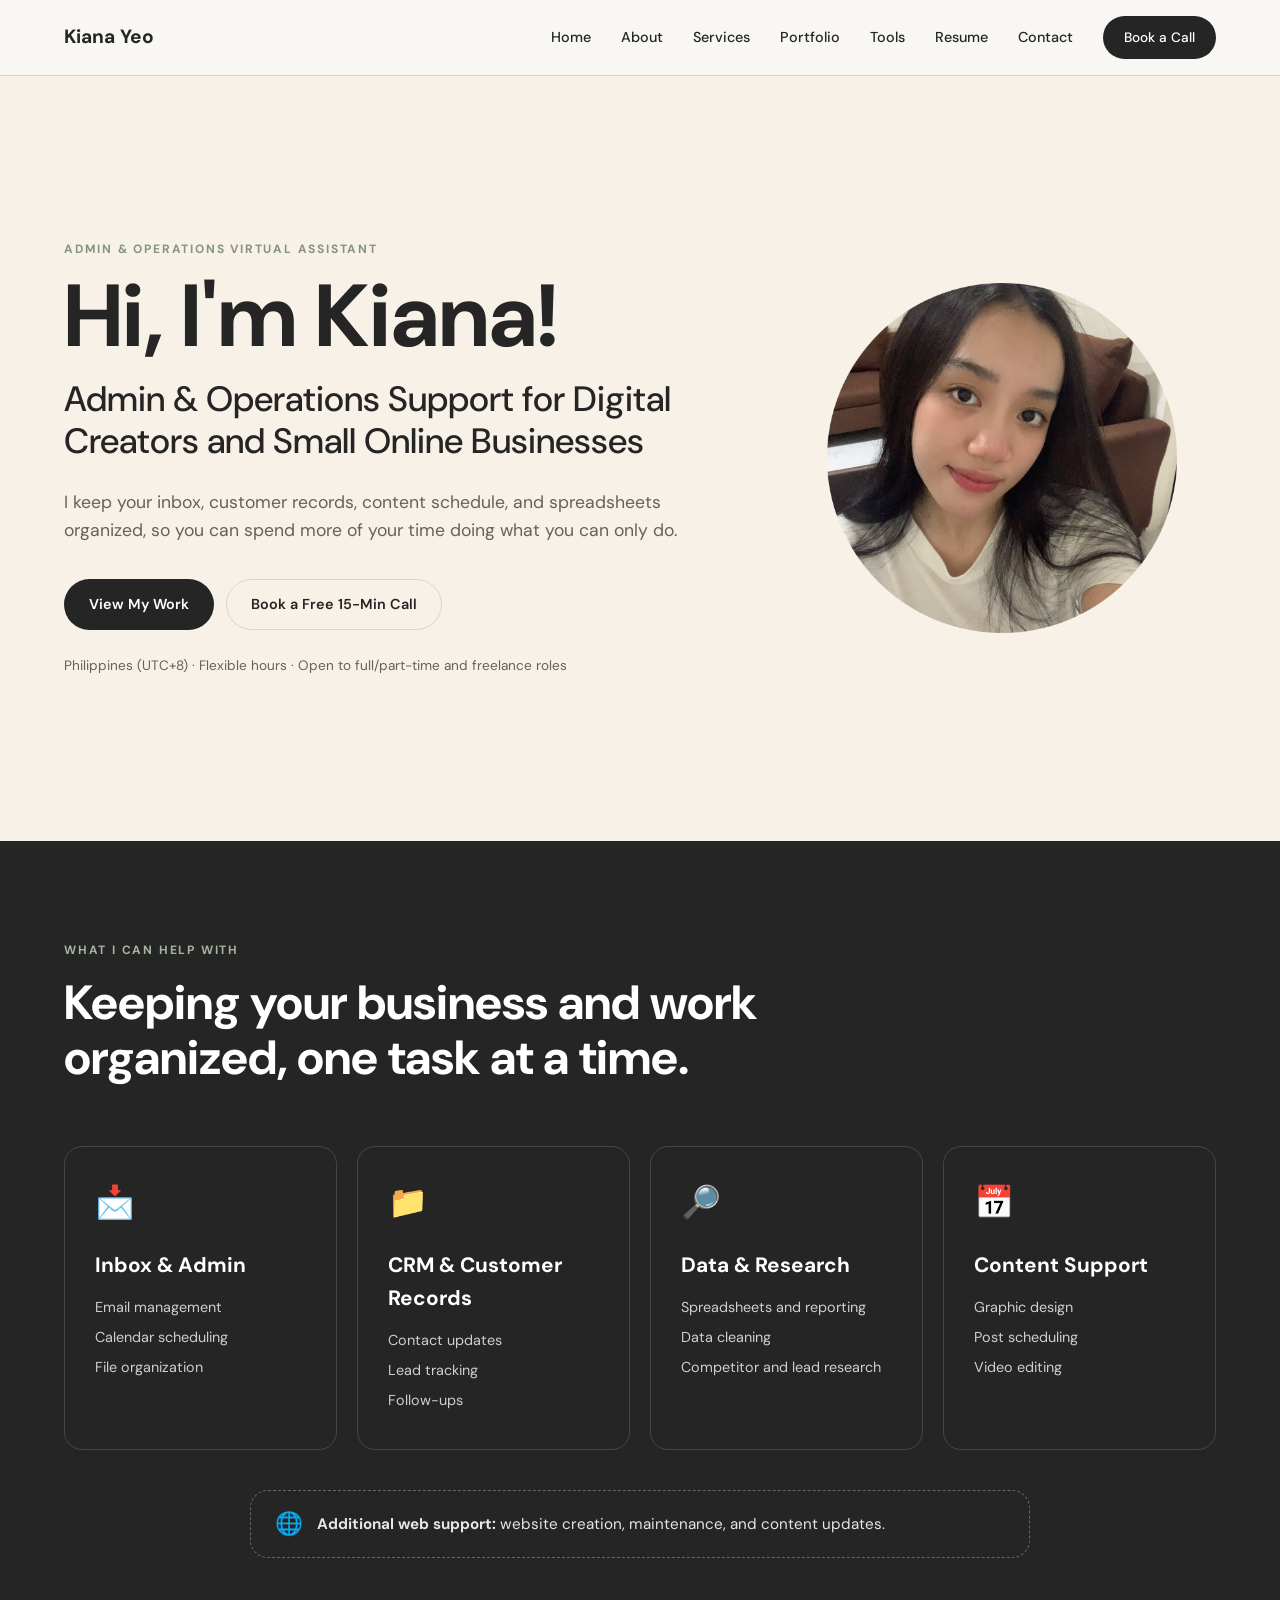
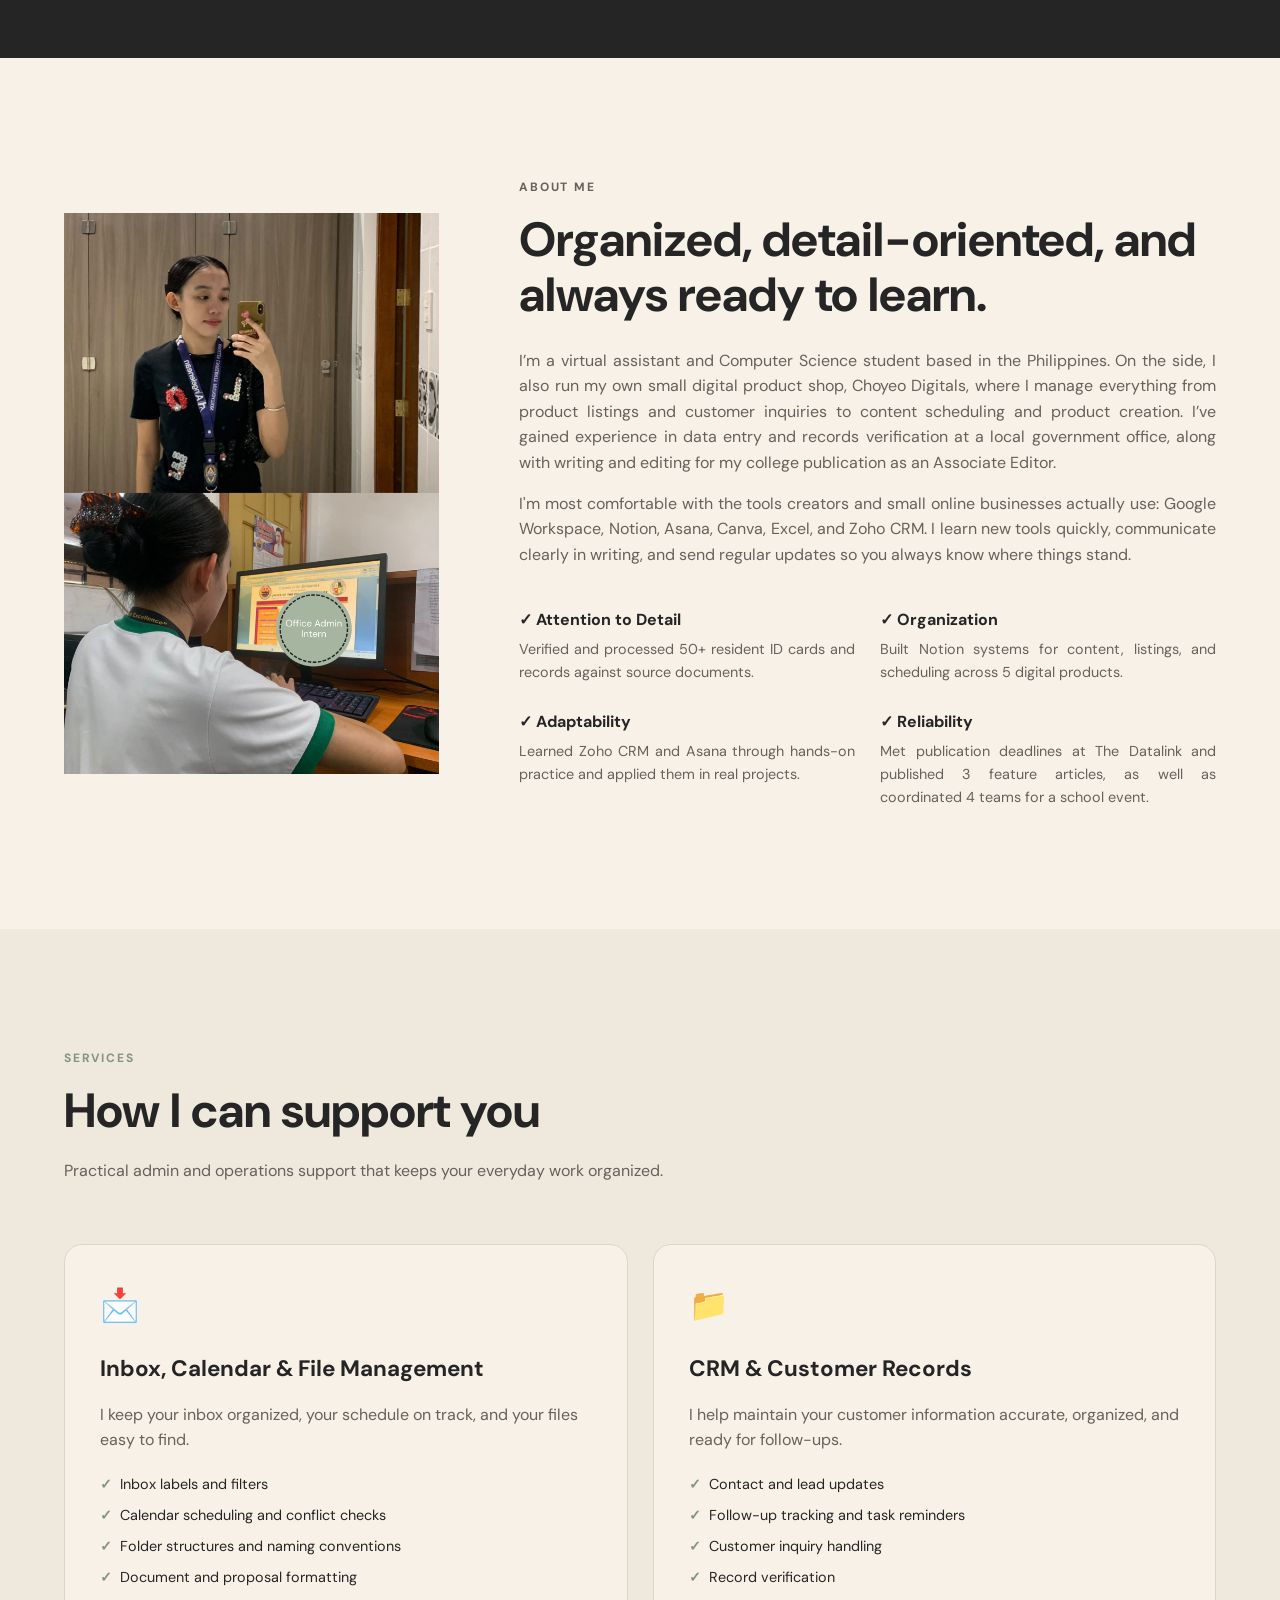
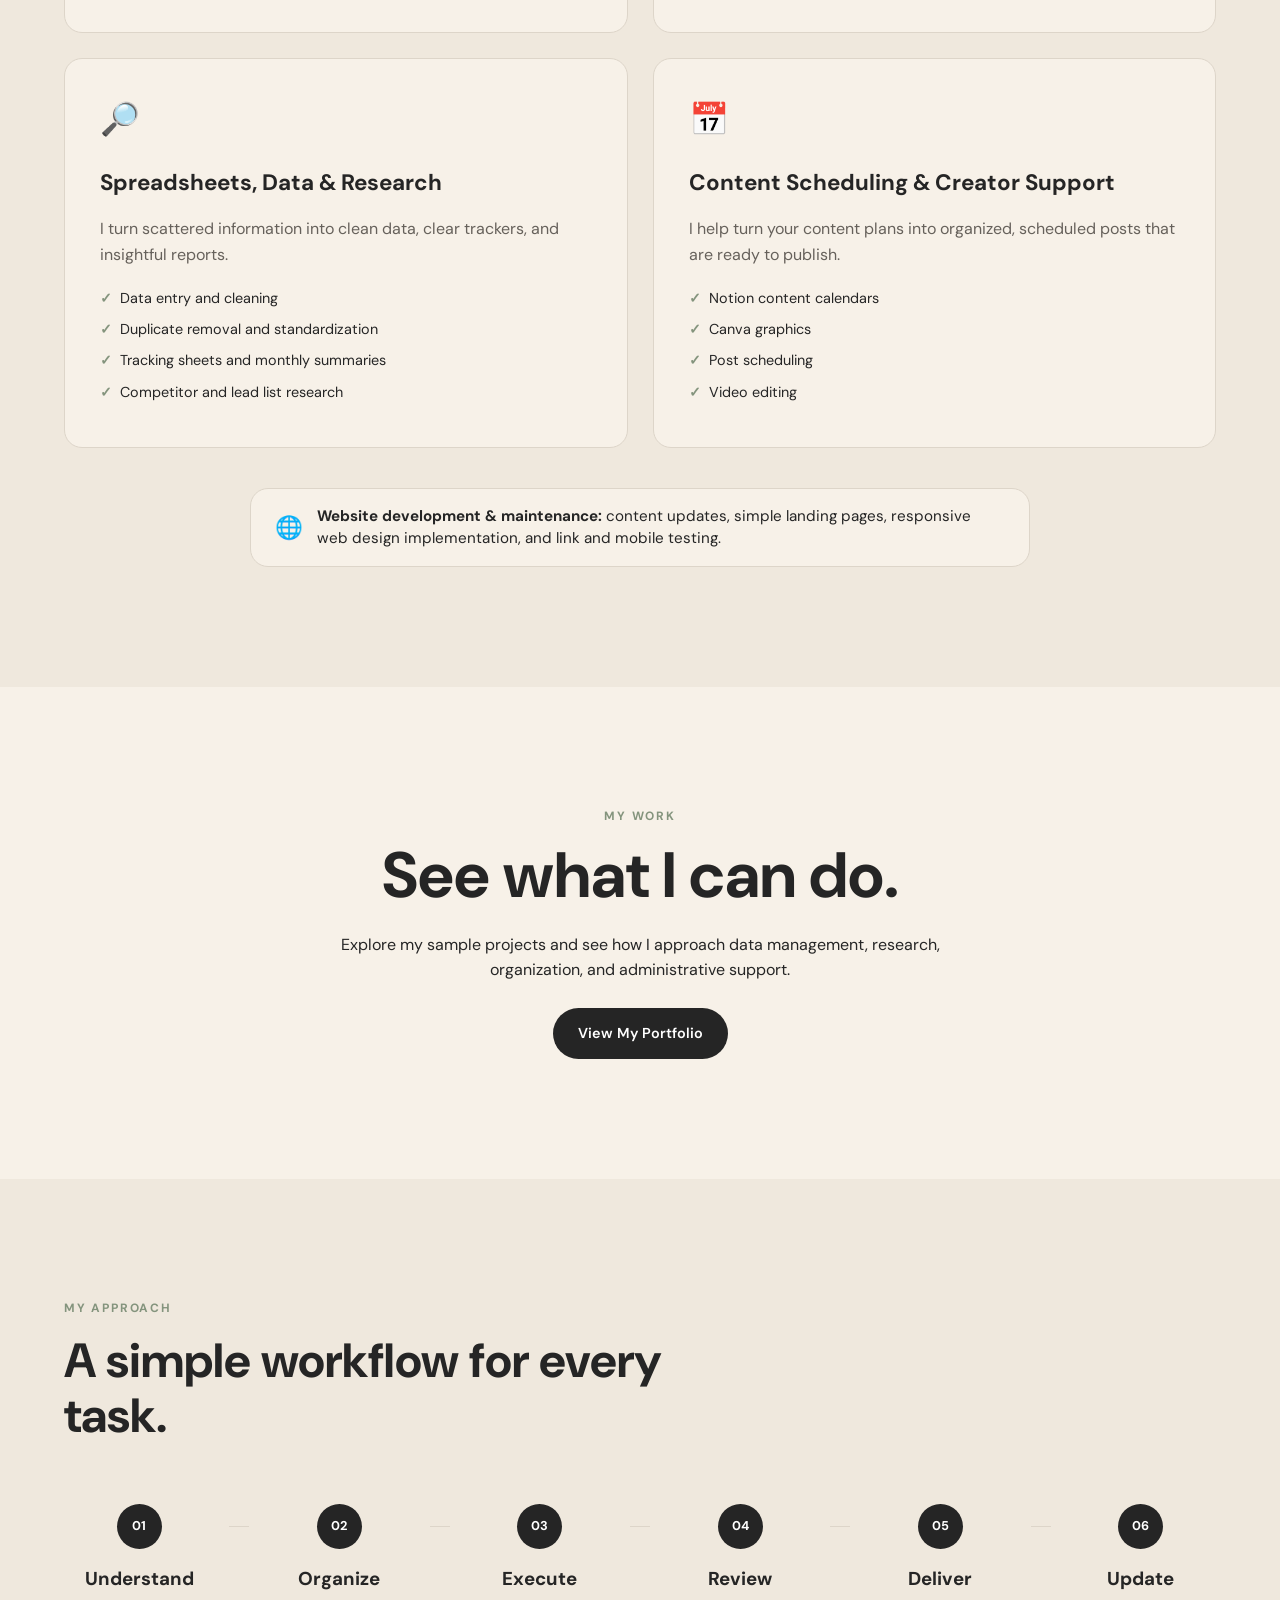
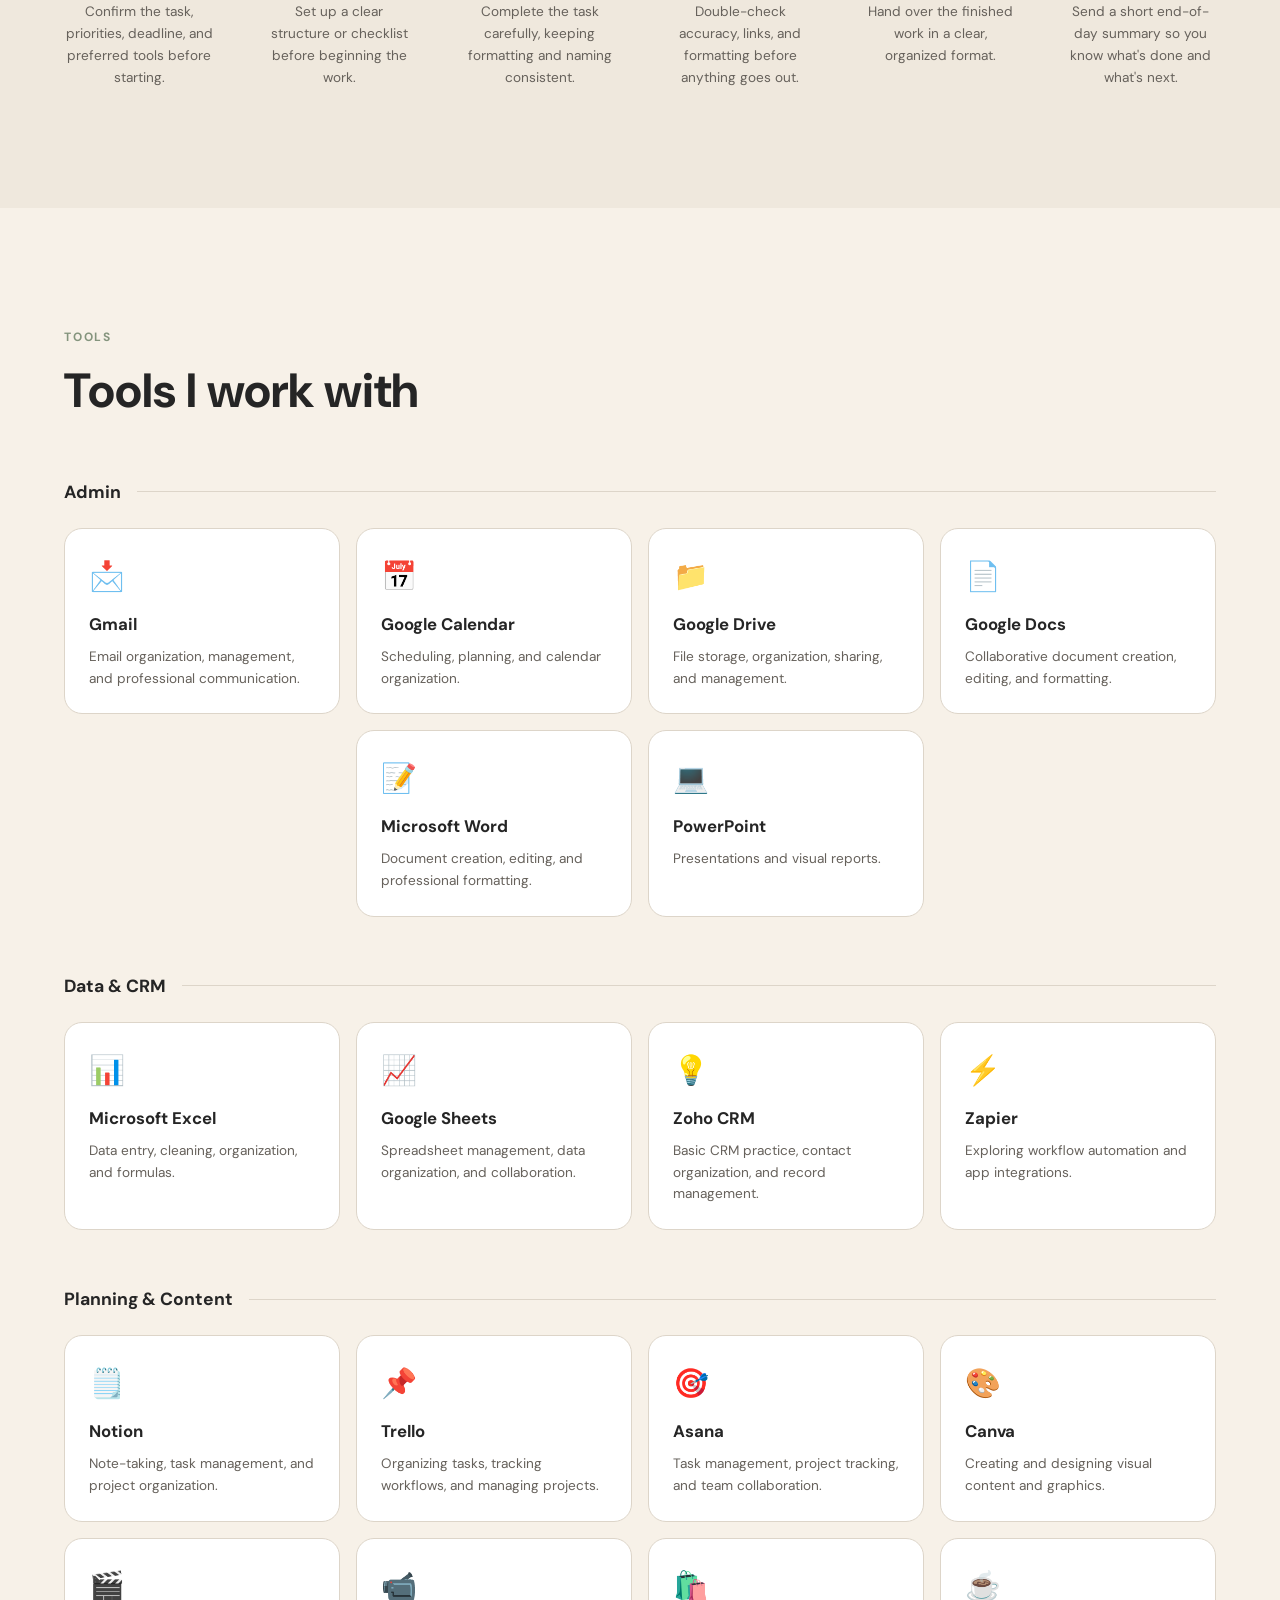
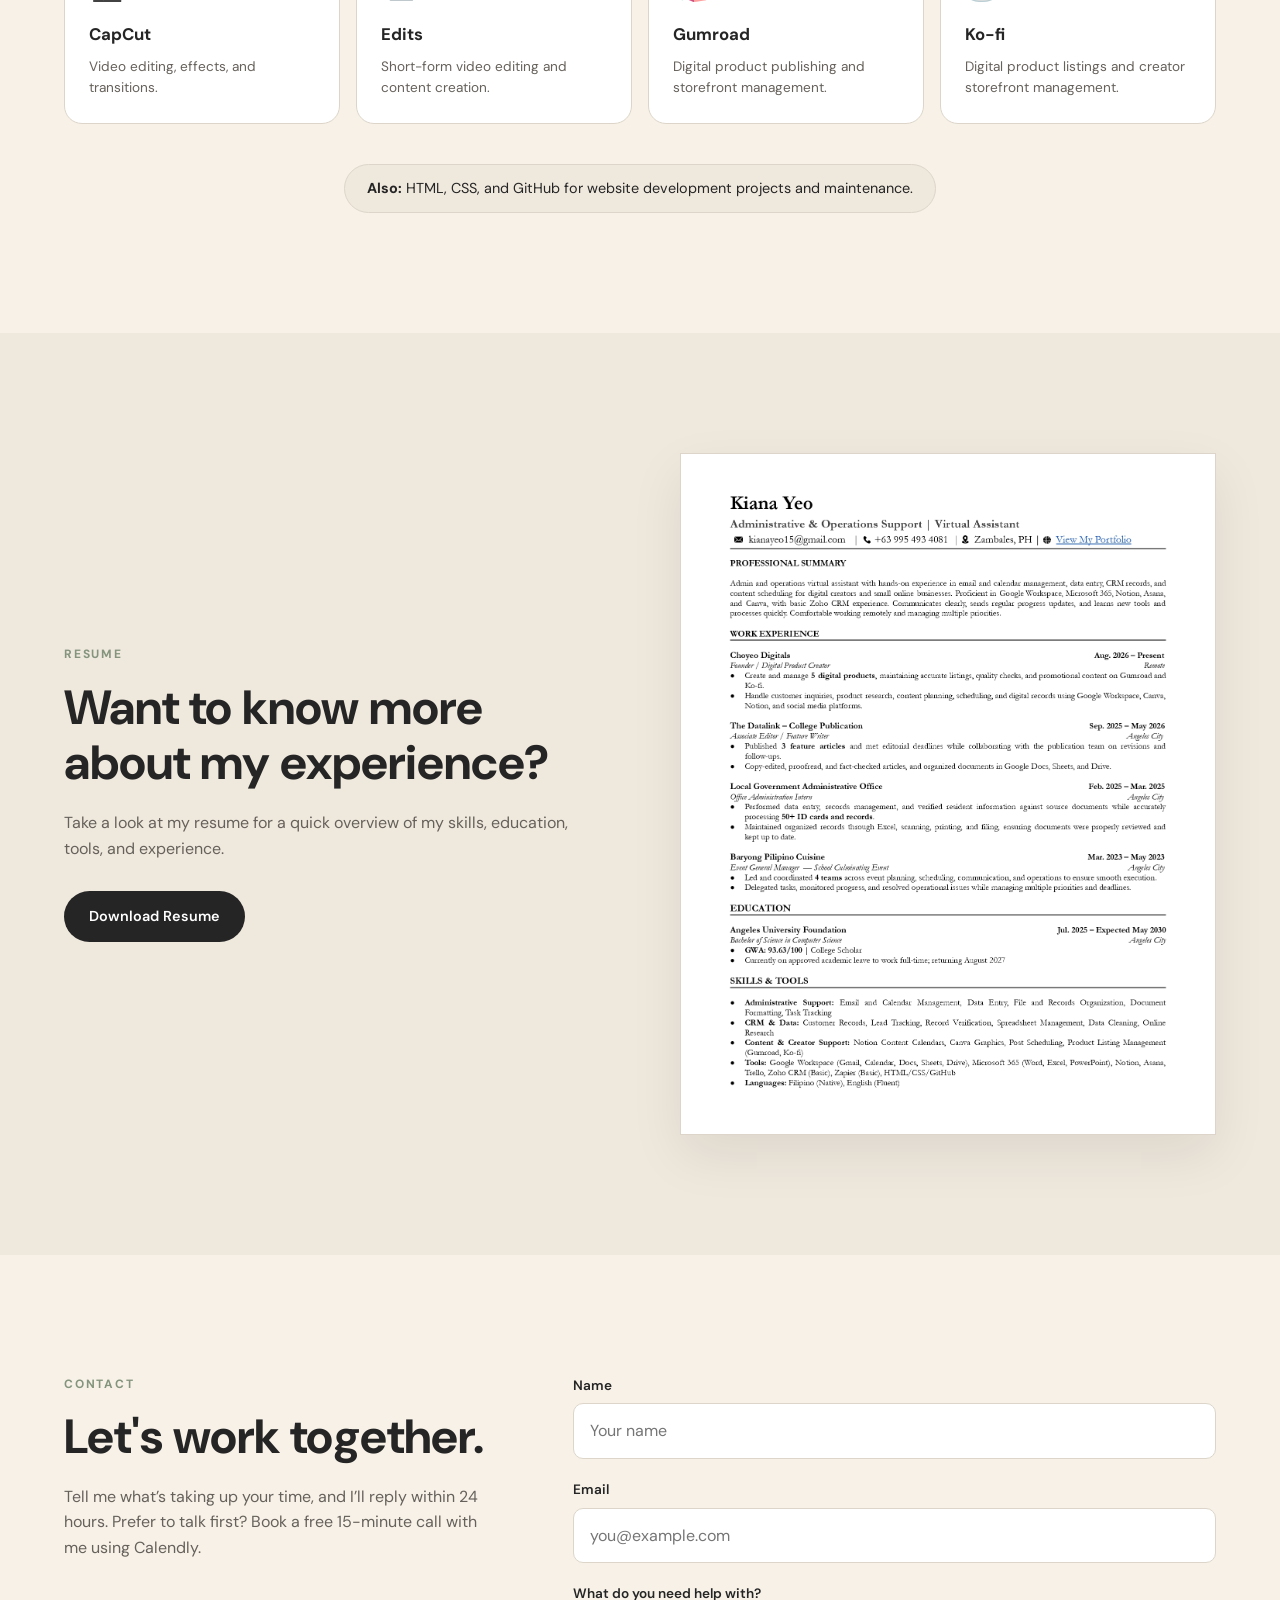
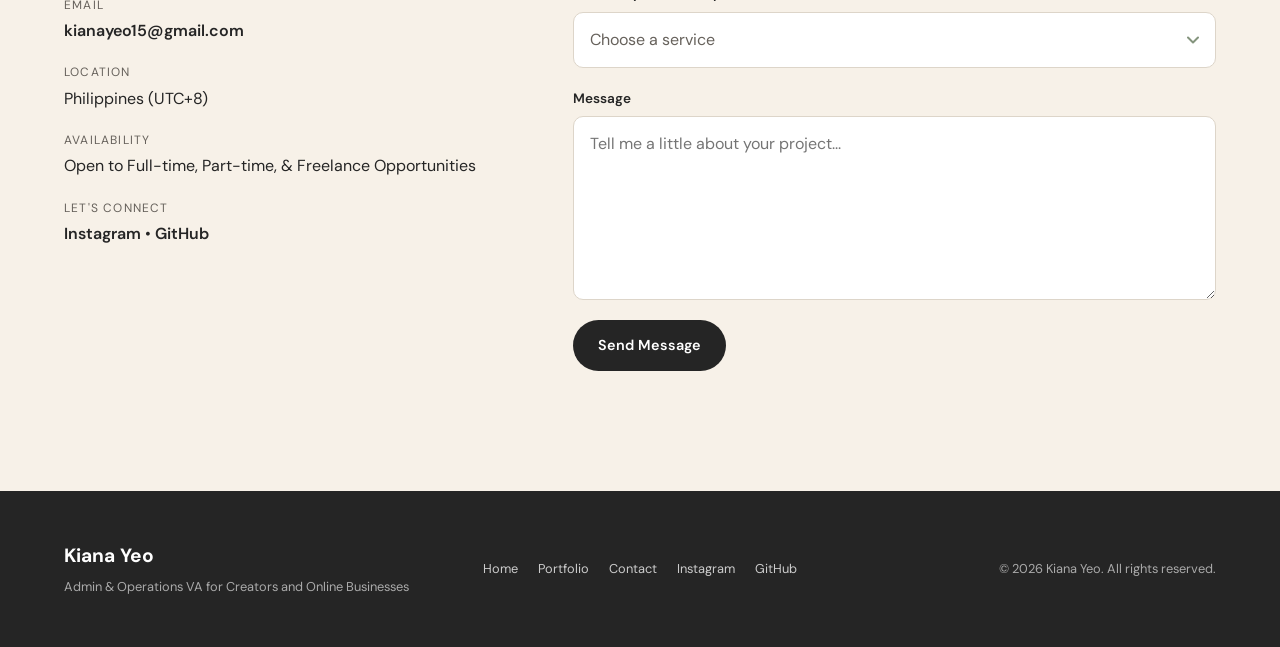
==== commit 16598820: "Change video editing tools icons and descriptions" ====
--- a/index.html
+++ b/index.html
@@ -77,7 +77,7 @@
 
     <main>
 
-    <!-- =====================================================
+        <!-- =====================================================
         HERO / HOME
     ====================================================== -->
 
@@ -698,7 +698,7 @@
                         </div>
 
                         <div class="tool-card">
-                            <div class="tool-icon">📽️</div>
+                            <div class="tool-icon">💻</div>
                             <h3>PowerPoint</h3>
                             <p>
                                 Presentations and visual reports.
@@ -804,21 +804,15 @@
                         </div>
 
                         <div class="tool-card">
-                            <div class="tool-icon">🎞</div>
-                            <h3>Capcut</h3>
-                            <p>
-                                Creating and designing visual
-                                content and graphics.
-                            </p>
+                            <div class="tool-icon">🎬</div>
+                            <h3>CapCut</h3>
+                            <p>Video editing, effects, and transitions.</p>
                         </div>
 
                         <div class="tool-card">
                             <div class="tool-icon">📹</div>
                             <h3>Edits</h3>
-                            <p>
-                                Creating and designing visual
-                                content and graphics.
-                            </p>
+                            <p>Short-form video editing and content creation.</p>
                         </div>
 
                         <div class="tool-card">
@@ -1019,7 +1013,7 @@
                                 </li>
 
                                 <li role="option" aria-selected="false">
-                                    Website development or maintenance 
+                                    Website development or maintenance
                                 </li>
 
                                 <li role="option" aria-selected="false">
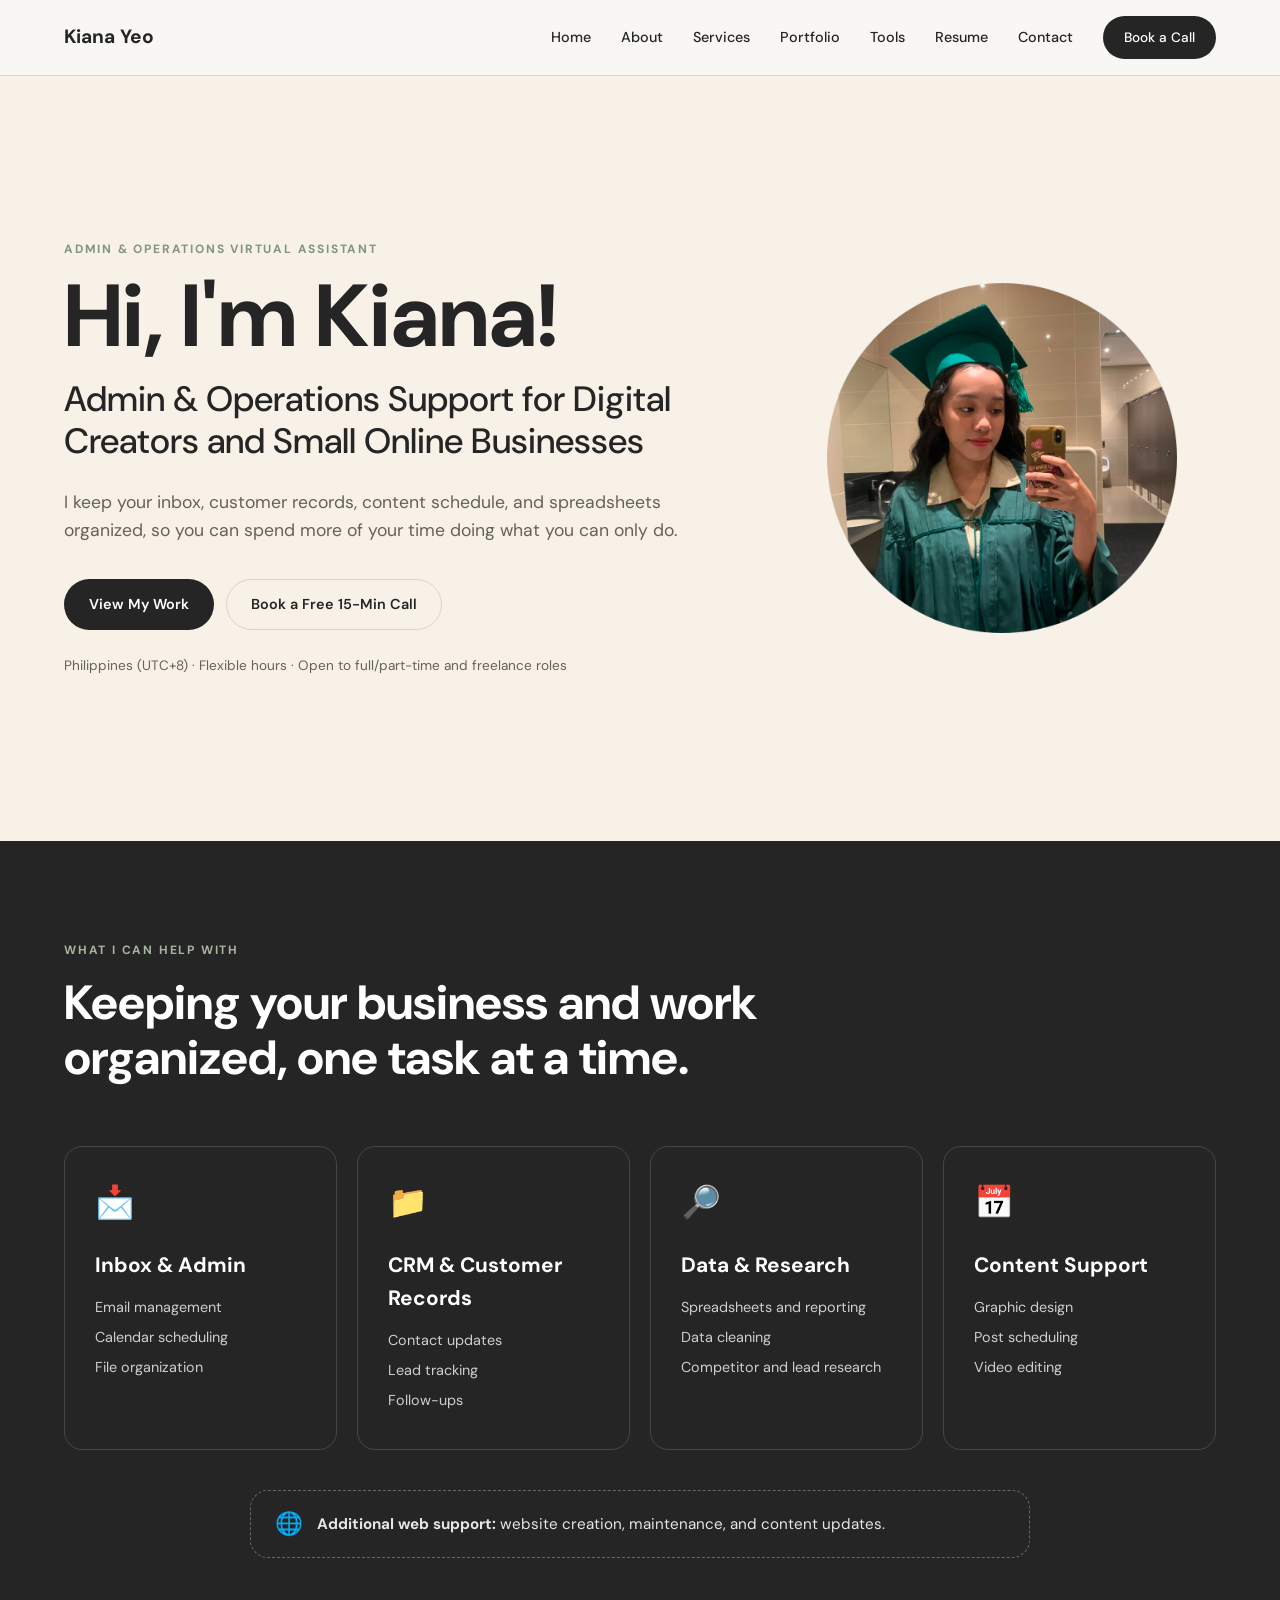
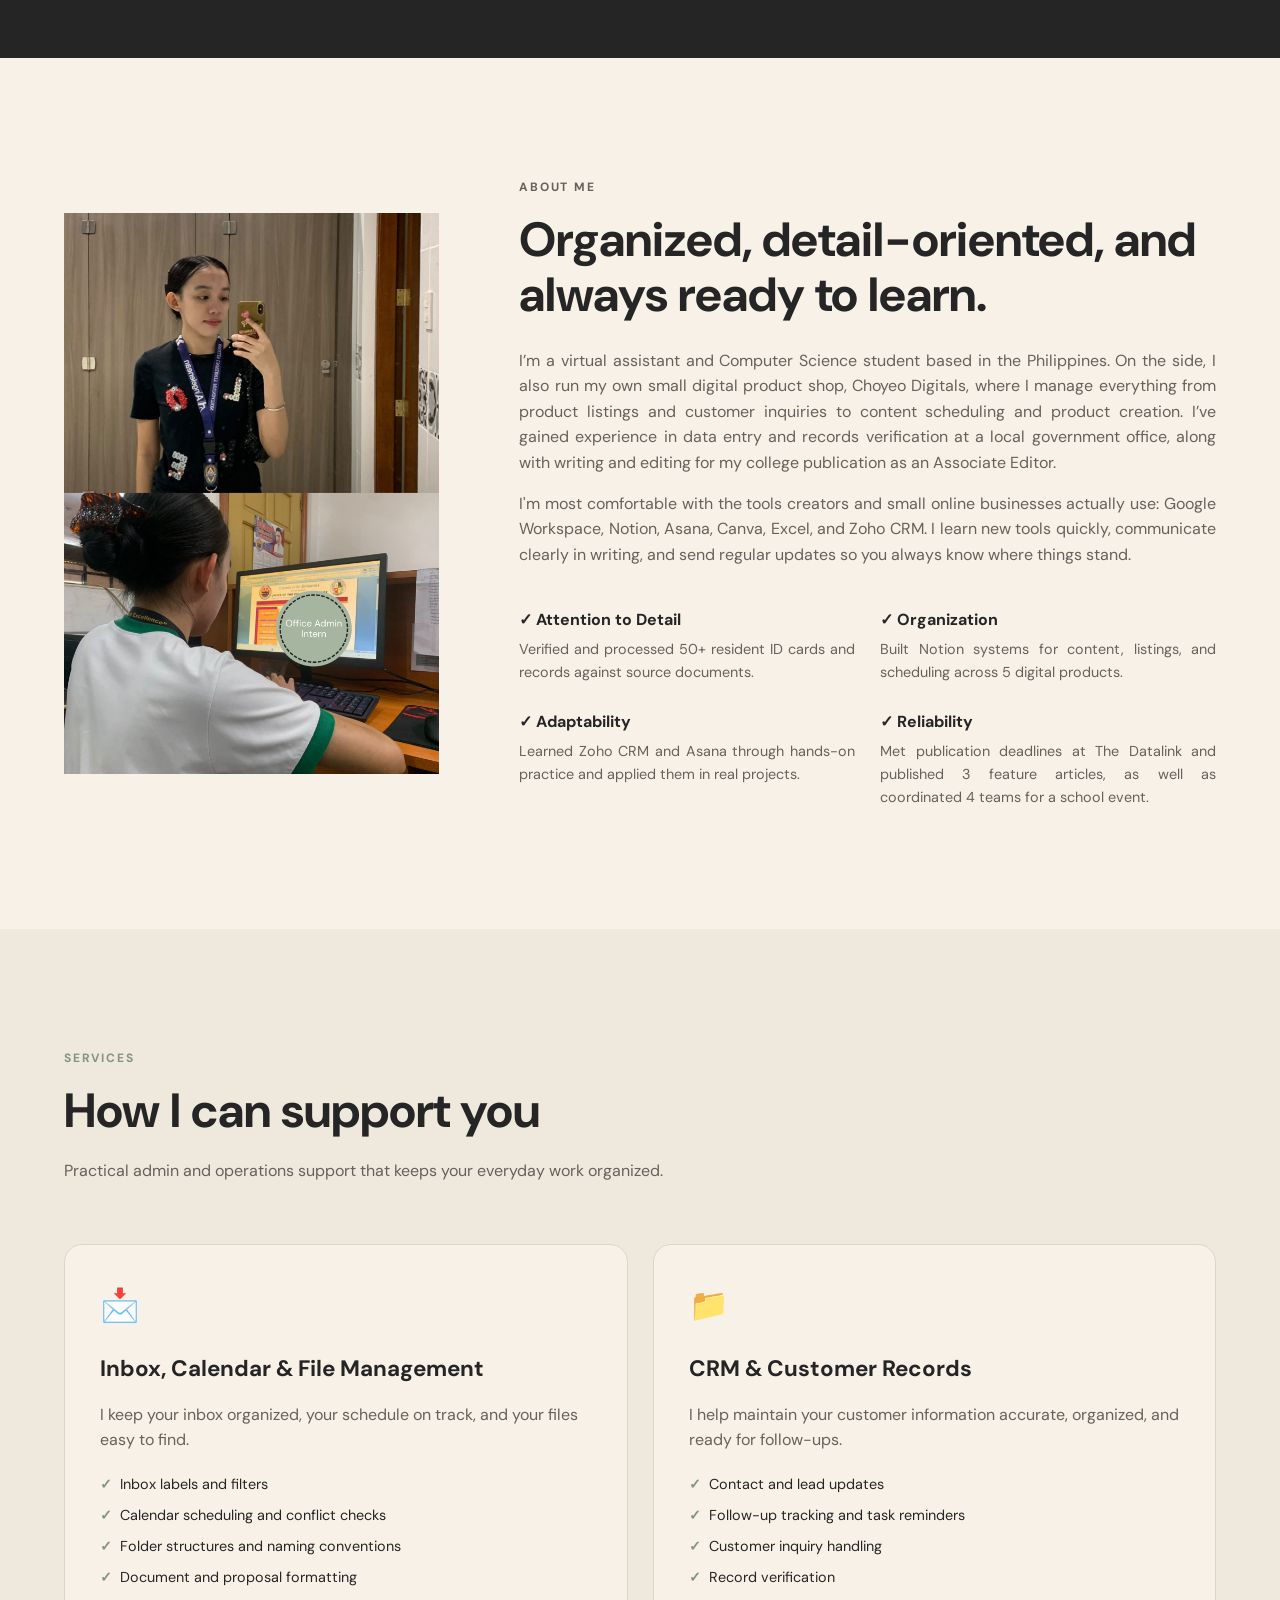
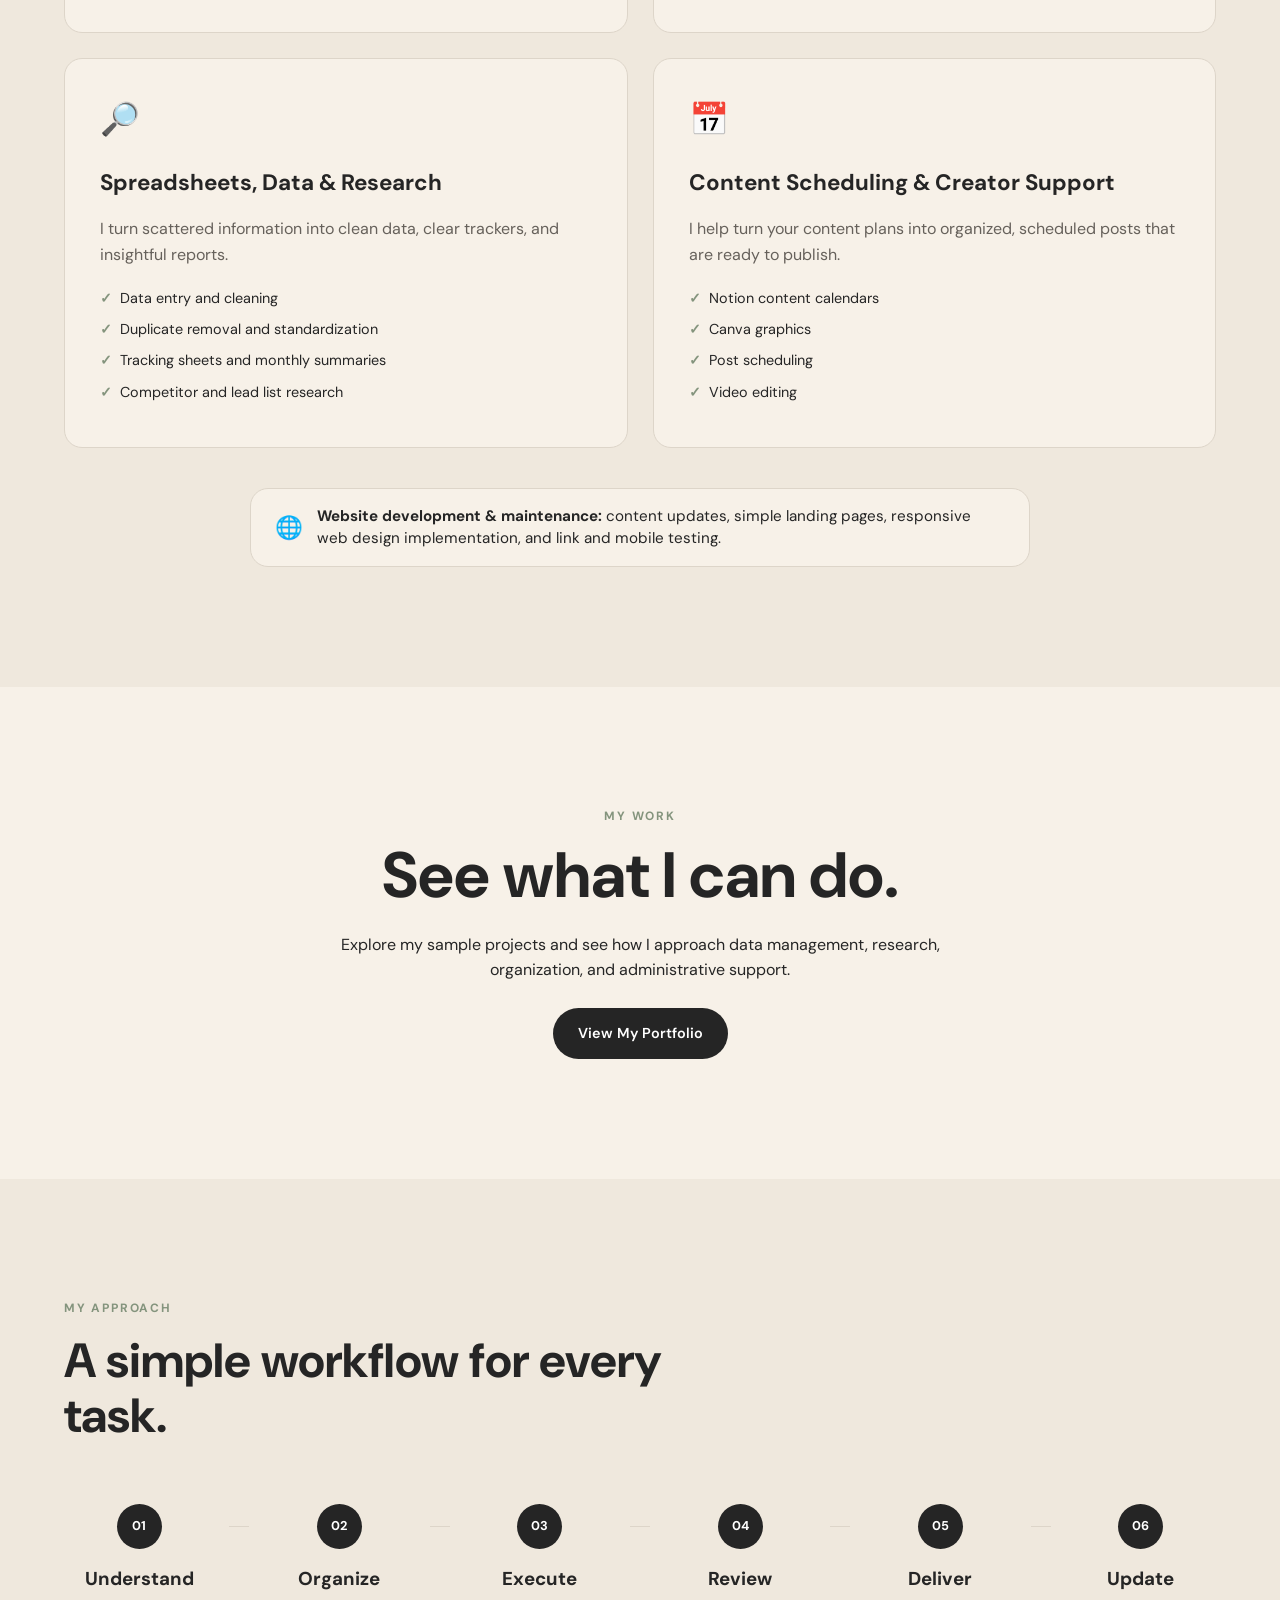
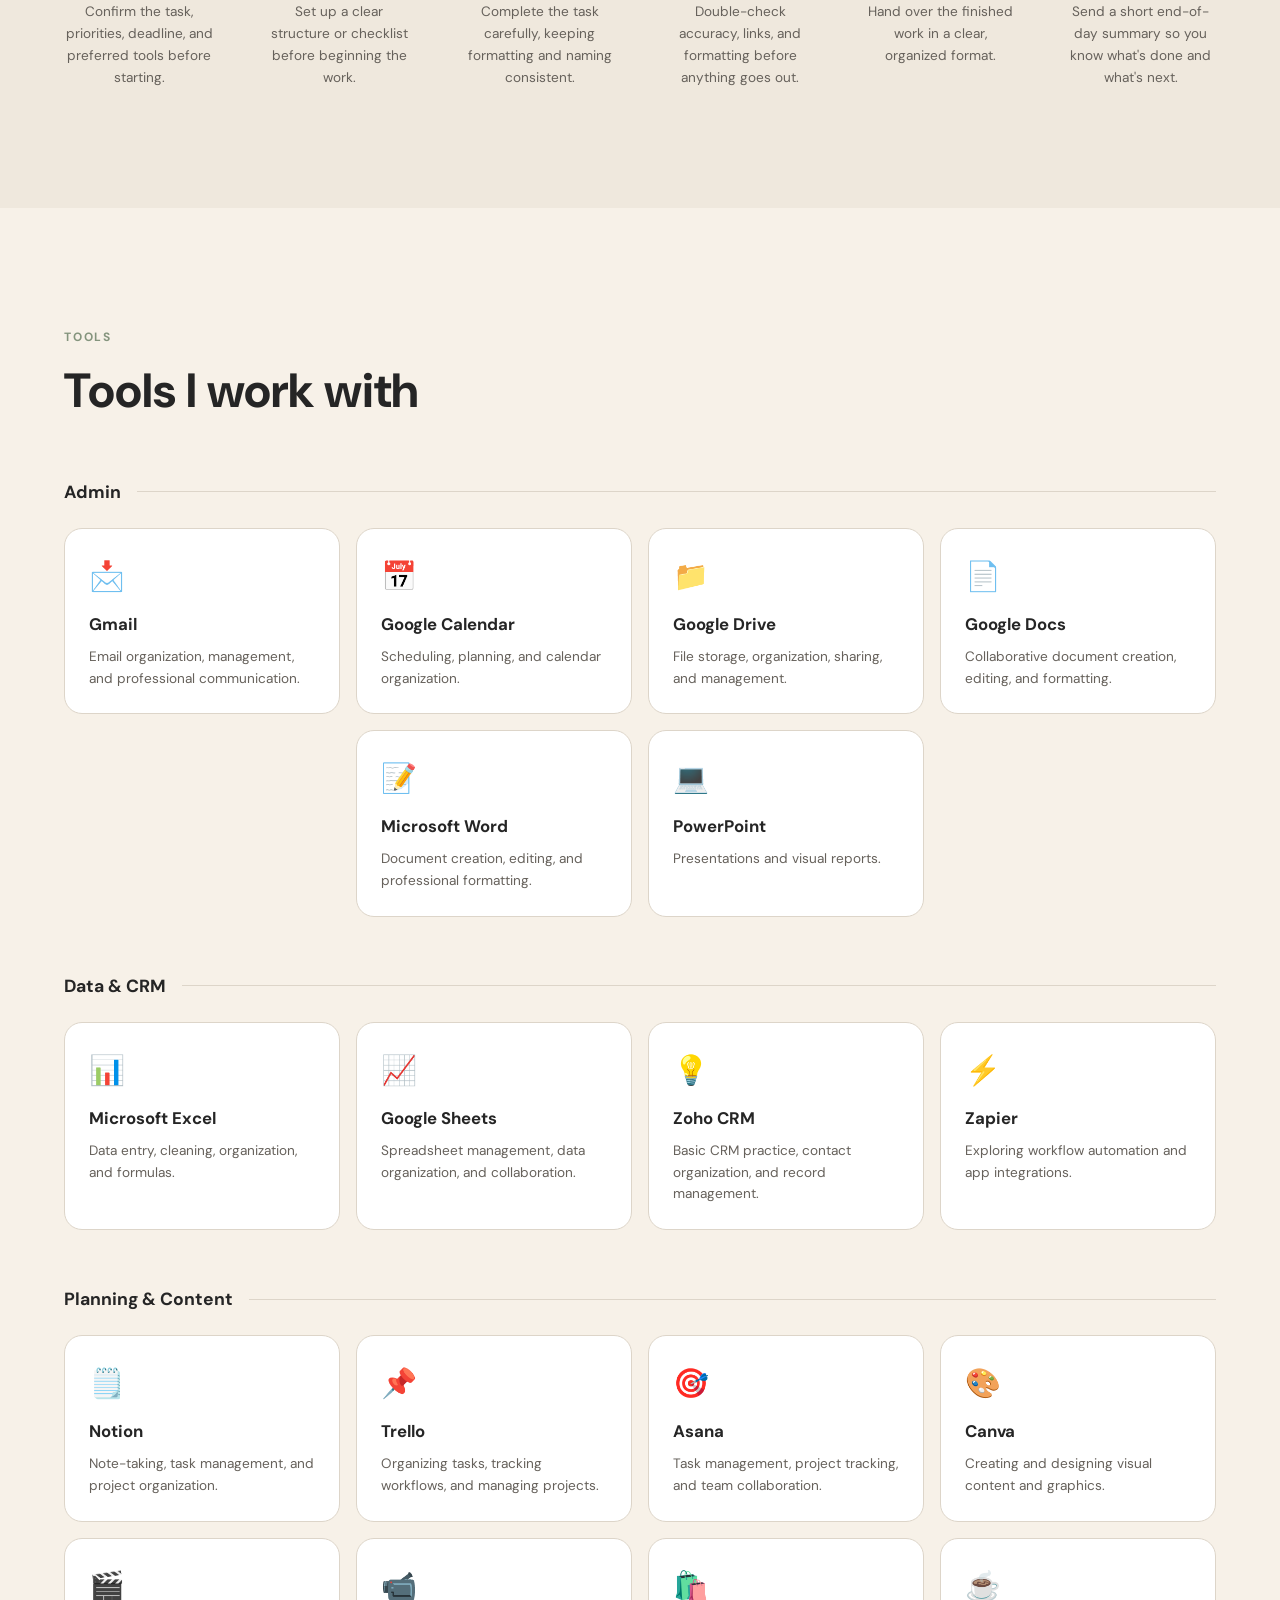
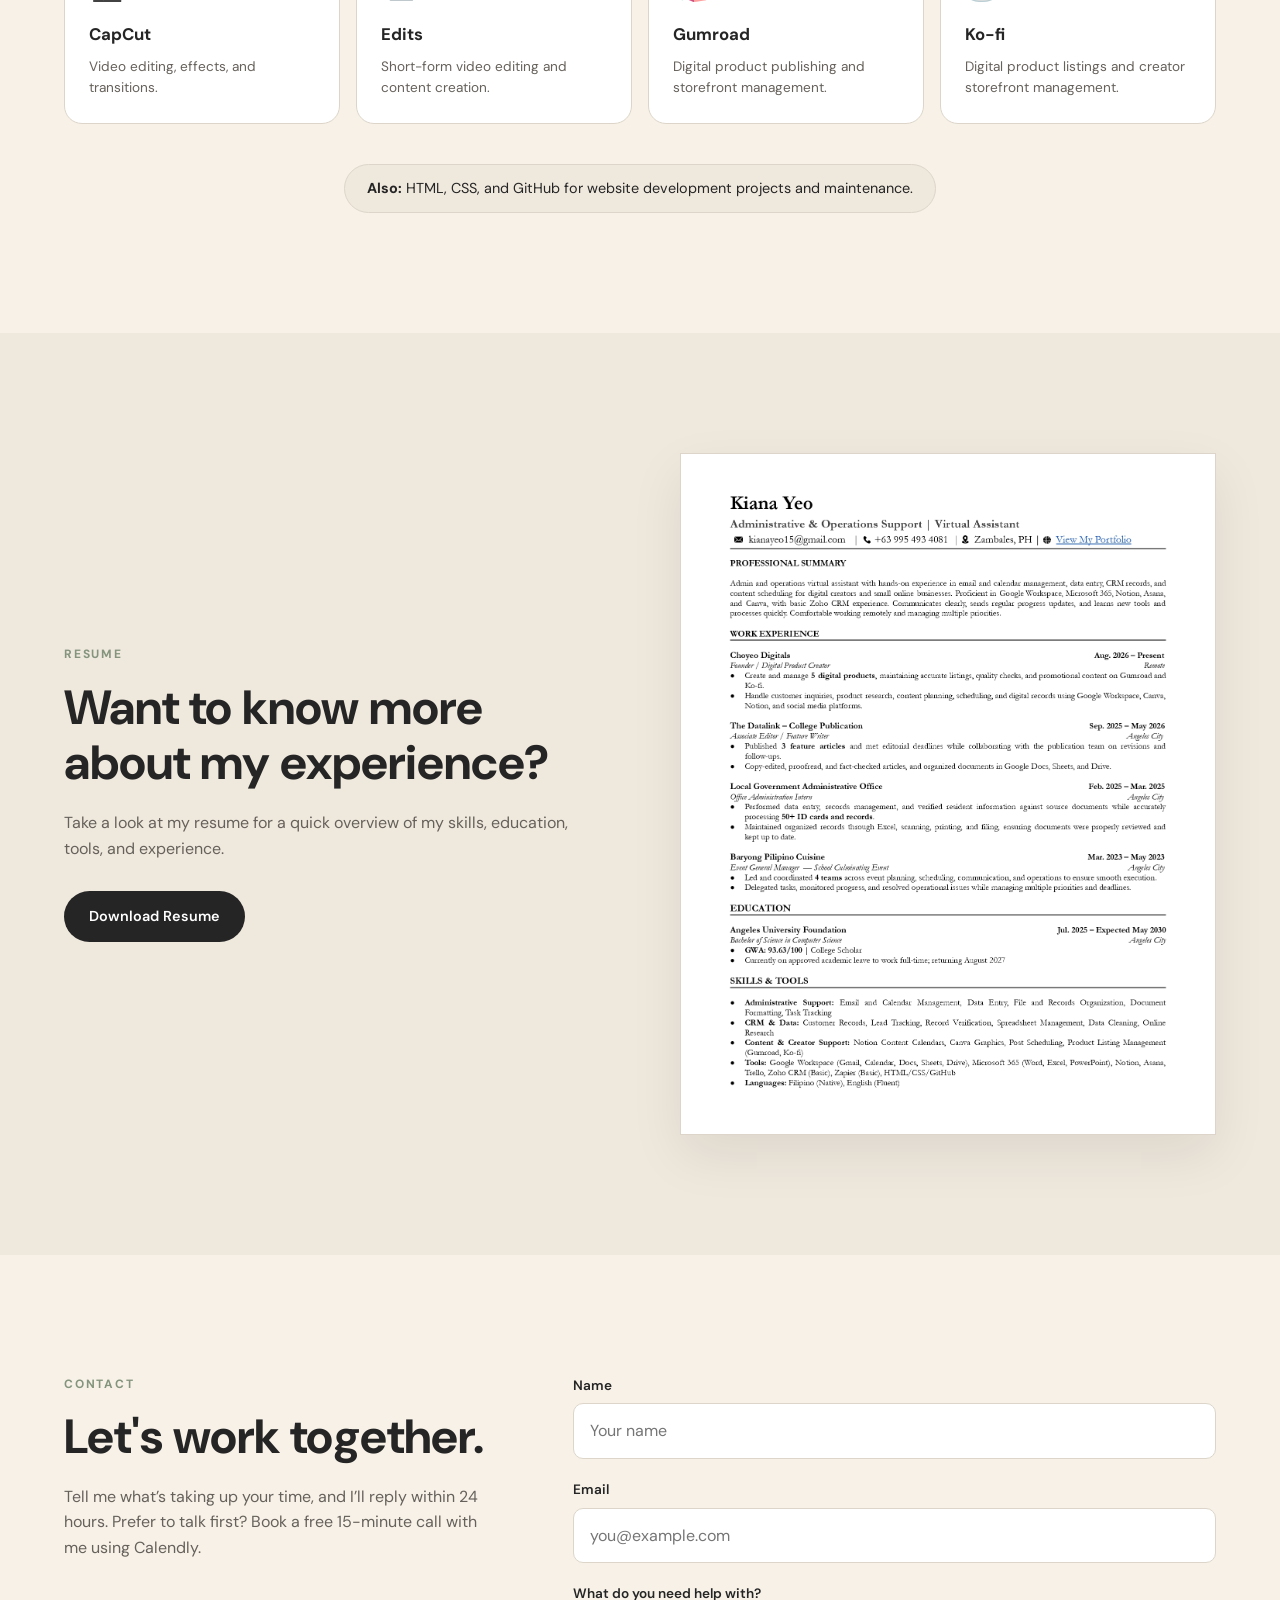
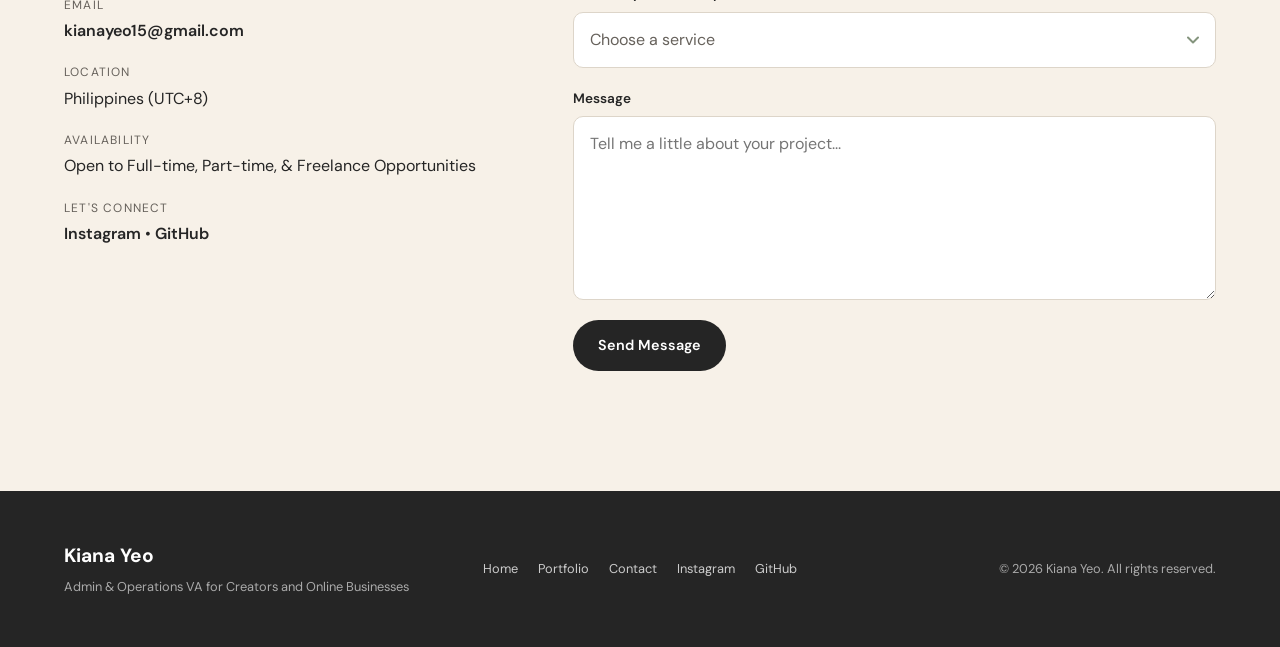
==== commit df74bfad: "Change hero picture" ====
--- a/index.html
+++ b/index.html
@@ -126,7 +126,7 @@
 
                 <div class="hero-avatar">
 
-                    <img src="images/profile-picture.png" alt="Kiana's profile picture">
+                    <img src="images/profile-picture-1.png" alt="Kiana's profile picture">
 
                 </div>
 
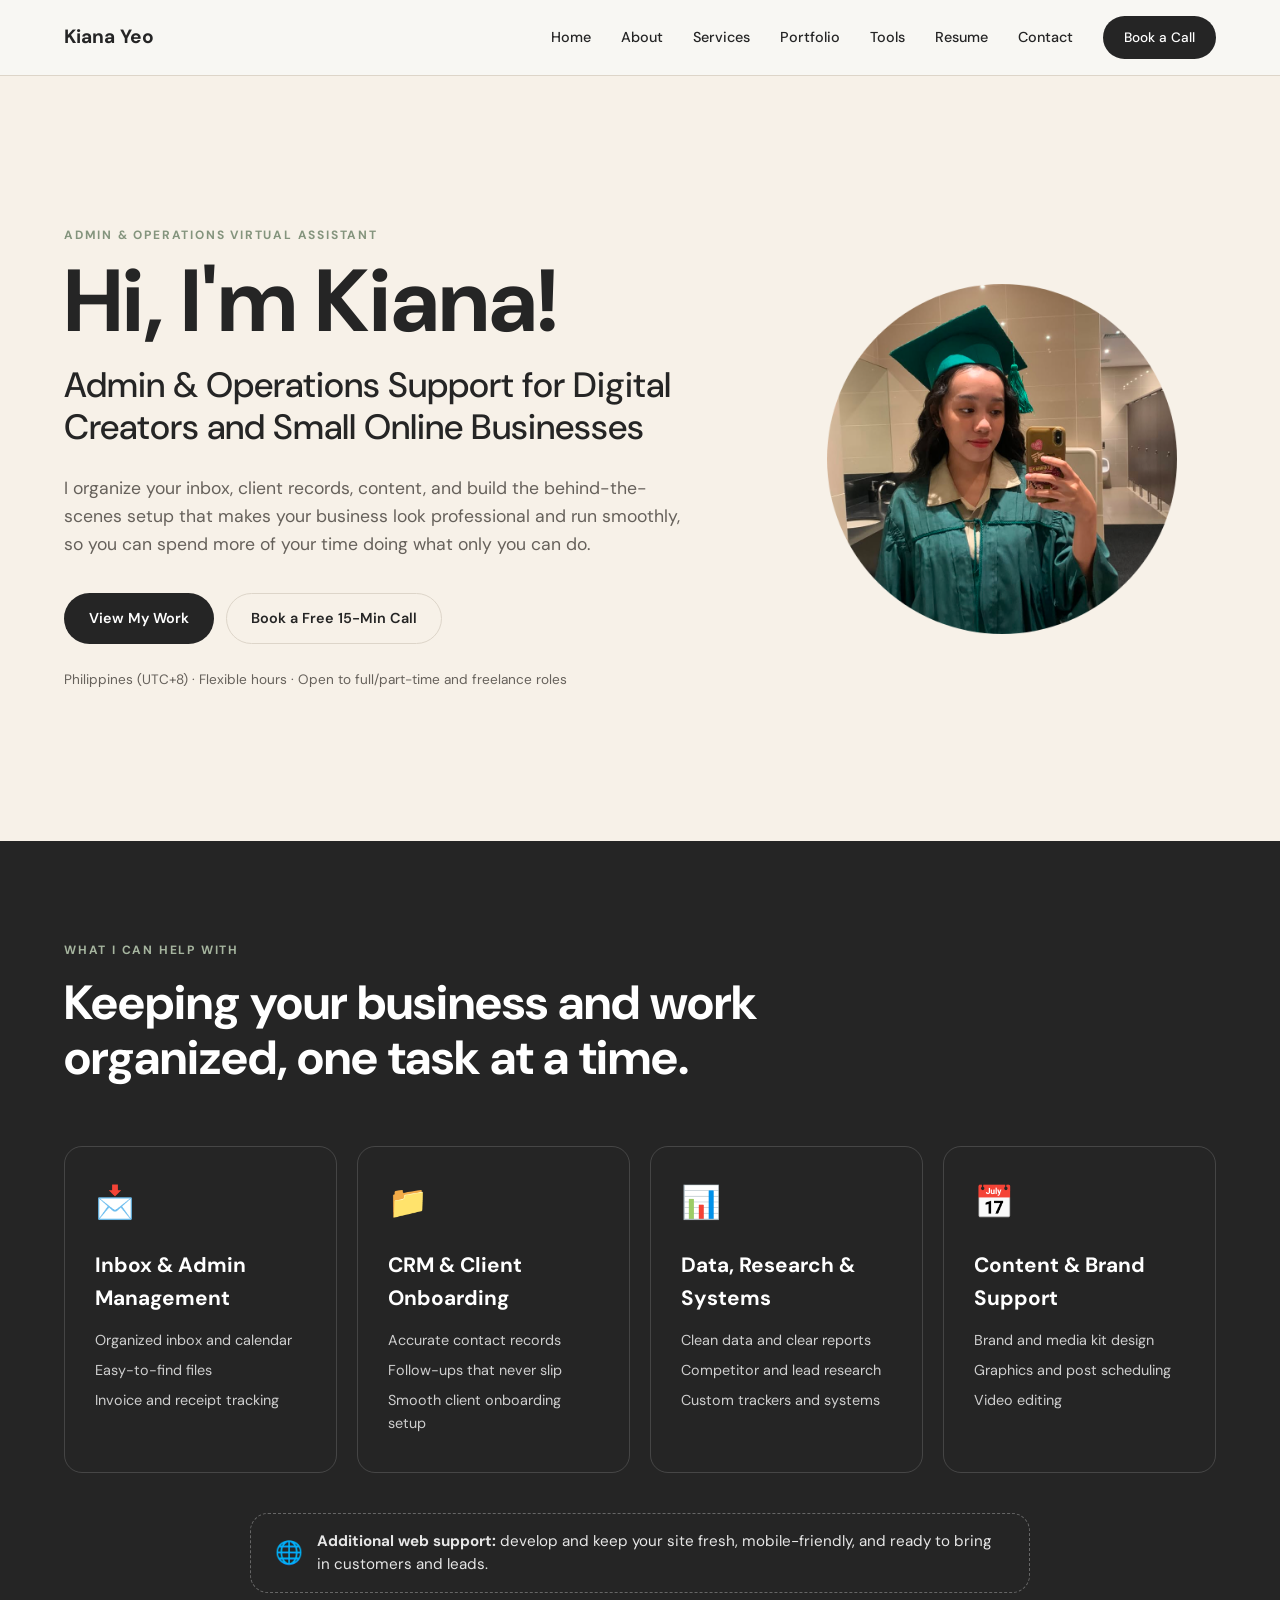
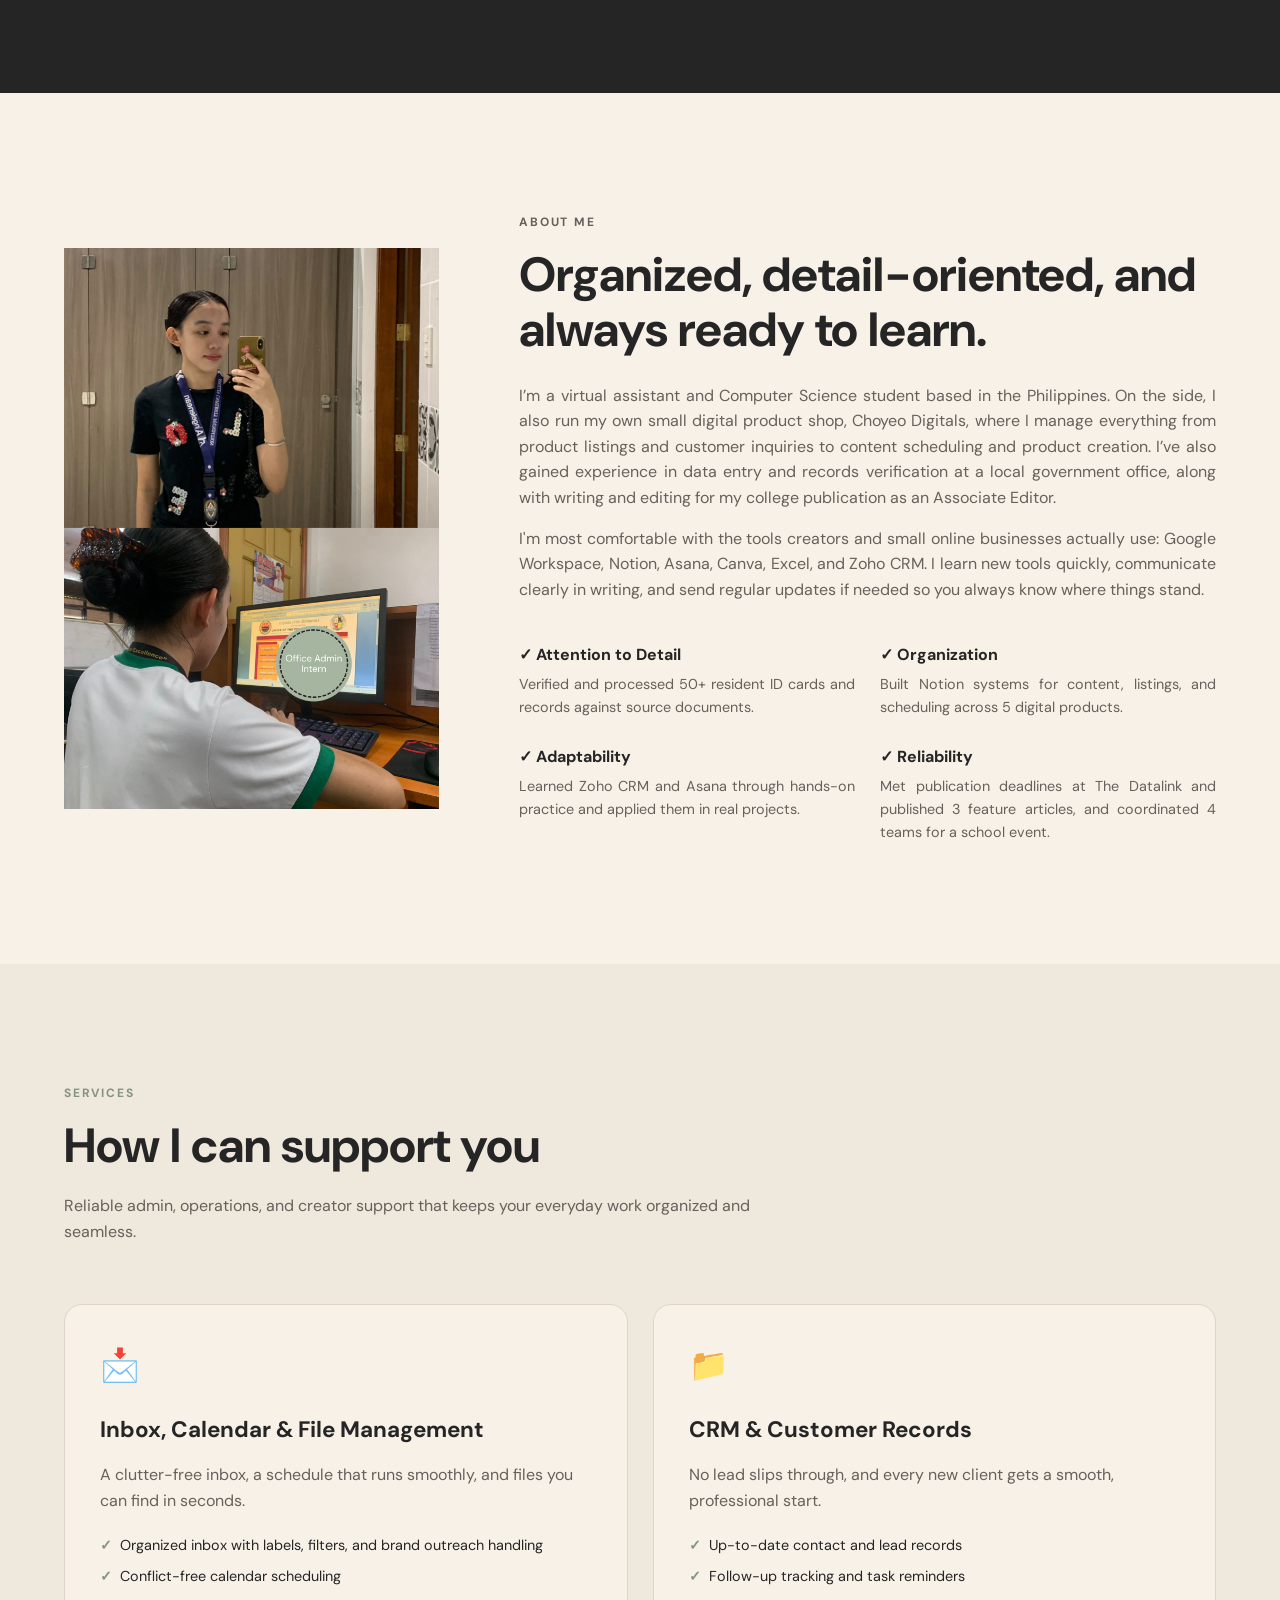
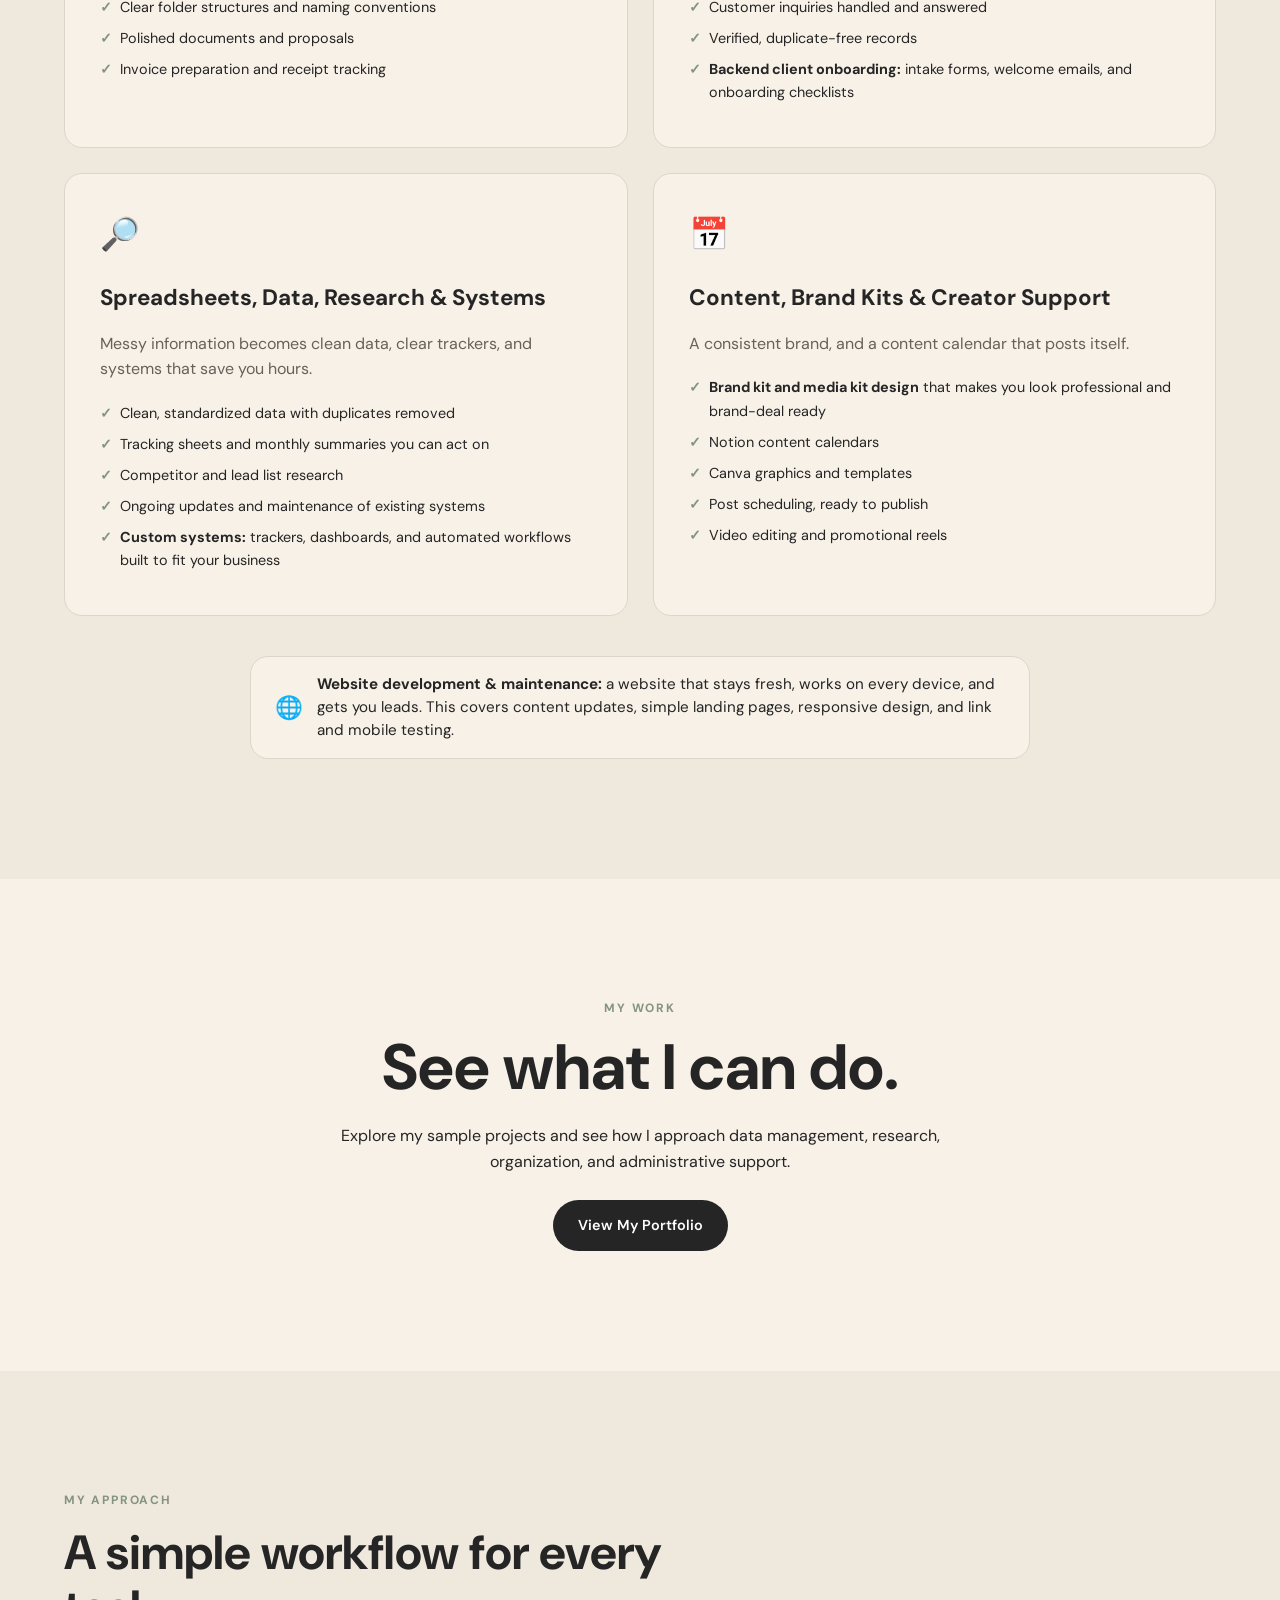
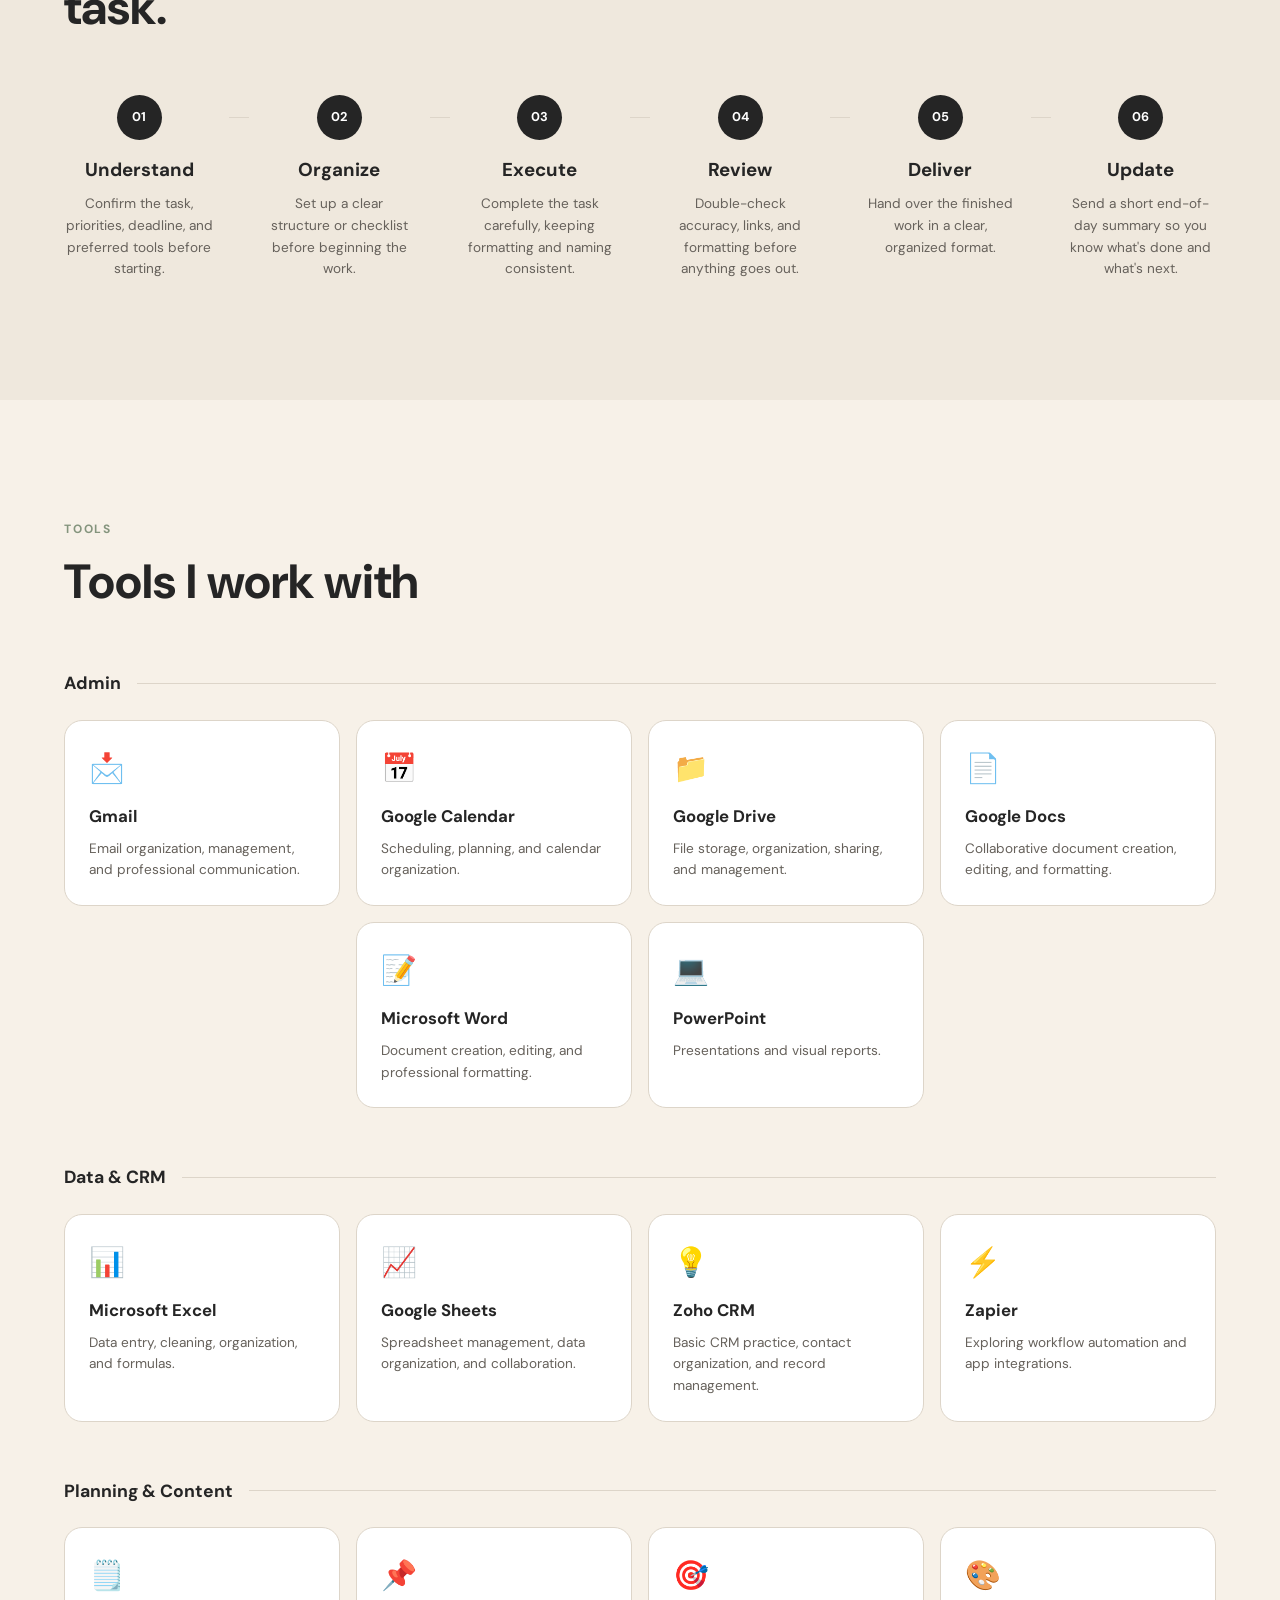
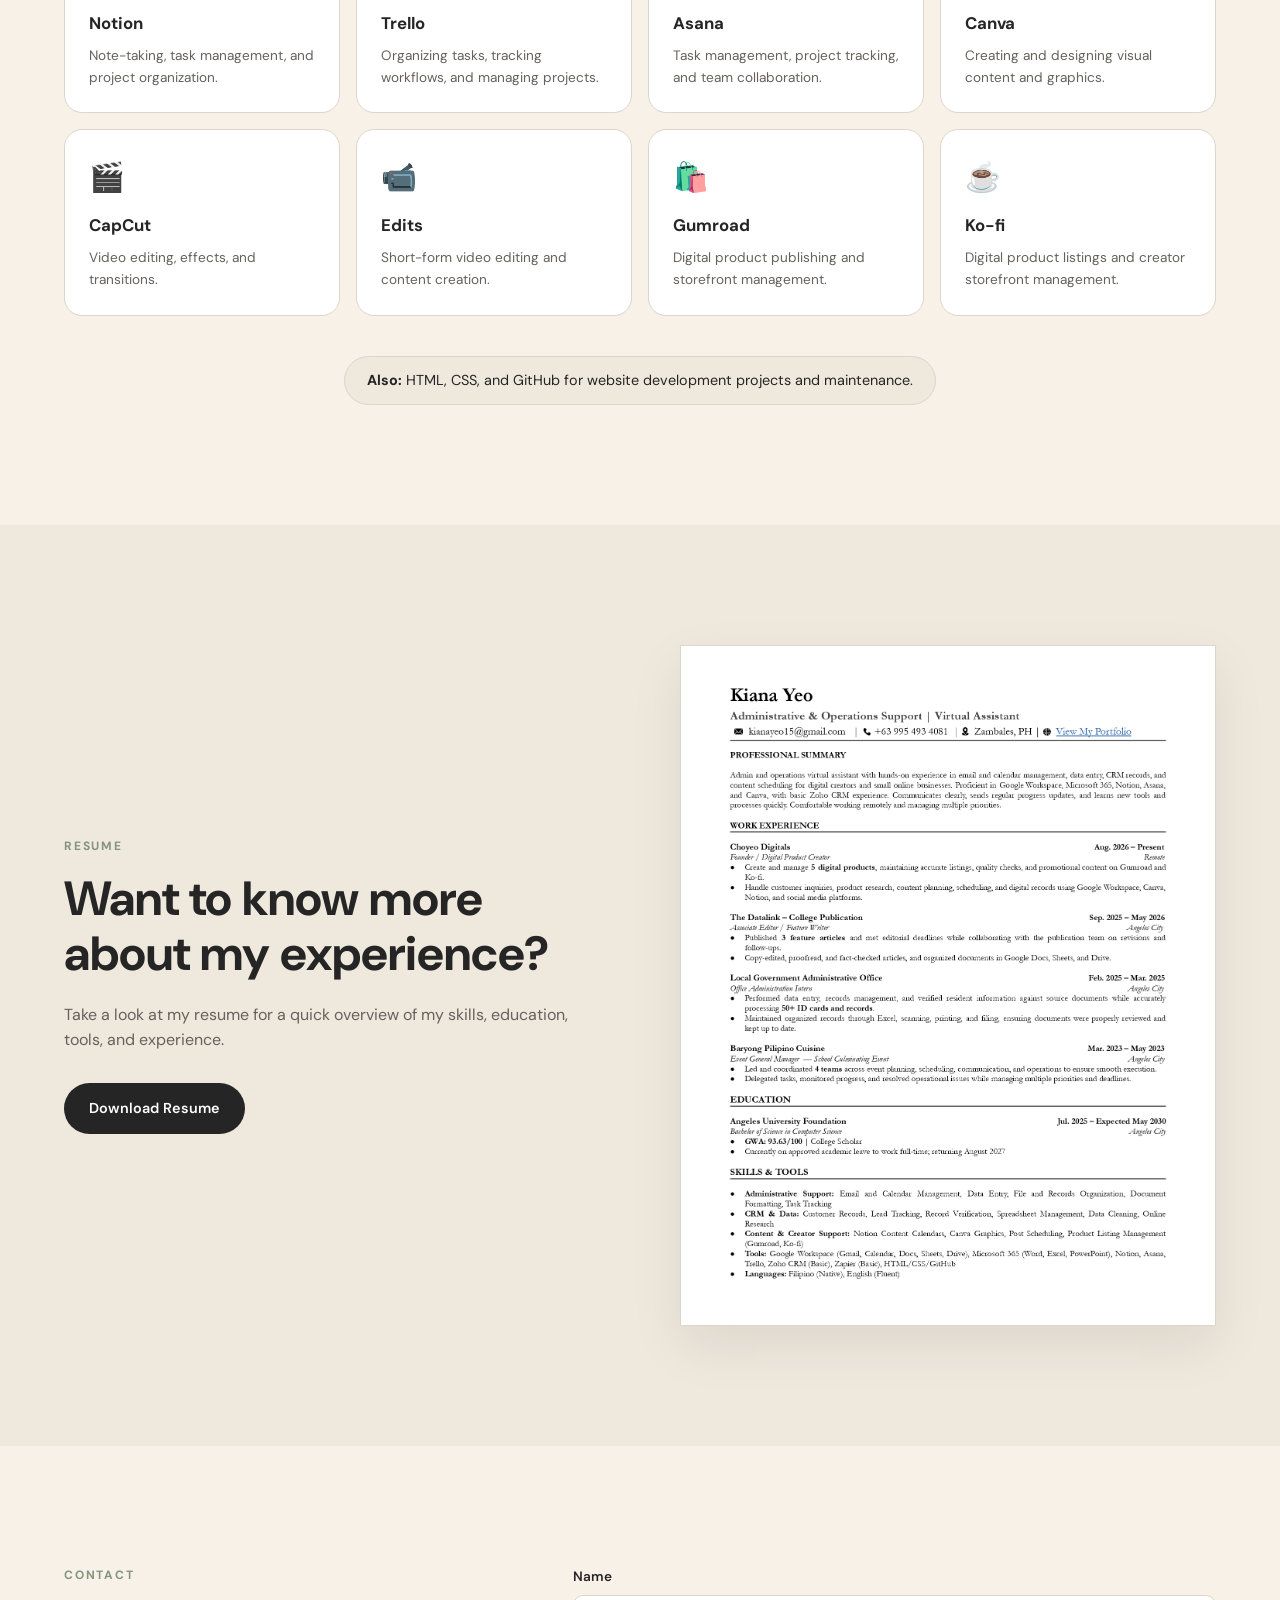
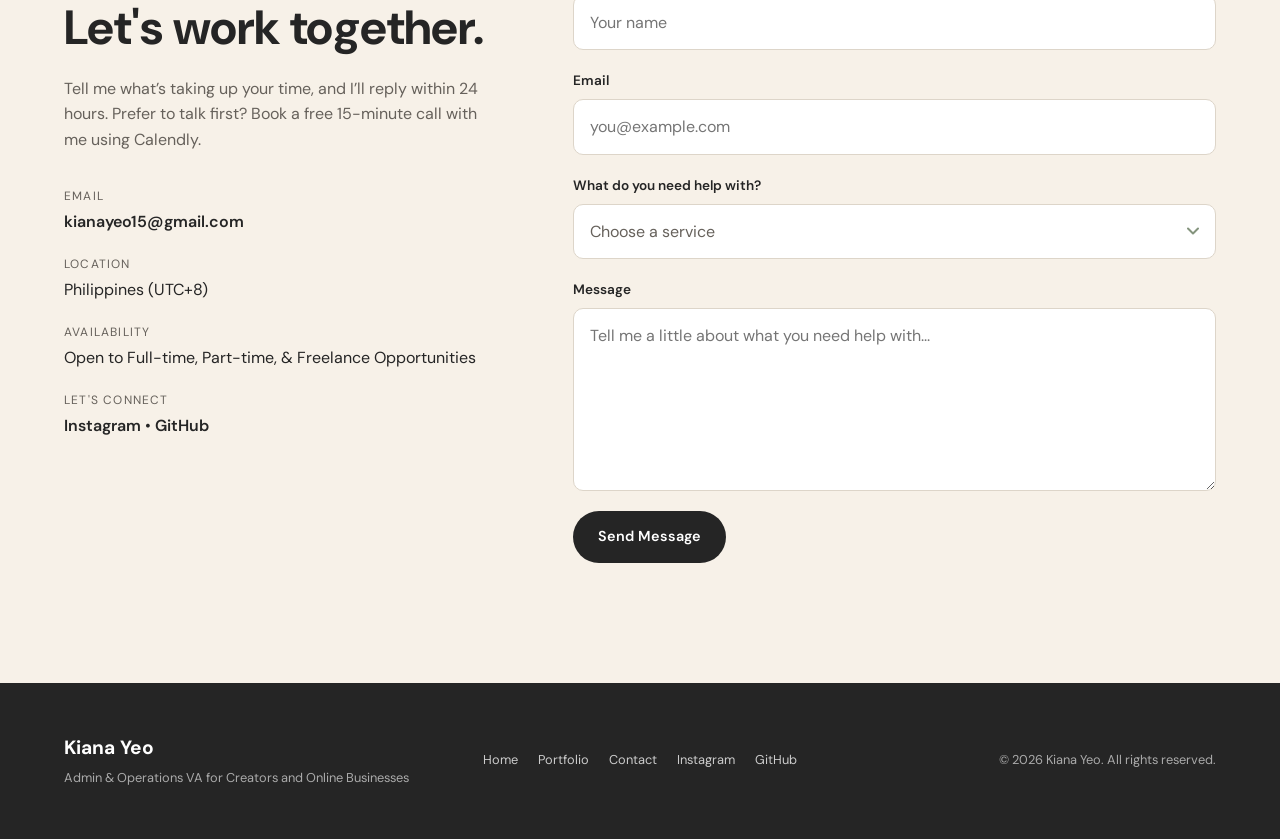
==== commit caa2a2b0: "Revise services and hero section for clarity" ====
--- a/index.html
+++ b/index.html
@@ -77,7 +77,7 @@
 
     <main>
 
-        <!-- =====================================================
+    <!-- =====================================================
         HERO / HOME
     ====================================================== -->
 
@@ -100,8 +100,8 @@
                     </h2>
 
                     <p class="hero-description">
-                        I keep your inbox, customer records, content schedule, and spreadsheets organized, so you can
-                        spend more of your time doing what you can only do.
+                        I organize your inbox, client records, content, and build the behind-the-scenes setup that
+                        makes your business look professional and run smoothly, so you can spend more of your time doing what only you can do.
                     </p>
 
                     <div class="hero-buttons">
@@ -166,12 +166,12 @@
                             📩
                         </div>
 
-                        <h3>Inbox & Admin</h3>
+                        <h3>Inbox &amp; Admin Management</h3>
 
                         <ul>
-                            <li>Email management</li>
-                            <li>Calendar scheduling</li>
-                            <li>File organization</li>
+                            <li>Organized inbox and calendar</li>
+                            <li>Easy-to-find files</li>
+                            <li>Invoice and receipt tracking</li>
                         </ul>
 
                     </article>
@@ -184,12 +184,12 @@
                             📁
                         </div>
 
-                        <h3>CRM & Customer Records</h3>
+                        <h3>CRM &amp; Client Onboarding</h3>
 
                         <ul>
-                            <li>Contact updates</li>
-                            <li>Lead tracking</li>
-                            <li>Follow-ups</li>
+                            <li>Accurate contact records</li>
+                            <li>Follow-ups that never slip</li>
+                            <li>Smooth client onboarding setup</li>
                         </ul>
 
                     </article>
@@ -199,15 +199,15 @@
                     <article class="capability-card">
 
                         <div class="card-icon">
-                            🔎
-                        </div>
-
-                        <h3>Data & Research</h3>
+                            📊
+                        </div>
+
+                        <h3>Data, Research &amp; Systems</h3>
 
                         <ul>
-                            <li>Spreadsheets and reporting</li>
-                            <li>Data cleaning</li>
+                            <li>Clean data and clear reports</li>
                             <li>Competitor and lead research</li>
+                            <li>Custom trackers and systems</li>
                         </ul>
 
                     </article>
@@ -220,11 +220,11 @@
                             📅
                         </div>
 
-                        <h3>Content Support</h3>
+                        <h3>Content &amp; Brand Support</h3>
 
                         <ul>
-                            <li>Graphic design</li>
-                            <li>Post scheduling</li>
+                            <li>Brand and media kit design</li>
+                            <li>Graphics and post scheduling</li>
                             <li>Video editing</li>
                         </ul>
                     </article>
@@ -233,8 +233,7 @@
 
                 <p class="addon-note">
                     <span class="addon-note-icon">🌐</span>
-                    <span><strong>Additional web support:</strong> website creation, maintenance, and content
-                        updates.</span>
+                    <span><strong>Additional web support:</strong> develop and keep your site fresh, mobile-friendly, and ready to bring in customers and leads.</span>
                 </p>
 
             </div>
@@ -274,14 +273,14 @@
                         On the side, I also run my own small digital product shop, Choyeo Digitals, where I manage
                         everything
                         from product listings and customer inquiries to content scheduling and product creation.
-                        I’ve gained experience in data entry and records verification at a local government
+                        I’ve also gained experience in data entry and records verification at a local government
                         office, along with writing and editing for my college publication as an Associate Editor.
                     </p>
 
                     <p>
                         I'm most comfortable with the tools creators and small online businesses actually use: Google
                         Workspace, Notion, Asana, Canva, Excel, and Zoho CRM. I learn new tools quickly,
-                        communicate clearly in writing, and send regular updates so you always know where
+                        communicate clearly in writing, and send regular updates if needed so you always know where
                         things stand.
                     </p>
 
@@ -313,7 +312,7 @@
                         <div class="strength">
                             <strong>✓ Reliability</strong>
                             <p>
-                                Met publication deadlines at The Datalink and published 3 feature articles, as well as
+                                Met publication deadlines at The Datalink and published 3 feature articles, and
                                 coordinated 4 teams for a school event.
                             </p>
                         </div>
@@ -346,7 +345,7 @@
                     </h2>
 
                     <p>
-                        Practical admin and operations support that keeps your everyday work organized.
+                        Reliable admin, operations, and creator support that keeps your everyday work organized and seamless.
                     </p>
 
                 </div>
@@ -366,14 +365,15 @@
                         </h3>
 
                         <p>
-                            I keep your inbox organized, your schedule on track, and your files easy to find.
+                            A clutter-free inbox, a schedule that runs smoothly, and files you can find in seconds.
                         </p>
 
                         <ul>
-                            <li>Inbox labels and filters</li>
-                            <li>Calendar scheduling and conflict checks</li>
-                            <li>Folder structures and naming conventions</li>
-                            <li>Document and proposal formatting</li>
+                            <li>Organized inbox with labels, filters, and brand outreach handling</li>
+                            <li>Conflict-free calendar scheduling</li>
+                            <li>Clear folder structures and naming conventions</li>
+                            <li>Polished documents and proposals</li>
+                            <li>Invoice preparation and receipt tracking</li>
                         </ul>
 
                     </article>
@@ -391,14 +391,15 @@
                         </h3>
 
                         <p>
-                            I help maintain your customer information accurate, organized, and ready for follow-ups.
+                            No lead slips through, and every new client gets a smooth, professional start.
                         </p>
 
                         <ul>
-                            <li>Contact and lead updates</li>
+                            <li>Up-to-date contact and lead records</li>
                             <li>Follow-up tracking and task reminders</li>
-                            <li>Customer inquiry handling</li>
-                            <li>Record verification</li>
+                            <li>Customer inquiries handled and answered</li>
+                            <li>Verified, duplicate-free records</li>
+                            <li><b>Backend client onboarding:</b> intake forms, welcome emails, and onboarding checklists</li>
                         </ul>
 
                     </article>
@@ -412,18 +413,19 @@
                         </div>
 
                         <h3>
-                            Spreadsheets, Data & Research
+                            Spreadsheets, Data, Research & Systems
                         </h3>
 
                         <p>
-                            I turn scattered information into clean data, clear trackers, and insightful reports.
+                            Messy information becomes clean data, clear trackers, and systems that save you hours.
                         </p>
 
                         <ul>
-                            <li>Data entry and cleaning</li>
-                            <li>Duplicate removal and standardization</li>
-                            <li>Tracking sheets and monthly summaries</li>
+                            <li>Clean, standardized data with duplicates removed</li>
+                            <li>Tracking sheets and monthly summaries you can act on</li>
                             <li>Competitor and lead list research</li>
+                            <li>Ongoing updates and maintenance of existing systems</li>
+                            <li><b>Custom systems:</b> trackers, dashboards, and automated workflows built to fit your business</li>
                         </ul>
 
                     </article>
@@ -437,18 +439,19 @@
                         </div>
 
                         <h3>
-                            Content Scheduling & Creator Support
+                            Content, Brand Kits & Creator Support
                         </h3>
 
                         <p>
-                            I help turn your content plans into organized, scheduled posts that are ready to publish.
+                            A consistent brand, and a content calendar that posts itself.
                         </p>
 
                         <ul>
+                            <li><b>Brand kit and media kit design</b> that makes you look professional and brand-deal ready</li>
                             <li>Notion content calendars</li>
-                            <li>Canva graphics</li>
-                            <li>Post scheduling</li>
-                            <li>Video editing</li>
+                            <li>Canva graphics and templates</li>
+                            <li>Post scheduling, ready to publish</li>
+                            <li>Video editing and promotional reels</li>
                         </ul>
                     </article>
 
@@ -456,8 +459,8 @@
 
                 <p class="addon-note">
                     <span class="addon-note-icon">🌐</span>
-                    <span><strong>Website development &amp; maintenance:</strong> content updates, simple landing pages,
-                        responsive web design implementation, and link and mobile testing.</span>
+                    <span><strong>Website development &amp; maintenance:</strong> a website that stays fresh, works on every 
+                        device, and gets you leads. This covers content updates, simple landing pages, responsive design, and link and mobile testing.</span>
                 </p>
 
             </div>
@@ -1005,15 +1008,15 @@
                                 </li>
 
                                 <li role="option" aria-selected="false">
-                                    Spreadsheets, data entry &amp; research
+                                    Spreadsheets, data, research &amp; systems
                                 </li>
 
                                 <li role="option" aria-selected="false">
-                                    Content scheduling &amp; creator support
+                                    Content, brand kits &amp; creator support
                                 </li>
 
                                 <li role="option" aria-selected="false">
-                                    Website development or maintenance
+                                    Website development &amp; maintenance
                                 </li>
 
                                 <li role="option" aria-selected="false">
@@ -1032,7 +1035,7 @@
                         <label for="message">Message</label>
 
                         <textarea id="message" name="message" rows="6"
-                            placeholder="Tell me a little about your project..." required></textarea>
+                            placeholder="Tell me a little about what you need help with..." required></textarea>
                     </div>
 
                     <!-- Submit -->
